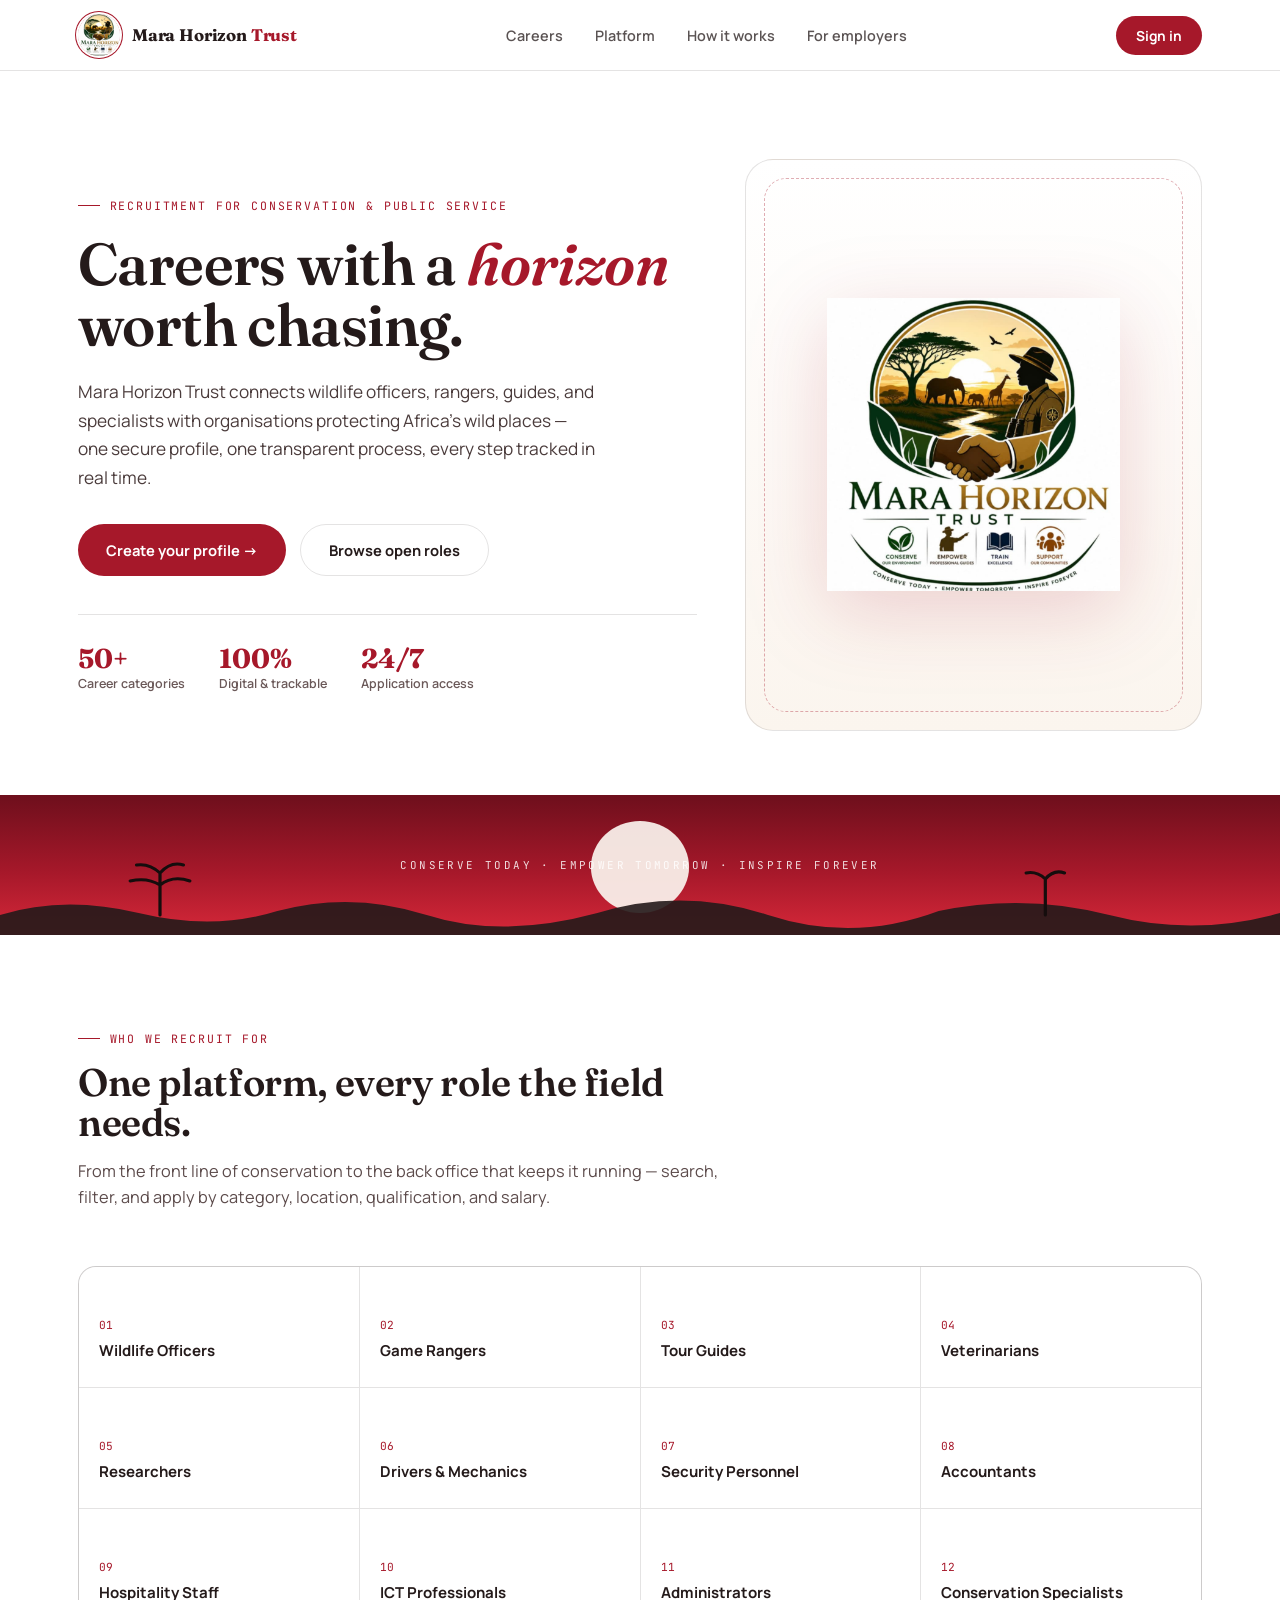
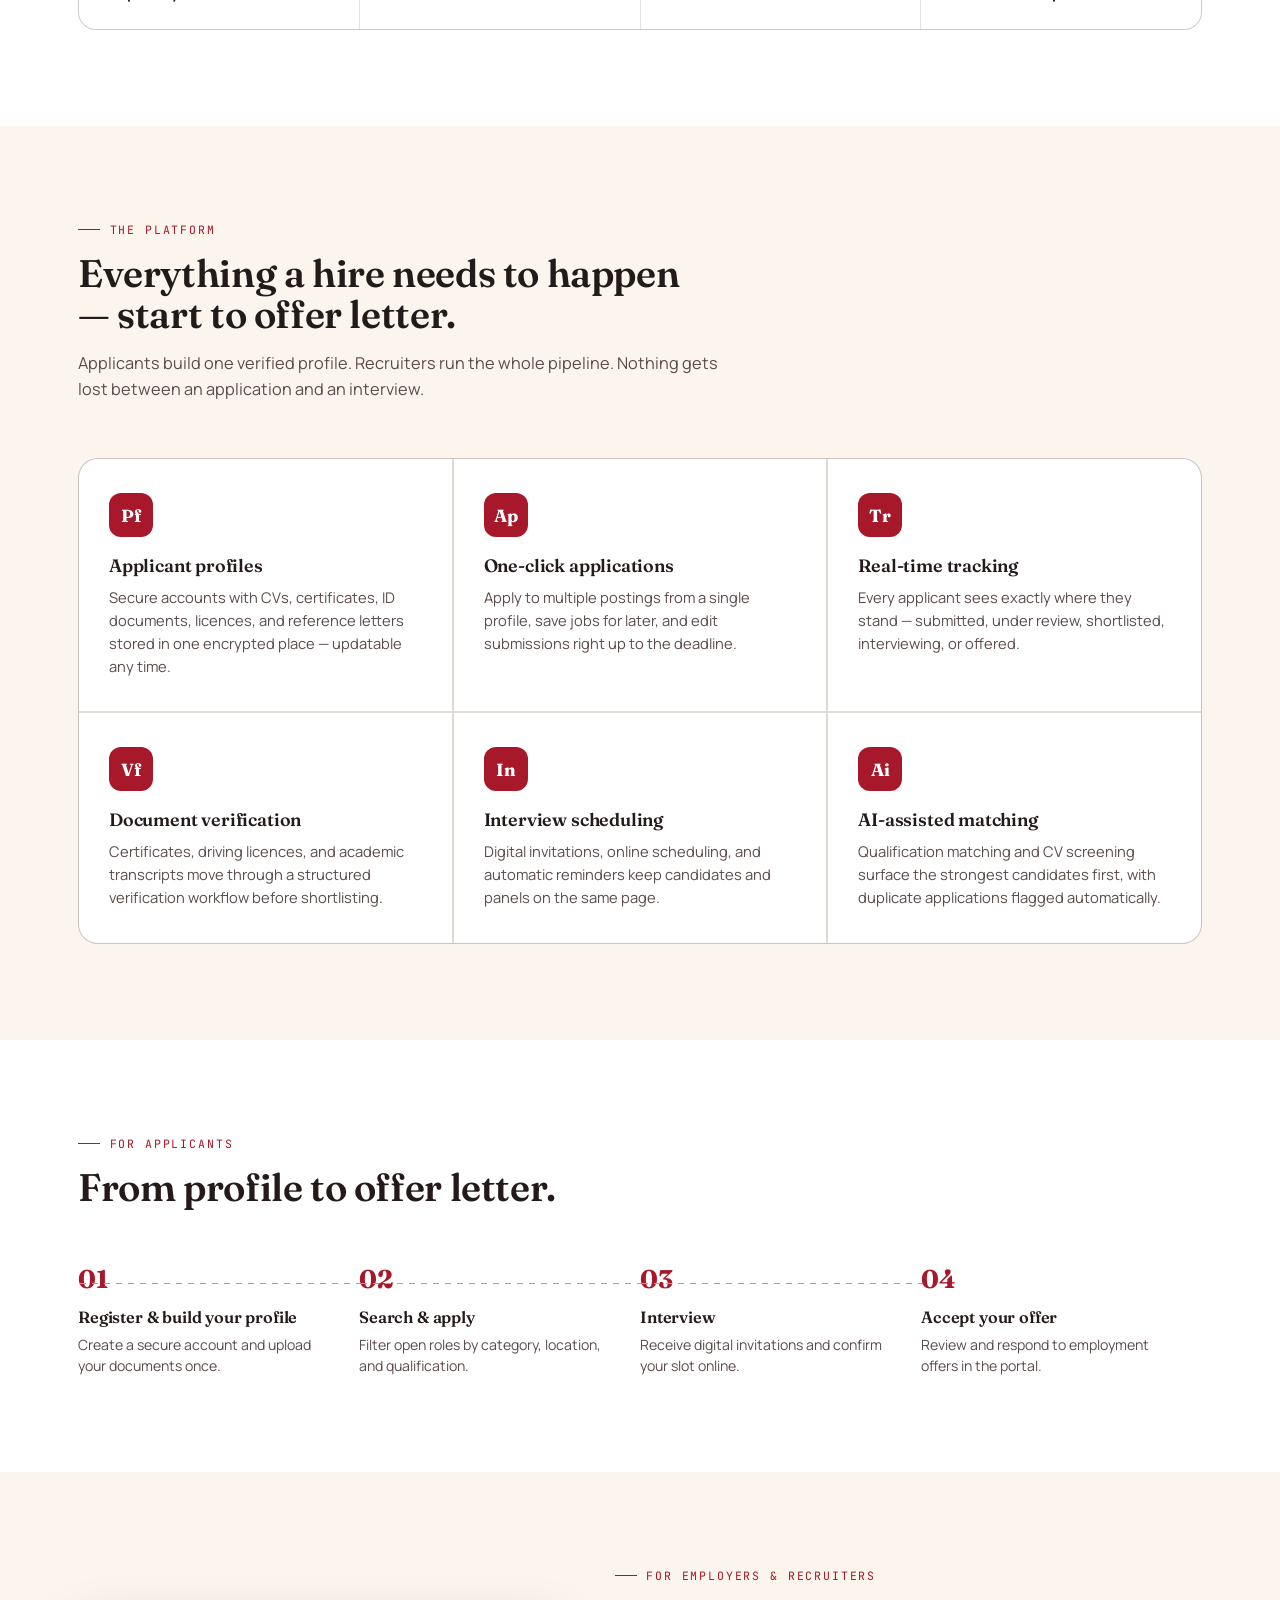
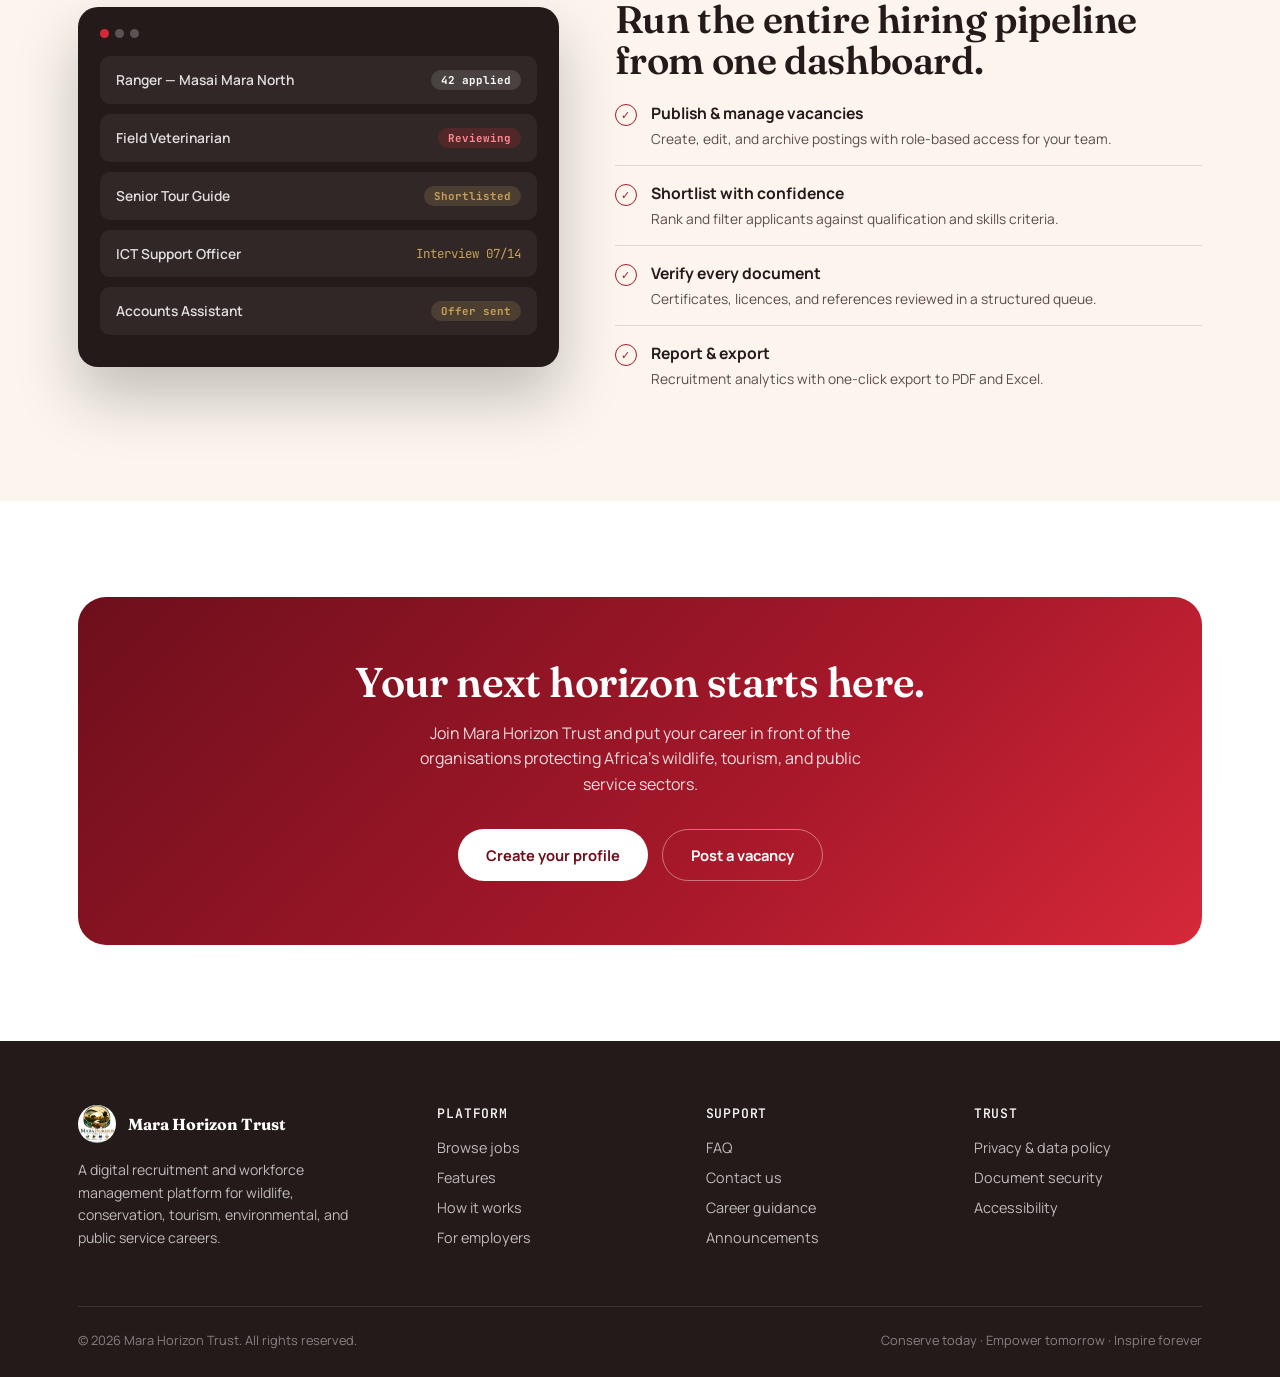
==== index.html @ de3914fb "Create index.html" ====
<!DOCTYPE html>
<html lang="en">
<head>
<meta charset="UTF-8">
<meta name="viewport" content="width=device-width, initial-scale=1.0">
<title>Mara Horizon Trust — Careers in Conservation</title>
<link rel="preconnect" href="https://fonts.googleapis.com">
<link rel="preconnect" href="https://fonts.gstatic.com" crossorigin>
<link href="https://fonts.googleapis.com/css2?family=Fraunces:ital,opsz,wght@0,9..144,400;0,9..144,600;0,9..144,700;1,9..144,500&family=Manrope:wght@400;500;600;700;800&family=JetBrains+Mono:wght@400;500&display=swap" rel="stylesheet">
<style>
  :root{
    --white:#FFFFFF;
    --sand:#FBF5EE;
    --charcoal:#241A1A;
    --red:#A6182A;
    --red-deep:#6E0F1C;
    --red-bright:#D62839;
    --gold:#C7A15A;
    --line:rgba(36,26,26,0.12);
  }
  *{box-sizing:border-box;margin:0;padding:0;}
  html{scroll-behavior:smooth;}
  body{
    background:var(--white);
    color:var(--charcoal);
    font-family:'Manrope',sans-serif;
    -webkit-font-smoothing:antialiased;
    overflow-x:hidden;
  }
  @media (prefers-reduced-motion: reduce){
    *{animation-duration:0.01ms !important; animation-iteration-count:1 !important; transition-duration:0.01ms !important; scroll-behavior:auto !important;}
  }
  h1,h2,h3{
    font-family:'Fraunces',serif;
    font-weight:600;
    letter-spacing:-0.01em;
    line-height:1.05;
  }
  .eyebrow{
    font-family:'JetBrains Mono',monospace;
    font-size:0.72rem;
    letter-spacing:0.16em;
    text-transform:uppercase;
    color:var(--red);
    display:flex;
    align-items:center;
    gap:0.6rem;
  }
  .eyebrow::before{
    content:"";
    width:22px;height:1px;background:var(--red);
    display:inline-block;
  }
  a{color:inherit;text-decoration:none;}
  img{max-width:100%;display:block;}
  .wrap{max-width:1180px;margin:0 auto;padding:0 28px;}

  /* ---------- NAV ---------- */
  header{
    position:sticky;top:0;z-index:50;
    background:rgba(255,255,255,0.86);
    backdrop-filter:blur(10px);
    border-bottom:1px solid var(--line);
  }
  nav{
    display:flex;align-items:center;justify-content:space-between;
    padding:14px 28px;max-width:1180px;margin:0 auto;
  }
  .brand{display:flex;align-items:center;gap:12px;}
  .brand img{width:42px;height:42px;border-radius:50%;object-fit:cover;box-shadow:0 0 0 2px var(--white),0 0 0 3px var(--red);}
  .brand-name{font-family:'Fraunces',serif;font-weight:700;font-size:1.05rem;letter-spacing:-0.01em;}
  .brand-name span{color:var(--red);}
  .nav-links{display:flex;gap:32px;font-size:0.9rem;font-weight:600;}
  .nav-links a{opacity:0.75;transition:opacity .2s;}
  .nav-links a:hover{opacity:1;color:var(--red);}
  .nav-cta{
    background:var(--red);color:var(--white);
    padding:10px 20px;border-radius:100px;font-weight:700;font-size:0.86rem;
    transition:background .2s, transform .2s;
  }
  .nav-cta:hover{background:var(--red-deep);transform:translateY(-1px);}
  .burger{display:none;}

  /* ---------- HERO ---------- */
  .hero{
    position:relative;
    padding:88px 0 0;
    overflow:hidden;
  }
  .hero-grid{
    display:grid;grid-template-columns:1.15fr 0.85fr;gap:48px;
    align-items:center;
    max-width:1180px;margin:0 auto;padding:0 28px 64px;
  }
  .hero h1{
    font-size:clamp(2.4rem, 4.6vw, 4rem);
    margin:20px 0 22px;
  }
  .hero h1 em{
    font-style:italic;color:var(--red);
  }
  .hero p.lede{
    font-size:1.08rem;line-height:1.65;color:#4a3b3b;max-width:520px;margin-bottom:32px;
  }
  .hero-actions{display:flex;gap:14px;flex-wrap:wrap;margin-bottom:38px;}
  .btn-primary{
    background:var(--red);color:var(--white);padding:15px 28px;border-radius:100px;
    font-weight:700;font-size:0.92rem;transition:background .2s, transform .2s;
    display:inline-flex;align-items:center;gap:8px;
  }
  .btn-primary:hover{background:var(--red-deep);transform:translateY(-2px);}
  .btn-ghost{
    border:1.5px solid var(--line);color:var(--charcoal);padding:15px 28px;border-radius:100px;
    font-weight:700;font-size:0.92rem;transition:border-color .2s, background .2s;
  }
  .btn-ghost:hover{border-color:var(--red);background:var(--sand);}
  .hero-stats{display:flex;gap:34px;padding-top:26px;border-top:1px solid var(--line);}
  .hero-stats div{display:flex;flex-direction:column;}
  .hero-stats b{font-family:'Fraunces',serif;font-size:1.7rem;color:var(--red);}
  .hero-stats span{font-size:0.78rem;color:#6b5959;font-weight:600;}

  .hero-visual{
    position:relative;
    border-radius:28px;
    overflow:hidden;
    background:linear-gradient(180deg,#fff 0%, var(--sand) 100%);
    border:1px solid var(--line);
    aspect-ratio:4/5;
    display:flex;align-items:center;justify-content:center;
    padding:40px;
  }
  .hero-visual img{
    width:78%;
    filter:drop-shadow(0 20px 40px rgba(166,24,42,0.18));
  }
  .hero-visual .ring{
    position:absolute;inset:18px;border:1px dashed rgba(166,24,42,0.35);border-radius:22px;
  }

  /* horizon signature divider */
  .horizon{
    position:relative;width:100%;height:140px;overflow:hidden;
  }
  .horizon svg{width:100%;height:100%;display:block;}
  .horizon-label{
    position:absolute;left:50%;top:50%;transform:translate(-50%,-50%);
    font-family:'JetBrains Mono',monospace;font-size:0.68rem;letter-spacing:0.22em;
    text-transform:uppercase;color:var(--white);opacity:0.85;text-align:center;
    white-space:nowrap;
  }

  /* ---------- SECTION GENERIC ---------- */
  section{padding:96px 0;}
  .section-head{max-width:640px;margin-bottom:56px;}
  .section-head h2{font-size:clamp(1.9rem,3vw,2.6rem);margin-top:16px;}
  .section-head p{color:#5c4b4b;margin-top:16px;line-height:1.6;font-size:1.02rem;}
  .alt{background:var(--sand);}

  /* ---------- WHO WE SERVE ---------- */
  .roles{
    display:grid;grid-template-columns:repeat(4,1fr);gap:1px;
    background:var(--line);border:1px solid var(--line);border-radius:18px;overflow:hidden;
  }
  .role{
    background:var(--white);padding:26px 20px;transition:background .25s;
    min-height:120px; display:flex; flex-direction:column; justify-content:flex-end;
  }
  .role:hover{background:var(--sand);}
  .role .n{font-family:'JetBrains Mono',monospace;font-size:0.7rem;color:var(--red);margin-bottom:8px;}
  .role .t{font-weight:700;font-size:0.94rem;}

  /* ---------- FEATURE CARDS ---------- */
  .feat-grid{
    display:grid;grid-template-columns:repeat(3,1fr);gap:2px;
    background:var(--line);border-radius:20px;overflow:hidden;border:1px solid var(--line);
  }
  .feat{
    background:var(--white);padding:34px 30px;
  }
  .feat .icon{
    width:44px;height:44px;border-radius:12px;background:var(--red);color:var(--white);
    display:flex;align-items:center;justify-content:center;font-family:'Fraunces',serif;
    font-weight:700;font-size:1.1rem;margin-bottom:20px;
  }
  .feat h3{font-size:1.12rem;margin-bottom:10px;}
  .feat p{font-size:0.92rem;color:#5c4b4b;line-height:1.55;}

  /* ---------- HOW IT WORKS ---------- */
  .steps{display:grid;grid-template-columns:repeat(4,1fr);gap:0;position:relative;}
  .step{padding:0 24px 0 0;position:relative;}
  .step:not(:last-child)::after{
    content:"";position:absolute;top:20px;right:-2px;width:100%;height:1px;
    background:repeating-linear-gradient(90deg,var(--gold) 0 6px, transparent 6px 12px);
  }
  .step .idx{
    font-family:'Fraunces',serif;font-weight:700;font-size:1.6rem;color:var(--red);
    margin-bottom:14px;
  }
  .step h3{font-size:1.02rem;margin-bottom:8px;}
  .step p{font-size:0.88rem;color:#5c4b4b;line-height:1.5;}

  /* ---------- ADMIN / DASHBOARD PANEL ---------- */
  .panel-wrap{
    display:grid;grid-template-columns:0.9fr 1.1fr;gap:56px;align-items:center;
  }
  .panel-mock{
    background:var(--charcoal);border-radius:20px;padding:22px;
    box-shadow:0 30px 60px rgba(36,26,26,0.25);
  }
  .panel-mock .bar{display:flex;gap:6px;margin-bottom:18px;}
  .panel-mock .dot{width:9px;height:9px;border-radius:50%;background:rgba(255,255,255,0.25);}
  .panel-mock .dot:first-child{background:var(--red-bright);}
  .panel-row{
    display:flex;justify-content:space-between;align-items:center;
    background:rgba(255,255,255,0.06);border-radius:10px;padding:14px 16px;margin-bottom:10px;
  }
  .panel-row .lbl{color:rgba(255,255,255,0.85);font-size:0.86rem;font-weight:600;}
  .panel-row .val{font-family:'JetBrains Mono',monospace;font-size:0.78rem;color:var(--gold);}
  .status{
    display:inline-block;padding:3px 10px;border-radius:100px;font-size:0.68rem;font-weight:700;
    font-family:'JetBrains Mono',monospace;
  }
  .status.ok{background:rgba(198,167,90,0.18);color:var(--gold);}
  .status.rev{background:rgba(214,40,57,0.2);color:#ff8a95;}
  .status.new{background:rgba(255,255,255,0.12);color:#fff;}

  .checklist{list-style:none;margin-top:6px;}
  .checklist li{
    display:flex;gap:14px;padding:16px 0;border-bottom:1px solid var(--line);
  }
  .checklist li:last-child{border-bottom:none;}
  .checklist .mark{
    width:22px;height:22px;border-radius:50%;border:1.5px solid var(--red);
    flex-shrink:0;display:flex;align-items:center;justify-content:center;
    font-size:0.7rem;color:var(--red);margin-top:2px;
  }
  .checklist b{display:block;font-size:0.98rem;margin-bottom:3px;}
  .checklist span{font-size:0.86rem;color:#5c4b4b;}

  /* ---------- CTA ---------- */
  .cta{
    background:linear-gradient(135deg,var(--red-deep), var(--red) 60%, var(--red-bright));
    border-radius:28px;
    padding:64px 48px;
    text-align:center;
    color:var(--white);
    position:relative;
    overflow:hidden;
  }
  .cta h2{color:var(--white);font-size:clamp(1.8rem,3.4vw,2.6rem);margin-bottom:16px;}
  .cta p{color:rgba(255,255,255,0.85);max-width:480px;margin:0 auto 32px;line-height:1.6;}
  .cta .btn-primary{background:var(--white);color:var(--red-deep);}
  .cta .btn-primary:hover{background:var(--sand);}
  .cta-actions{display:flex;gap:14px;justify-content:center;flex-wrap:wrap;}
  .cta .btn-ghost{border-color:rgba(255,255,255,0.4);color:var(--white);}
  .cta .btn-ghost:hover{background:rgba(255,255,255,0.12);border-color:var(--white);}

  /* ---------- FOOTER ---------- */
  footer{background:var(--charcoal);color:rgba(255,255,255,0.7);padding:64px 0 28px;}
  .foot-grid{display:grid;grid-template-columns:1.4fr 1fr 1fr 1fr;gap:40px;margin-bottom:48px;}
  .foot-brand{display:flex;align-items:center;gap:12px;margin-bottom:16px;}
  .foot-brand img{width:38px;height:38px;border-radius:50%;}
  .foot-brand b{font-family:'Fraunces',serif;color:var(--white);font-size:1rem;}
  footer p.tag{font-size:0.88rem;line-height:1.6;max-width:280px;}
  footer h4{color:var(--white);font-size:0.82rem;letter-spacing:0.06em;text-transform:uppercase;margin-bottom:16px;font-family:'JetBrains Mono',monospace;font-weight:500;}
  footer ul{list-style:none;}
  footer li{margin-bottom:11px;font-size:0.9rem;}
  footer a:hover{color:var(--red-bright);}
  .foot-bottom{
    border-top:1px solid rgba(255,255,255,0.1);padding-top:24px;
    display:flex;justify-content:space-between;font-size:0.8rem;color:rgba(255,255,255,0.45);
    flex-wrap:wrap;gap:10px;
  }

  /* ---------- RESPONSIVE ---------- */
  @media (max-width:920px){
    .nav-links{display:none;}
    .hero-grid{grid-template-columns:1fr;}
    .hero-visual{max-width:420px;margin:0 auto;}
    .roles{grid-template-columns:repeat(2,1fr);}
    .feat-grid{grid-template-columns:1fr;}
    .steps{grid-template-columns:1fr 1fr;gap:32px 24px;}
    .step:not(:last-child)::after{display:none;}
    .panel-wrap{grid-template-columns:1fr;gap:36px;}
    .foot-grid{grid-template-columns:1fr 1fr;}
  }
  @media (max-width:560px){
    .roles{grid-template-columns:1fr 1fr;}
    .steps{grid-template-columns:1fr;}
    .hero-stats{flex-wrap:wrap;gap:24px;}
    .foot-grid{grid-template-columns:1fr;}
    .cta{padding:48px 24px;}
  }
</style>
</head>
<body>

<header>
  <nav>
    <div class="brand">
      <img src="[data-uri]" alt="Mara Horizon Trust logo">
      <div class="brand-name">Mara Horizon <span>Trust</span></div>
    </div>
    <div class="nav-links">
      <a href="#roles">Careers</a>
      <a href="#features">Platform</a>
      <a href="#how">How it works</a>
      <a href="#admin">For employers</a>
    </div>
    <a href="#apply" class="nav-cta">Sign in</a>
  </nav>
</header>

<main>
  <!-- HERO -->
  <section class="hero">
    <div class="hero-grid">
      <div>
        <div class="eyebrow">Recruitment for conservation &amp; public service</div>
        <h1>Careers with a <em>horizon</em> worth chasing.</h1>
        <p class="lede">Mara Horizon Trust connects wildlife officers, rangers, guides, and specialists with organisations protecting Africa's wild places — one secure profile, one transparent process, every step tracked in real time.</p>
        <div class="hero-actions">
          <a href="#apply" class="btn-primary">Create your profile →</a>
          <a href="#roles" class="btn-ghost">Browse open roles</a>
        </div>
        <div class="hero-stats">
          <div><b>50+</b><span>Career categories</span></div>
          <div><b>100%</b><span>Digital &amp; trackable</span></div>
          <div><b>24/7</b><span>Application access</span></div>
        </div>
      </div>
      <div class="hero-visual">
        <div class="ring"></div>
        <img src="[data-uri]" alt="Mara Horizon Trust — conserve, empower, train, support">
      </div>
    </div>
    <div class="horizon">
      <svg viewBox="0 0 1200 140" preserveAspectRatio="none">
        <defs>
          <linearGradient id="sky" x1="0" y1="0" x2="0" y2="1">
            <stop offset="0%" stop-color="#6E0F1C"/>
            <stop offset="55%" stop-color="#A6182A"/>
            <stop offset="100%" stop-color="#D62839"/>
          </linearGradient>
        </defs>
        <rect width="1200" height="140" fill="url(#sky)"/>
        <circle cx="600" cy="72" r="46" fill="#FBF5EE" opacity="0.92"/>
        <path d="M0,120 Q60,100 130,118 T260,116 Q330,96 400,120 T560,118 Q640,92 720,120 T880,116 Q960,98 1040,120 T1200,118 L1200,140 L0,140 Z" fill="#241A1A" opacity="0.9"/>
        <path d="M150,120 L150,78 M150,78 Q140,68 128,70 M150,78 Q160,66 172,70 M150,90 Q138,82 122,86 M150,90 Q162,80 178,86" stroke="#150D0D" stroke-width="3" fill="none" stroke-linecap="round"/>
        <path d="M980,120 L980,84 M980,84 Q972,76 962,78 M980,84 Q988,74 998,78" stroke="#150D0D" stroke-width="3" fill="none" stroke-linecap="round"/>
      </svg>
      <div class="horizon-label">Conserve today · Empower tomorrow · Inspire forever</div>
    </div>
  </section>

  <!-- WHO WE SERVE -->
  <section id="roles">
    <div class="wrap">
      <div class="section-head">
        <div class="eyebrow">Who we recruit for</div>
        <h2>One platform, every role the field needs.</h2>
        <p>From the front line of conservation to the back office that keeps it running — search, filter, and apply by category, location, qualification, and salary.</p>
      </div>
      <div class="roles">
        <div class="role"><div class="n">01</div><div class="t">Wildlife Officers</div></div>
        <div class="role"><div class="n">02</div><div class="t">Game Rangers</div></div>
        <div class="role"><div class="n">03</div><div class="t">Tour Guides</div></div>
        <div class="role"><div class="n">04</div><div class="t">Veterinarians</div></div>
        <div class="role"><div class="n">05</div><div class="t">Researchers</div></div>
        <div class="role"><div class="n">06</div><div class="t">Drivers &amp; Mechanics</div></div>
        <div class="role"><div class="n">07</div><div class="t">Security Personnel</div></div>
        <div class="role"><div class="n">08</div><div class="t">Accountants</div></div>
        <div class="role"><div class="n">09</div><div class="t">Hospitality Staff</div></div>
        <div class="role"><div class="n">10</div><div class="t">ICT Professionals</div></div>
        <div class="role"><div class="n">11</div><div class="t">Administrators</div></div>
        <div class="role"><div class="n">12</div><div class="t">Conservation Specialists</div></div>
      </div>
    </div>
  </section>

  <!-- FEATURES -->
  <section id="features" class="alt">
    <div class="wrap">
      <div class="section-head">
        <div class="eyebrow">The platform</div>
        <h2>Everything a hire needs to happen — start to offer letter.</h2>
        <p>Applicants build one verified profile. Recruiters run the whole pipeline. Nothing gets lost between an application and an interview.</p>
      </div>
      <div class="feat-grid">
        <div class="feat">
          <div class="icon">Pf</div>
          <h3>Applicant profiles</h3>
          <p>Secure accounts with CVs, certificates, ID documents, licences, and reference letters stored in one encrypted place — updatable any time.</p>
        </div>
        <div class="feat">
          <div class="icon">Ap</div>
          <h3>One-click applications</h3>
          <p>Apply to multiple postings from a single profile, save jobs for later, and edit submissions right up to the deadline.</p>
        </div>
        <div class="feat">
          <div class="icon">Tr</div>
          <h3>Real-time tracking</h3>
          <p>Every applicant sees exactly where they stand — submitted, under review, shortlisted, interviewing, or offered.</p>
        </div>
        <div class="feat">
          <div class="icon">Vf</div>
          <h3>Document verification</h3>
          <p>Certificates, driving licences, and academic transcripts move through a structured verification workflow before shortlisting.</p>
        </div>
        <div class="feat">
          <div class="icon">In</div>
          <h3>Interview scheduling</h3>
          <p>Digital invitations, online scheduling, and automatic reminders keep candidates and panels on the same page.</p>
        </div>
        <div class="feat">
          <div class="icon">Ai</div>
          <h3>AI-assisted matching</h3>
          <p>Qualification matching and CV screening surface the strongest candidates first, with duplicate applications flagged automatically.</p>
        </div>
      </div>
    </div>
  </section>

  <!-- HOW IT WORKS -->
  <section id="how">
    <div class="wrap">
      <div class="section-head">
        <div class="eyebrow">For applicants</div>
        <h2>From profile to offer letter.</h2>
      </div>
      <div class="steps">
        <div class="step">
          <div class="idx">01</div>
          <h3>Register &amp; build your profile</h3>
          <p>Create a secure account and upload your documents once.</p>
        </div>
        <div class="step">
          <div class="idx">02</div>
          <h3>Search &amp; apply</h3>
          <p>Filter open roles by category, location, and qualification.</p>
        </div>
        <div class="step">
          <div class="idx">03</div>
          <h3>Interview</h3>
          <p>Receive digital invitations and confirm your slot online.</p>
        </div>
        <div class="step">
          <div class="idx">04</div>
          <h3>Accept your offer</h3>
          <p>Review and respond to employment offers in the portal.</p>
        </div>
      </div>
    </div>
  </section>

  <!-- ADMIN / EMPLOYER -->
  <section id="admin" class="alt">
    <div class="wrap">
      <div class="panel-wrap">
        <div class="panel-mock">
          <div class="bar"><div class="dot"></div><div class="dot"></div><div class="dot"></div></div>
          <div class="panel-row"><span class="lbl">Ranger — Masai Mara North</span><span class="status new">42 applied</span></div>
          <div class="panel-row"><span class="lbl">Field Veterinarian</span><span class="status rev">Reviewing</span></div>
          <div class="panel-row"><span class="lbl">Senior Tour Guide</span><span class="status ok">Shortlisted</span></div>
          <div class="panel-row"><span class="lbl">ICT Support Officer</span><span class="val">Interview 07/14</span></div>
          <div class="panel-row"><span class="lbl">Accounts Assistant</span><span class="status ok">Offer sent</span></div>
        </div>
        <div>
          <div class="eyebrow">For employers &amp; recruiters</div>
          <h2 style="margin-top:16px;font-size:clamp(1.8rem,3vw,2.4rem);">Run the entire hiring pipeline from one dashboard.</h2>
          <ul class="checklist">
            <li><div class="mark">✓</div><div><b>Publish &amp; manage vacancies</b><span>Create, edit, and archive postings with role-based access for your team.</span></div></li>
            <li><div class="mark">✓</div><div><b>Shortlist with confidence</b><span>Rank and filter applicants against qualification and skills criteria.</span></div></li>
            <li><div class="mark">✓</div><div><b>Verify every document</b><span>Certificates, licences, and references reviewed in a structured queue.</span></div></li>
            <li><div class="mark">✓</div><div><b>Report &amp; export</b><span>Recruitment analytics with one-click export to PDF and Excel.</span></div></li>
          </ul>
        </div>
      </div>
    </div>
  </section>

  <!-- CTA -->
  <section>
    <div class="wrap">
      <div class="cta" id="apply">
        <h2>Your next horizon starts here.</h2>
        <p>Join Mara Horizon Trust and put your career in front of the organisations protecting Africa's wildlife, tourism, and public service sectors.</p>
        <div class="cta-actions">
          <a href="#" class="btn-primary">Create your profile</a>
          <a href="#" class="btn-ghost">Post a vacancy</a>
        </div>
      </div>
    </div>
  </section>
</main>

<footer>
  <div class="wrap">
    <div class="foot-grid">
      <div>
        <div class="foot-brand"><img src="[data-uri]" alt="Mara Horizon Trust"><b>Mara Horizon Trust</b></div>
        <p class="tag">A digital recruitment and workforce management platform for wildlife, conservation, tourism, environmental, and public service careers.</p>
      </div>
      <div>
        <h4>Platform</h4>
        <ul>
          <li><a href="#roles">Browse jobs</a></li>
          <li><a href="#features">Features</a></li>
          <li><a href="#how">How it works</a></li>
          <li><a href="#admin">For employers</a></li>
        </ul>
      </div>
      <div>
        <h4>Support</h4>
        <ul>
          <li><a href="#">FAQ</a></li>
          <li><a href="#">Contact us</a></li>
          <li><a href="#">Career guidance</a></li>
          <li><a href="#">Announcements</a></li>
        </ul>
      </div>
      <div>
        <h4>Trust</h4>
        <ul>
          <li><a href="#">Privacy &amp; data policy</a></li>
          <li><a href="#">Document security</a></li>
          <li><a href="#">Accessibility</a></li>
        </ul>
      </div>
    </div>
    <div class="foot-bottom">
      <span>© 2026 Mara Horizon Trust. All rights reserved.</span>
      <span>Conserve today · Empower tomorrow · Inspire forever</span>
    </div>
  </div>
</footer>

</body>
</html>
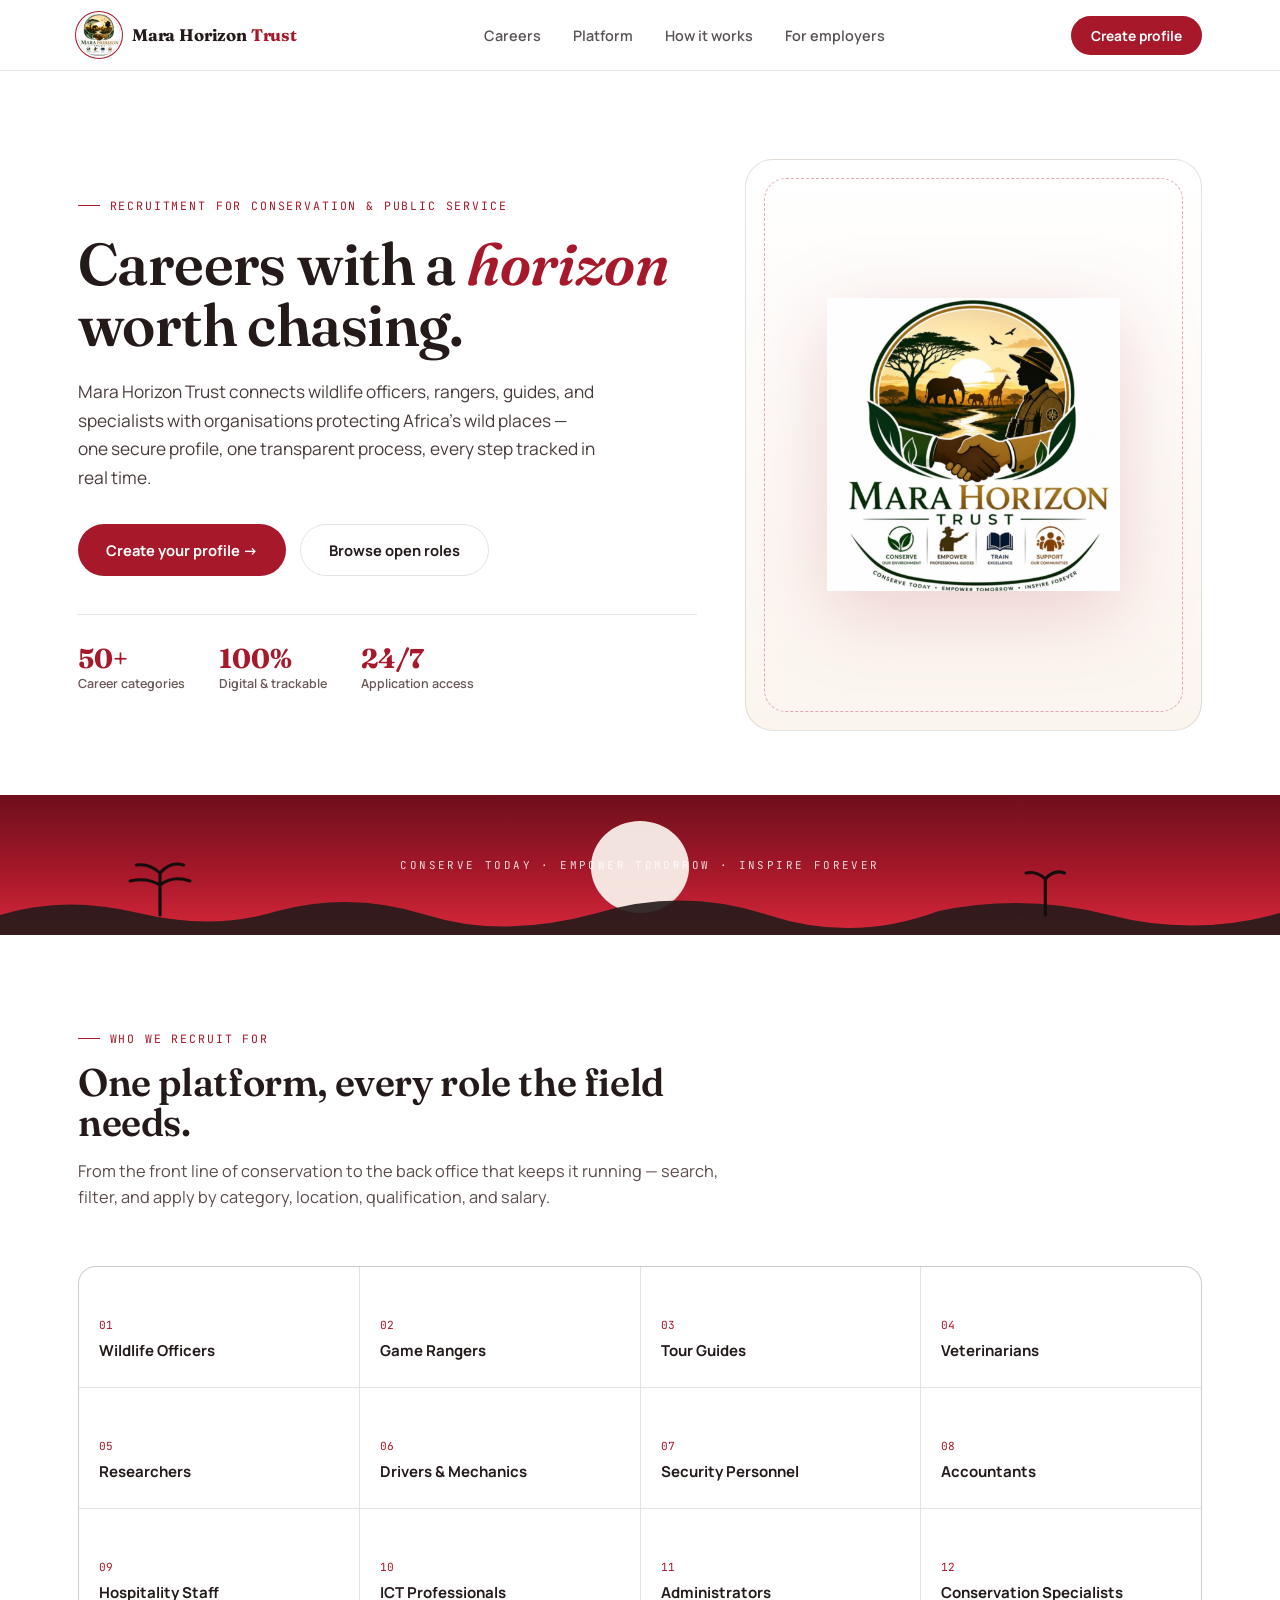
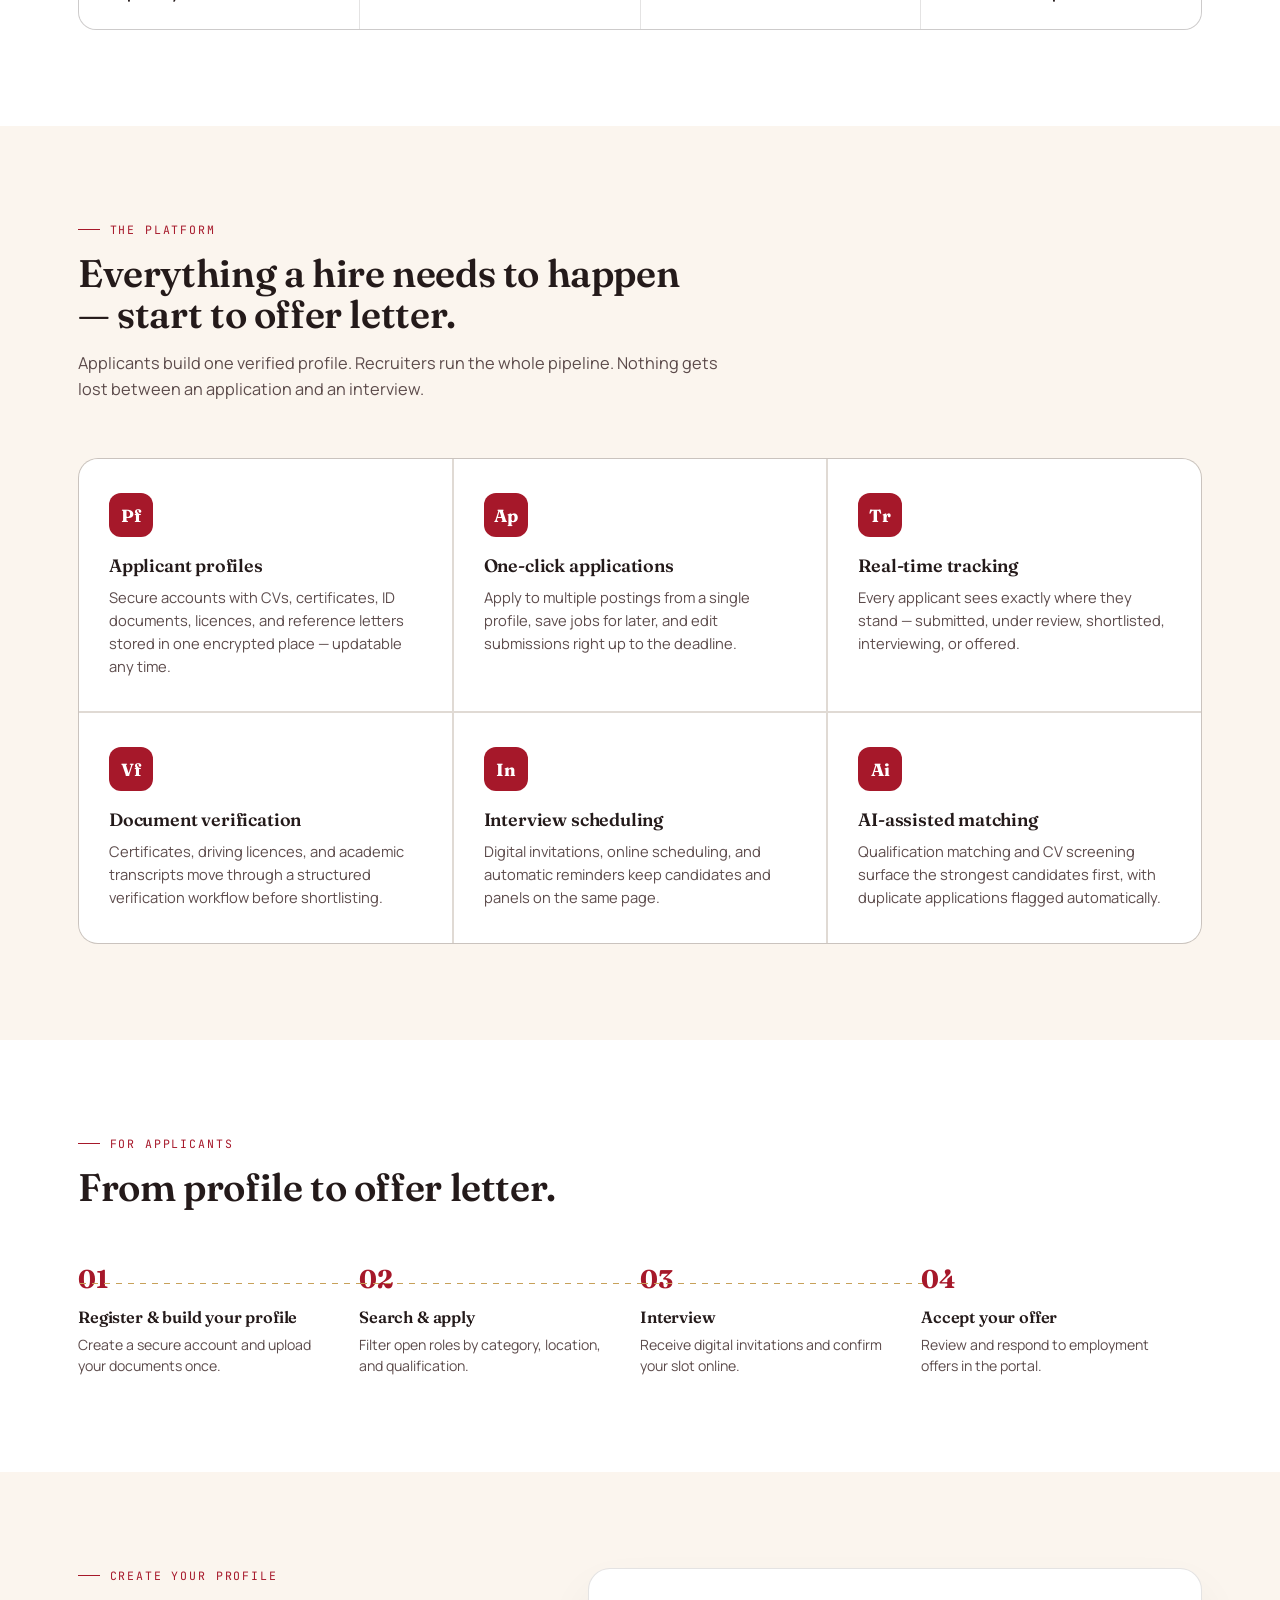
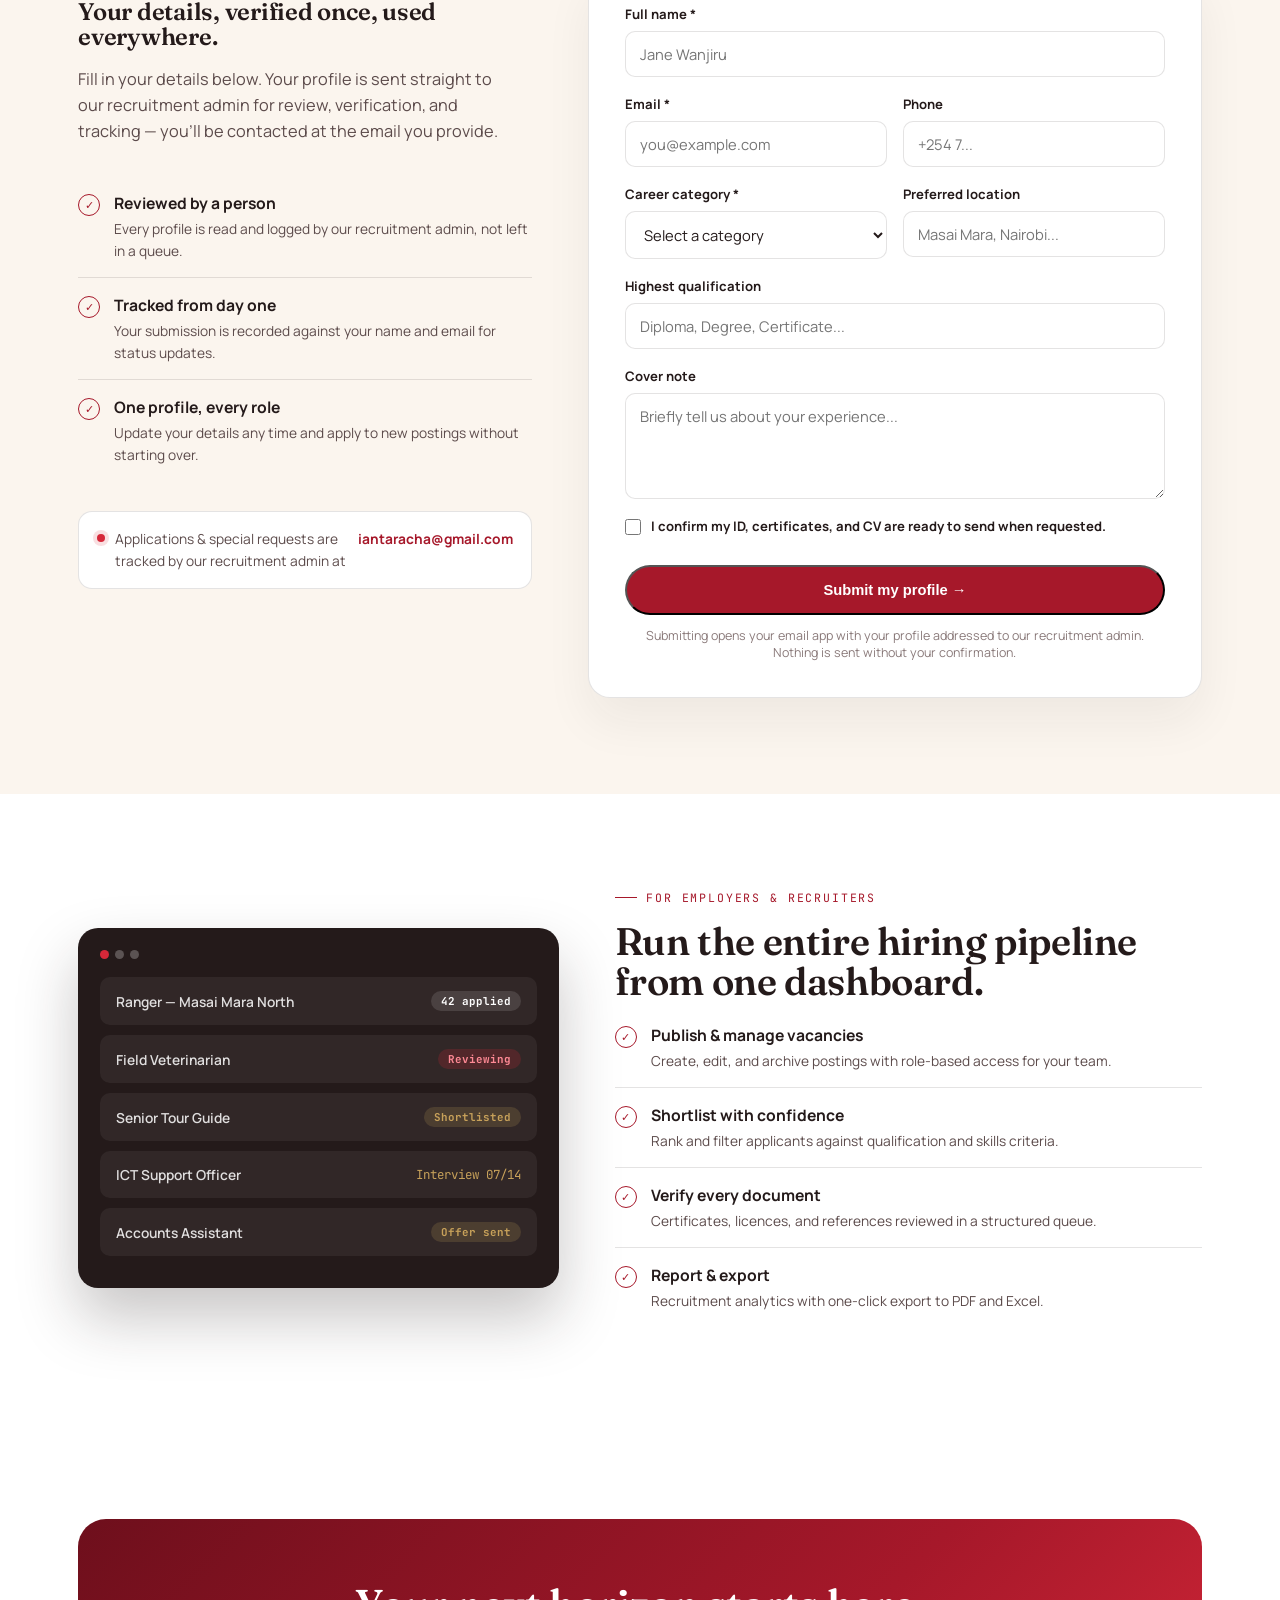
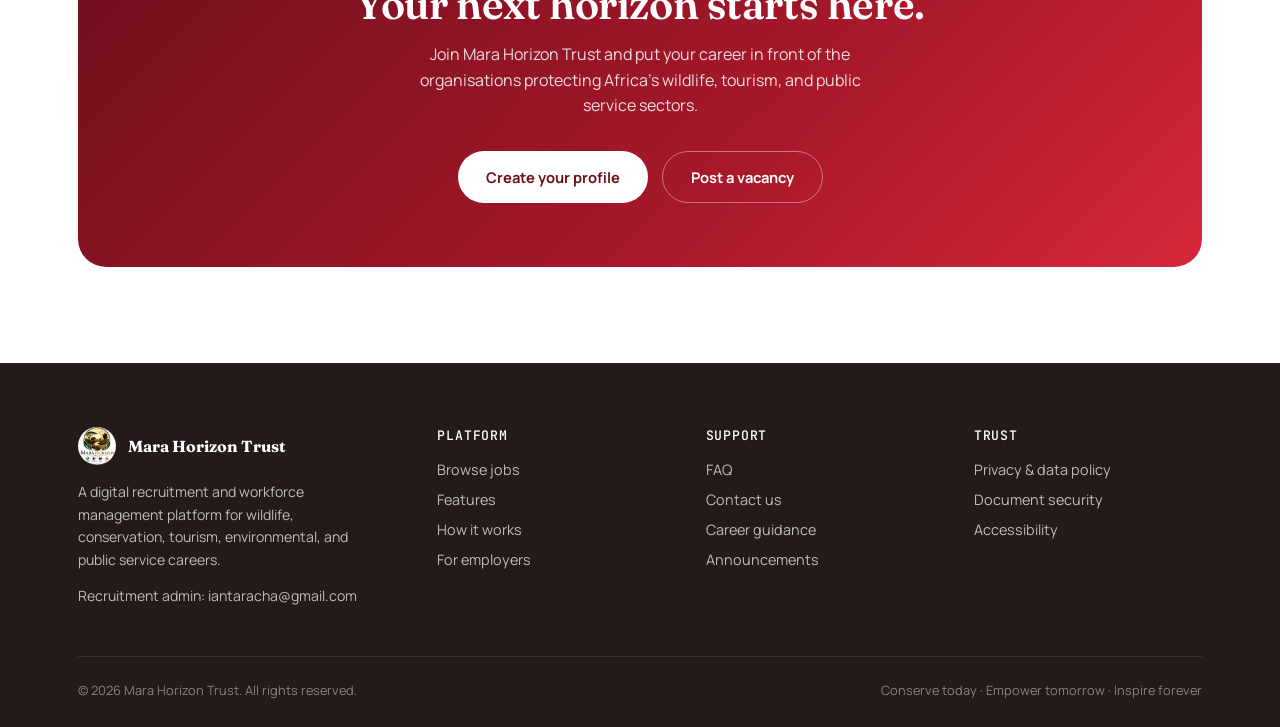
==== commit b34b8316: "Create index.html" ====
--- a/index.html
+++ b/index.html
@@ -237,6 +237,53 @@
   .checklist b{display:block;font-size:0.98rem;margin-bottom:3px;}
   .checklist span{font-size:0.86rem;color:#5c4b4b;}
 
+  /* ---------- CREATE PROFILE ---------- */
+  .profile-wrap{
+    display:grid;grid-template-columns:0.85fr 1.15fr;gap:56px;align-items:start;
+  }
+  .admin-note{
+    margin-top:30px;padding:16px 18px;background:var(--white);border:1px solid var(--line);
+    border-radius:14px;font-size:0.86rem;color:#5c4b4b;line-height:1.6;
+    display:flex;align-items:flex-start;gap:10px;
+  }
+  .admin-note a{color:var(--red);font-weight:700;}
+  .admin-dot{
+    width:8px;height:8px;border-radius:50%;background:var(--red-bright);flex-shrink:0;margin-top:6px;
+    box-shadow:0 0 0 4px rgba(214,40,57,0.15);
+  }
+  .profile-form{
+    background:var(--white);border:1px solid var(--line);border-radius:22px;padding:36px;
+    box-shadow:0 24px 48px rgba(36,26,26,0.06);
+  }
+  .f-row{margin-bottom:18px;display:flex;flex-direction:column;gap:8px;}
+  .f-two{display:grid;grid-template-columns:1fr 1fr;gap:16px;margin-bottom:0;}
+  .f-two > div{display:flex;flex-direction:column;gap:8px;margin-bottom:18px;}
+  .profile-form label{font-size:0.82rem;font-weight:700;color:var(--charcoal);}
+  .profile-form input,
+  .profile-form select,
+  .profile-form textarea{
+    border:1.5px solid var(--line);border-radius:10px;padding:12px 14px;
+    font-family:'Manrope',sans-serif;font-size:0.92rem;color:var(--charcoal);
+    background:var(--white);width:100%;transition:border-color .2s;
+  }
+  .profile-form input:focus,
+  .profile-form select:focus,
+  .profile-form textarea:focus{
+    outline:none;border-color:var(--red);
+  }
+  .profile-form textarea{resize:vertical;}
+  .f-check{
+    display:flex;align-items:flex-start;gap:10px;margin:8px 0 22px;font-size:0.86rem;color:#5c4b4b;line-height:1.5;
+  }
+  .f-check input{width:16px;height:16px;margin-top:2px;accent-color:var(--red);flex-shrink:0;}
+  .f-hint{font-size:0.78rem;color:#8a7a7a;margin-top:12px;text-align:center;}
+  .form-success{
+    margin-top:18px;padding:16px 18px;background:rgba(198,167,90,0.12);border:1px solid var(--gold);
+    border-radius:12px;font-size:0.86rem;color:var(--charcoal);line-height:1.6;
+  }
+  .form-success b{display:block;margin-bottom:4px;color:var(--red-deep);}
+  .form-success a{color:var(--red);font-weight:700;}
+
   /* ---------- CTA ---------- */
   .cta{
     background:linear-gradient(135deg,var(--red-deep), var(--red) 60%, var(--red-bright));
@@ -283,6 +330,7 @@
     .step:not(:last-child)::after{display:none;}
     .panel-wrap{grid-template-columns:1fr;gap:36px;}
     .foot-grid{grid-template-columns:1fr 1fr;}
+    .profile-wrap{grid-template-columns:1fr;gap:36px;}
   }
   @media (max-width:560px){
     .roles{grid-template-columns:1fr 1fr;}
@@ -290,6 +338,8 @@
     .hero-stats{flex-wrap:wrap;gap:24px;}
     .foot-grid{grid-template-columns:1fr;}
     .cta{padding:48px 24px;}
+    .f-two{grid-template-columns:1fr;}
+    .profile-form{padding:26px;}
   }
 </style>
 </head>
@@ -307,7 +357,7 @@
       <a href="#how">How it works</a>
       <a href="#admin">For employers</a>
     </div>
-    <a href="#apply" class="nav-cta">Sign in</a>
+    <a href="#apply" class="nav-cta">Create profile</a>
   </nav>
 </header>
 
@@ -453,8 +503,91 @@
     </div>
   </section>
 
+  <!-- CREATE PROFILE -->
+  <section id="apply" class="alt">
+    <div class="wrap">
+      <div class="profile-wrap">
+        <div>
+          <div class="eyebrow">Create your profile</div>
+          <h2 style="margin-top:16px;">Your details, verified once, used everywhere.</h2>
+          <p style="color:#5c4b4b;margin-top:16px;line-height:1.6;font-size:1.02rem;max-width:440px;">Fill in your details below. Your profile is sent straight to our recruitment admin for review, verification, and tracking — you'll be contacted at the email you provide.</p>
+          <ul class="checklist" style="margin-top:32px;">
+            <li><div class="mark">✓</div><div><b>Reviewed by a person</b><span>Every profile is read and logged by our recruitment admin, not left in a queue.</span></div></li>
+            <li><div class="mark">✓</div><div><b>Tracked from day one</b><span>Your submission is recorded against your name and email for status updates.</span></div></li>
+            <li><div class="mark">✓</div><div><b>One profile, every role</b><span>Update your details any time and apply to new postings without starting over.</span></div></li>
+          </ul>
+          <div class="admin-note">
+            <span class="admin-dot"></span>
+            Applications &amp; special requests are tracked by our recruitment admin at
+            <a href="mailto:iantaracha@gmail.com">iantaracha@gmail.com</a>
+          </div>
+        </div>
+
+        <form class="profile-form" id="profileForm" novalidate>
+          <div class="f-row">
+            <label for="fName">Full name *</label>
+            <input type="text" id="fName" name="fName" required placeholder="Jane Wanjiru">
+          </div>
+          <div class="f-row f-two">
+            <div>
+              <label for="fEmail">Email *</label>
+              <input type="email" id="fEmail" name="fEmail" required placeholder="you@example.com">
+            </div>
+            <div>
+              <label for="fPhone">Phone</label>
+              <input type="tel" id="fPhone" name="fPhone" placeholder="+254 7...">
+            </div>
+          </div>
+          <div class="f-row f-two">
+            <div>
+              <label for="fCategory">Career category *</label>
+              <select id="fCategory" name="fCategory" required>
+                <option value="" disabled selected>Select a category</option>
+                <option>Wildlife Officer</option>
+                <option>Game Ranger</option>
+                <option>Tour Guide</option>
+                <option>Veterinarian</option>
+                <option>Researcher</option>
+                <option>Driver / Mechanic</option>
+                <option>Security Personnel</option>
+                <option>Accountant</option>
+                <option>Hospitality Staff</option>
+                <option>ICT Professional</option>
+                <option>Administrator</option>
+                <option>Conservation Specialist</option>
+                <option>Other</option>
+              </select>
+            </div>
+            <div>
+              <label for="fLocation">Preferred location</label>
+              <input type="text" id="fLocation" name="fLocation" placeholder="Masai Mara, Nairobi...">
+            </div>
+          </div>
+          <div class="f-row">
+            <label for="fQualification">Highest qualification</label>
+            <input type="text" id="fQualification" name="fQualification" placeholder="Diploma, Degree, Certificate...">
+          </div>
+          <div class="f-row">
+            <label for="fNote">Cover note</label>
+            <textarea id="fNote" name="fNote" rows="4" placeholder="Briefly tell us about your experience..."></textarea>
+          </div>
+          <label class="f-check">
+            <input type="checkbox" id="fReady" required>
+            <span>I confirm my ID, certificates, and CV are ready to send when requested.</span>
+          </label>
+          <button type="submit" class="btn-primary" style="width:100%;justify-content:center;margin-top:6px;">Submit my profile →</button>
+          <p class="f-hint">Submitting opens your email app with your profile addressed to our recruitment admin. Nothing is sent without your confirmation.</p>
+          <div id="formSuccess" class="form-success" hidden>
+            <b>Profile ready to send ✓</b>
+            <span>Your email app should now be open with your details pre-filled. If it didn't open, <a href="#" id="mailtoFallback">click here</a> or email <a href="mailto:iantaracha@gmail.com">iantaracha@gmail.com</a> directly.</span>
+          </div>
+        </form>
+      </div>
+    </div>
+  </section>
+
   <!-- ADMIN / EMPLOYER -->
-  <section id="admin" class="alt">
+  <section id="admin">
     <div class="wrap">
       <div class="panel-wrap">
         <div class="panel-mock">
@@ -482,12 +615,12 @@
   <!-- CTA -->
   <section>
     <div class="wrap">
-      <div class="cta" id="apply">
+      <div class="cta">
         <h2>Your next horizon starts here.</h2>
         <p>Join Mara Horizon Trust and put your career in front of the organisations protecting Africa's wildlife, tourism, and public service sectors.</p>
         <div class="cta-actions">
-          <a href="#" class="btn-primary">Create your profile</a>
-          <a href="#" class="btn-ghost">Post a vacancy</a>
+          <a href="#apply" class="btn-primary">Create your profile</a>
+          <a href="mailto:iantaracha@gmail.com?subject=Vacancy%20Posting%20Request&body=Organisation%20name%3A%0ARole%20title%3A%0ALocation%3A%0AClosing%20date%3A%0ADescription%3A" class="btn-ghost">Post a vacancy</a>
         </div>
       </div>
     </div>
@@ -500,6 +633,7 @@
       <div>
         <div class="foot-brand"><img src="[data-uri]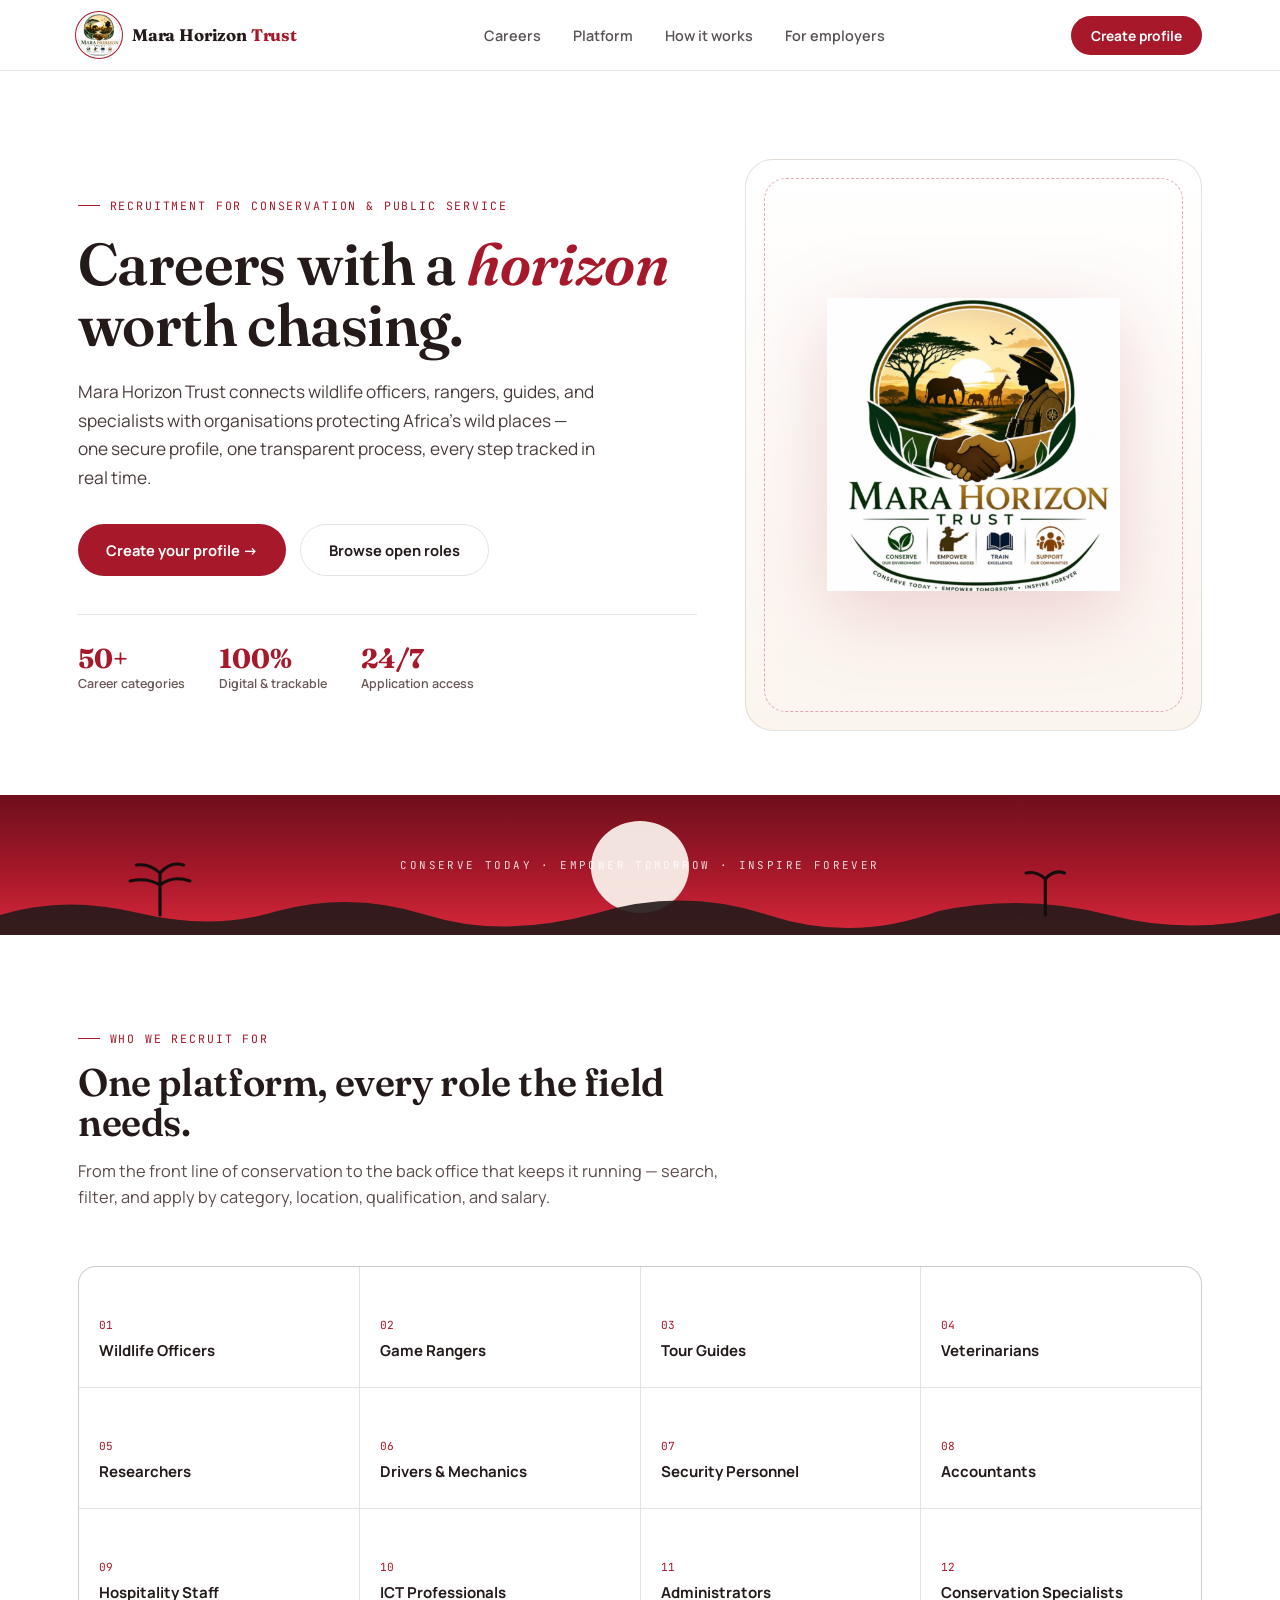
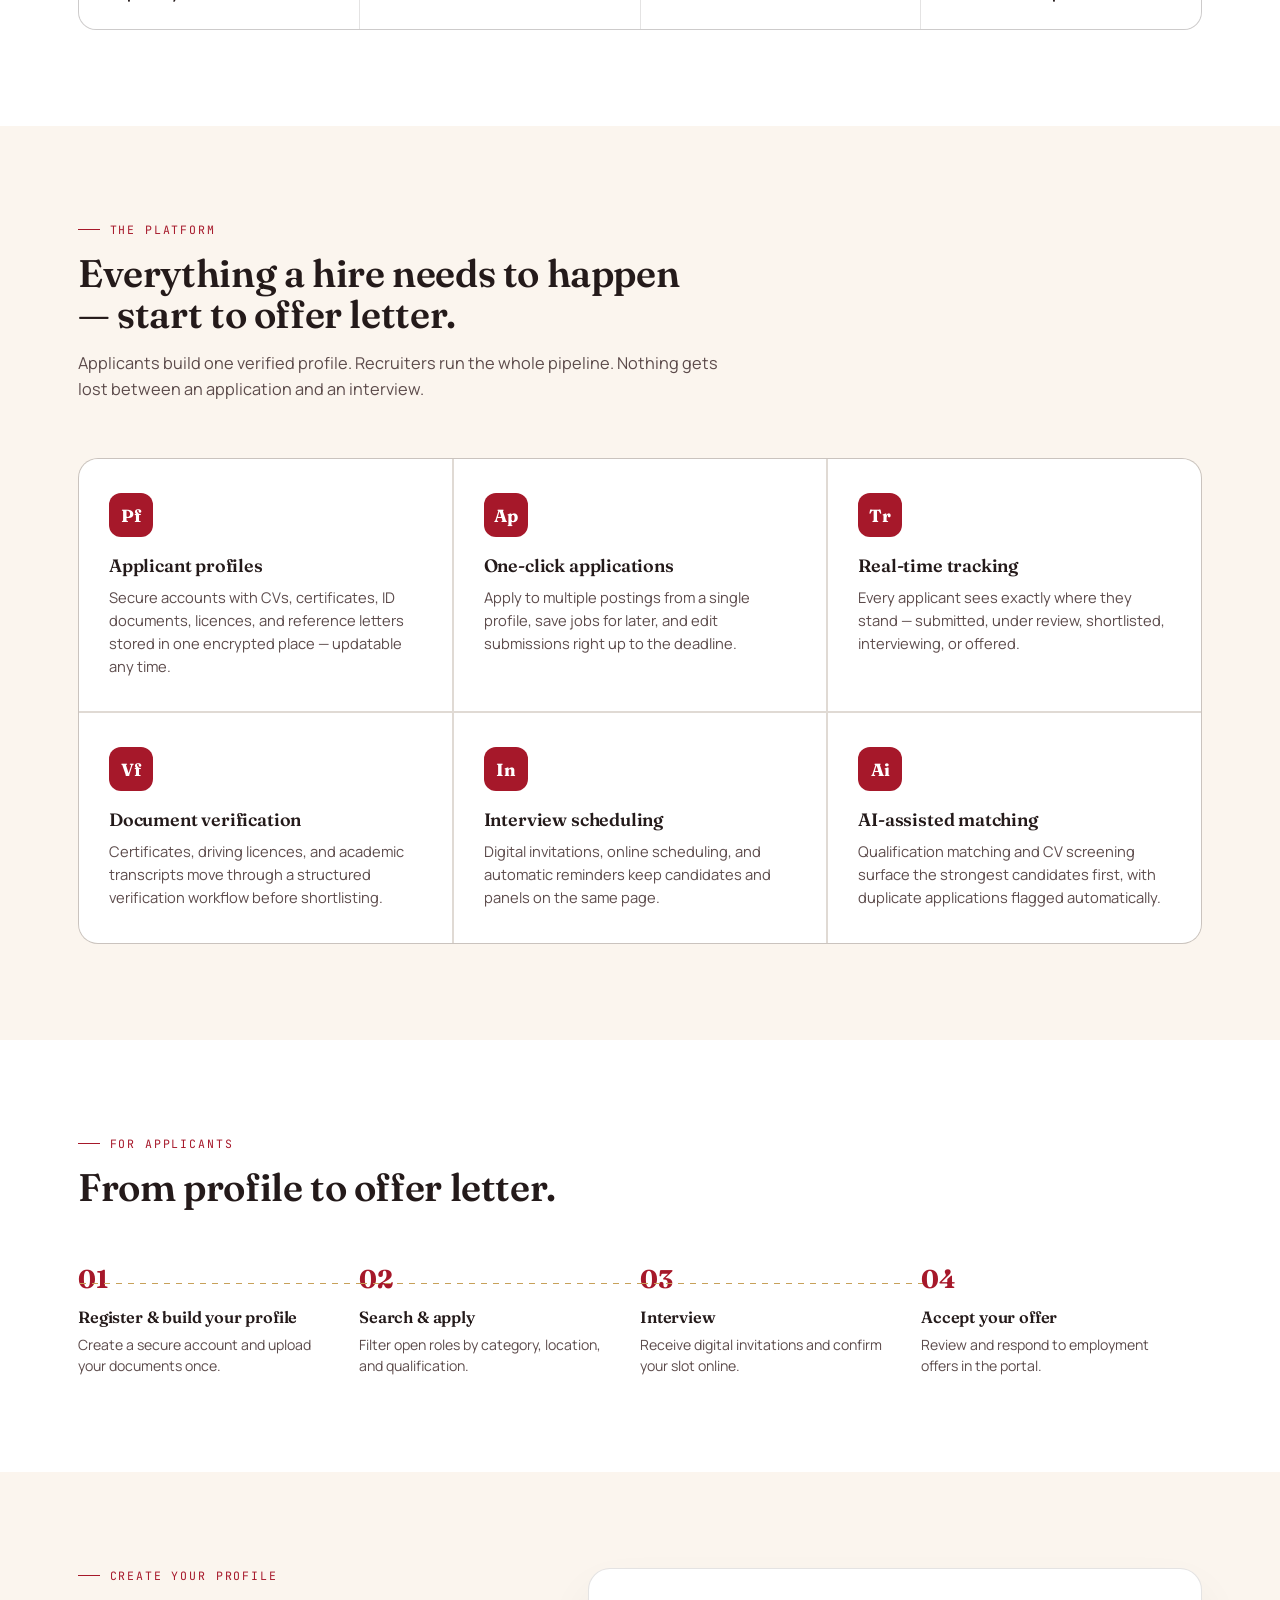
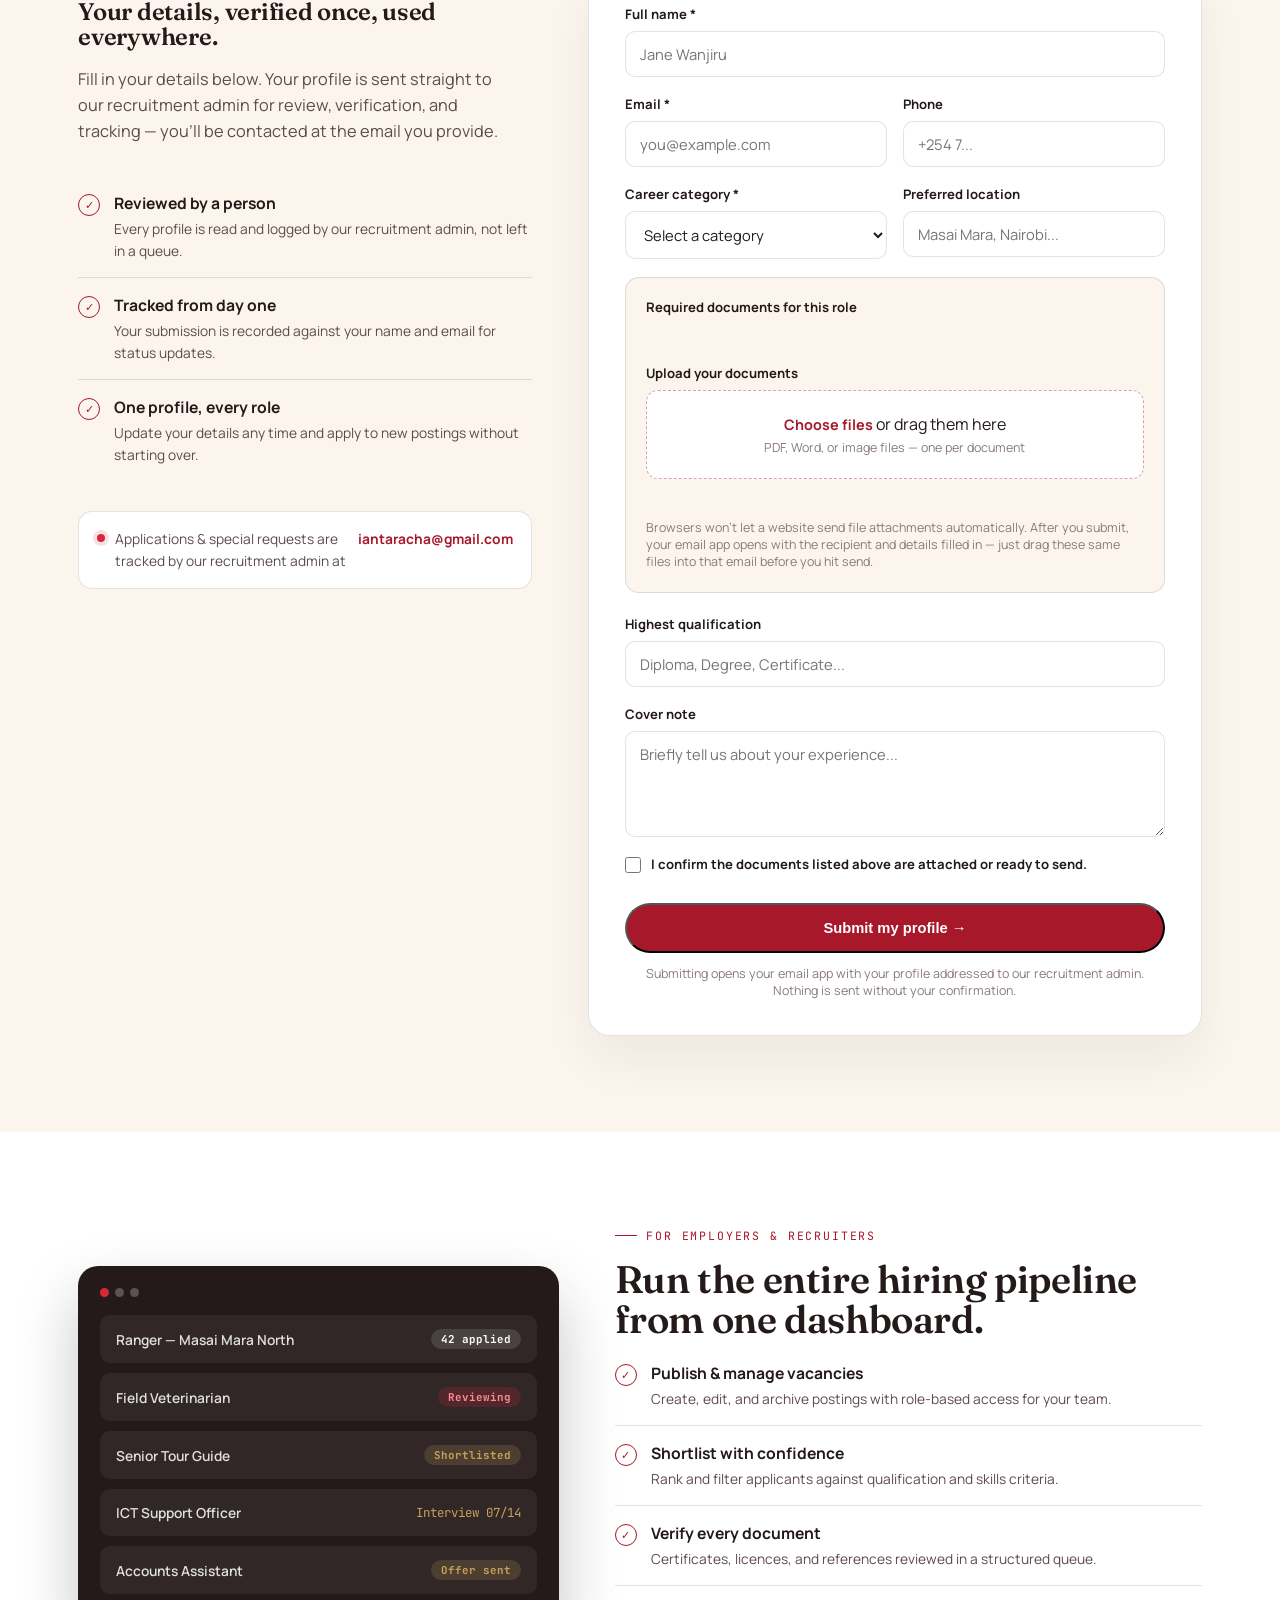
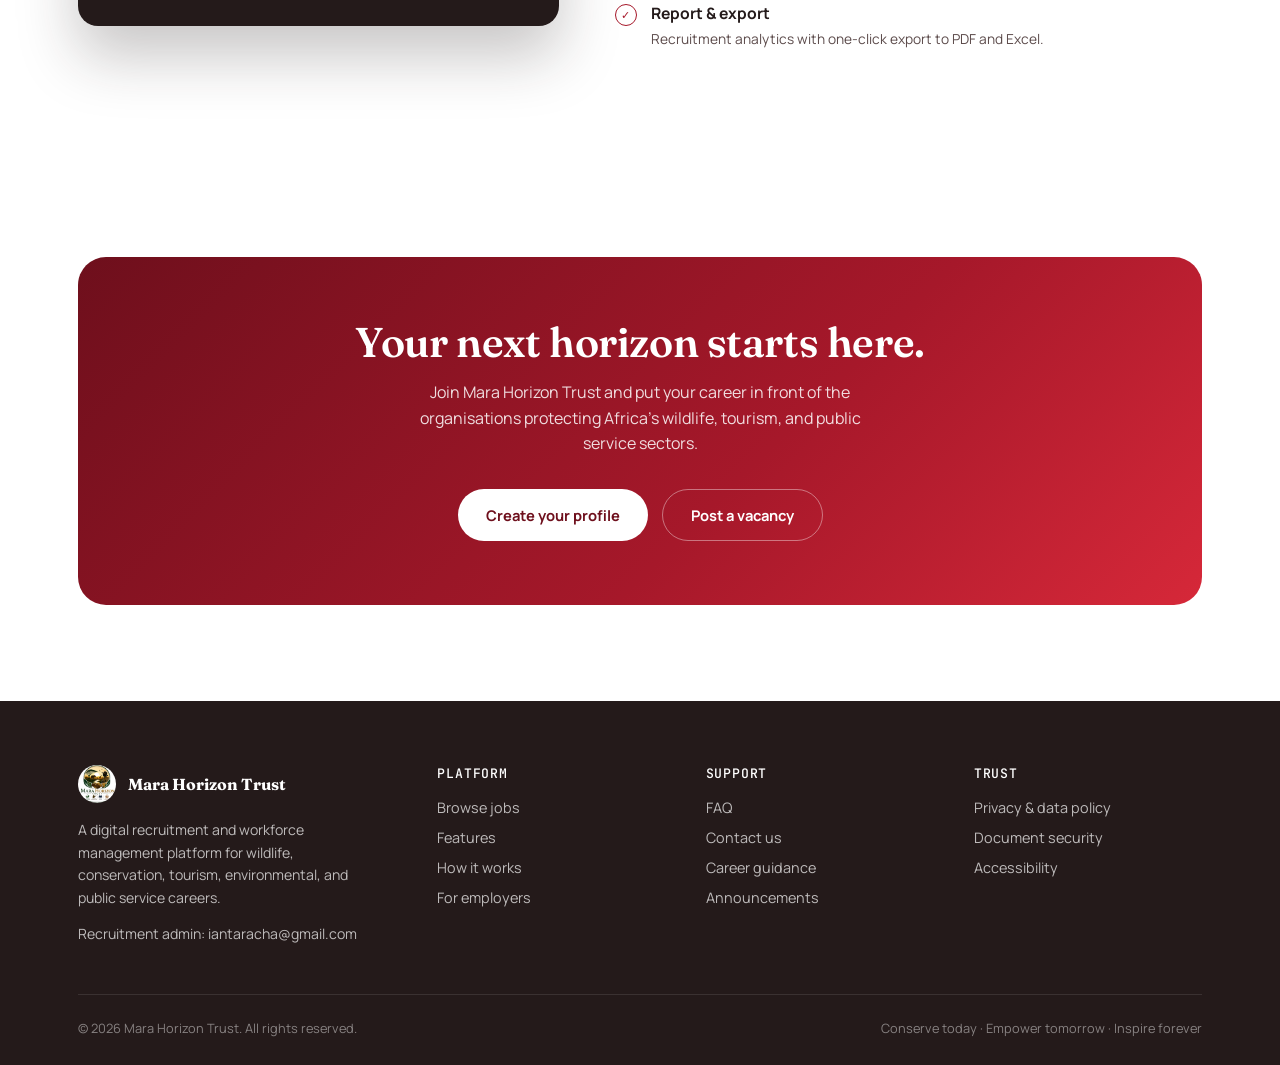
==== commit 46a4080d: "Create index.html" ====
--- a/index.html
+++ b/index.html
@@ -276,6 +276,40 @@
     display:flex;align-items:flex-start;gap:10px;margin:8px 0 22px;font-size:0.86rem;color:#5c4b4b;line-height:1.5;
   }
   .f-check input{width:16px;height:16px;margin-top:2px;accent-color:var(--red);flex-shrink:0;}
+
+  .docs-box{
+    background:var(--sand);border:1px solid var(--line);border-radius:14px;
+    padding:20px 20px 22px;margin-bottom:22px;
+  }
+  .docs-required{list-style:none;margin:10px 0 18px;display:flex;flex-direction:column;gap:8px;}
+  .docs-required li{
+    display:flex;align-items:center;gap:10px;font-size:0.88rem;color:var(--charcoal);
+  }
+  .docs-required li::before{
+    content:"";width:6px;height:6px;border-radius:50%;background:var(--red);flex-shrink:0;
+  }
+  .file-drop{
+    position:relative;border:1.5px dashed rgba(166,24,42,0.4);border-radius:12px;
+    padding:22px 16px;text-align:center;background:var(--white);transition:border-color .2s, background .2s;
+  }
+  .file-drop.drag{border-color:var(--red);background:rgba(166,24,42,0.05);}
+  .file-drop input[type="file"]{
+    position:absolute;inset:0;width:100%;height:100%;opacity:0;cursor:pointer;
+  }
+  .file-drop-text b{color:var(--red);font-size:0.9rem;}
+  .file-drop-text span{display:block;font-size:0.78rem;color:#8a7a7a;margin-top:4px;}
+  .file-list{list-style:none;margin-top:14px;display:flex;flex-direction:column;gap:8px;}
+  .file-list li{
+    display:flex;align-items:center;justify-content:space-between;gap:10px;
+    background:var(--white);border:1px solid var(--line);border-radius:9px;
+    padding:9px 12px;font-size:0.82rem;
+  }
+  .file-list .fname{font-weight:700;color:var(--charcoal);overflow:hidden;text-overflow:ellipsis;white-space:nowrap;}
+  .file-list .fsize{font-family:'JetBrains Mono',monospace;font-size:0.72rem;color:#8a7a7a;flex-shrink:0;}
+  .file-list .fremove{
+    color:var(--red);font-weight:700;cursor:pointer;flex-shrink:0;font-size:0.9rem;background:none;border:none;
+  }
+
   .f-hint{font-size:0.78rem;color:#8a7a7a;margin-top:12px;text-align:center;}
   .form-success{
     margin-top:18px;padding:16px 18px;background:rgba(198,167,90,0.12);border:1px solid var(--gold);
@@ -563,6 +597,23 @@
               <input type="text" id="fLocation" name="fLocation" placeholder="Masai Mara, Nairobi...">
             </div>
           </div>
+
+          <div class="f-row docs-box" id="docsBox" hidden>
+            <label>Required documents for this role</label>
+            <ul class="docs-required" id="docsRequired"></ul>
+
+            <label for="fDocs" style="margin-top:4px;">Upload your documents</label>
+            <div class="file-drop" id="fileDrop">
+              <input type="file" id="fDocs" name="fDocs" multiple accept=".pdf,.doc,.docx,.jpg,.jpeg,.png">
+              <div class="file-drop-text">
+                <b>Choose files</b> or drag them here
+                <span>PDF, Word, or image files — one per document</span>
+              </div>
+            </div>
+            <ul class="file-list" id="fileList"></ul>
+            <p class="f-hint" style="text-align:left;margin-top:10px;">Browsers won't let a website send file attachments automatically. After you submit, your email app opens with the recipient and details filled in — just drag these same files into that email before you hit send.</p>
+          </div>
+
           <div class="f-row">
             <label for="fQualification">Highest qualification</label>
             <input type="text" id="fQualification" name="fQualification" placeholder="Diploma, Degree, Certificate...">
@@ -573,7 +624,7 @@
           </div>
           <label class="f-check">
             <input type="checkbox" id="fReady" required>
-            <span>I confirm my ID, certificates, and CV are ready to send when requested.</span>
+            <span>I confirm the documents listed above are attached or ready to send.</span>
           </label>
           <button type="submit" class="btn-primary" style="width:100%;justify-content:center;margin-top:6px;">Submit my profile →</button>
           <p class="f-hint">Submitting opens your email app with your profile addressed to our recruitment admin. Nothing is sent without your confirmation.</p>
@@ -675,6 +726,109 @@
   var form = document.getElementById('profileForm');
   var successBox = document.getElementById('formSuccess');
   var fallback = document.getElementById('mailtoFallback');
+  var categorySelect = document.getElementById('fCategory');
+  var docsBox = document.getElementById('docsBox');
+  var docsRequired = document.getElementById('docsRequired');
+  var fileInput = document.getElementById('fDocs');
+  var fileDrop = document.getElementById('fileDrop');
+  var fileListEl = document.getElementById('fileList');
+
+  var DOC_REQUIREMENTS = {
+    "Wildlife Officer": ["National ID", "Curriculum Vitae (CV)", "Academic certificates", "Passport-size photo", "Certificate of good conduct"],
+    "Game Ranger": ["National ID", "Curriculum Vitae (CV)", "Certificate of good conduct", "Passport-size photo", "Physical fitness certificate"],
+    "Tour Guide": ["National ID", "Curriculum Vitae (CV)", "Tour guide licence", "Passport-size photo", "Language proficiency certificate"],
+    "Veterinarian": ["National ID", "Curriculum Vitae (CV)", "Veterinary practice licence", "Academic transcripts", "Passport-size photo"],
+    "Researcher": ["Curriculum Vitae (CV)", "Academic transcripts", "Research publications / portfolio", "National ID", "Passport-size photo"],
+    "Driver / Mechanic": ["National ID", "Valid driving licence", "Curriculum Vitae (CV)", "Certificate of good conduct", "Passport-size photo"],
+    "Security Personnel": ["National ID", "Certificate of good conduct", "Curriculum Vitae (CV)", "Passport-size photo", "Training certificate"],
+    "Accountant": ["National ID", "Curriculum Vitae (CV)", "Academic certificates", "Professional certification (e.g. CPA)", "Passport-size photo"],
+    "Hospitality Staff": ["National ID", "Curriculum Vitae (CV)", "Academic / trade certificates", "Passport-size photo"],
+    "ICT Professional": ["National ID", "Curriculum Vitae (CV)", "Academic certificates", "Portfolio or project samples", "Passport-size photo"],
+    "Administrator": ["National ID", "Curriculum Vitae (CV)", "Academic certificates", "Recommendation letter", "Passport-size photo"],
+    "Conservation Specialist": ["National ID", "Curriculum Vitae (CV)", "Academic transcripts", "Field experience / reference letter", "Passport-size photo"],
+    "Other": ["National ID", "Curriculum Vitae (CV)", "Passport-size photo", "Any supporting certificates"]
+  };
+
+  var selectedFiles = [];
+
+  function renderDocsRequired(category){
+    var list = DOC_REQUIREMENTS[category] || DOC_REQUIREMENTS["Other"];
+    docsRequired.innerHTML = "";
+    list.forEach(function(doc){
+      var li = document.createElement('li');
+      li.textContent = doc;
+      docsRequired.appendChild(li);
+    });
+  }
+
+  categorySelect.addEventListener('change', function(){
+    if(this.value){
+      renderDocsRequired(this.value);
+      docsBox.hidden = false;
+    } else {
+      docsBox.hidden = true;
+    }
+  });
+
+  function formatSize(bytes){
+    if(bytes < 1024) return bytes + " B";
+    if(bytes < 1024*1024) return (bytes/1024).toFixed(0) + " KB";
+    return (bytes/(1024*1024)).toFixed(1) + " MB";
+  }
+
+  function renderFileList(){
+    fileListEl.innerHTML = "";
+    selectedFiles.forEach(function(file, idx){
+      var li = document.createElement('li');
+      var name = document.createElement('span');
+      name.className = 'fname';
+      name.textContent = file.name;
+      var size = document.createElement('span');
+      size.className = 'fsize';
+      size.textContent = formatSize(file.size);
+      var remove = document.createElement('button');
+      remove.type = 'button';
+      remove.className = 'fremove';
+      remove.textContent = '✕';
+      remove.setAttribute('aria-label', 'Remove ' + file.name);
+      remove.addEventListener('click', function(){
+        selectedFiles.splice(idx, 1);
+        renderFileList();
+      });
+      li.appendChild(name);
+      li.appendChild(size);
+      li.appendChild(remove);
+      fileListEl.appendChild(li);
+    });
+  }
+
+  function addFiles(fileArray){
+    Array.prototype.forEach.call(fileArray, function(file){
+      var exists = selectedFiles.some(function(f){ return f.name === file.name && f.size === file.size; });
+      if(!exists) selectedFiles.push(file);
+    });
+    renderFileList();
+  }
+
+  fileInput.addEventListener('change', function(e){
+    addFiles(e.target.files);
+  });
+
+  ['dragenter','dragover'].forEach(function(evt){
+    fileDrop.addEventListener(evt, function(e){
+      e.preventDefault(); e.stopPropagation();
+      fileDrop.classList.add('drag');
+    });
+  });
+  ['dragleave','drop'].forEach(function(evt){
+    fileDrop.addEventListener(evt, function(e){
+      e.preventDefault(); e.stopPropagation();
+      fileDrop.classList.remove('drag');
+    });
+  });
+  fileDrop.addEventListener('drop', function(e){
+    if(e.dataTransfer && e.dataTransfer.files) addFiles(e.dataTransfer.files);
+  });
 
   form.addEventListener('submit', function(e){
     e.preventDefault();
@@ -692,6 +846,9 @@
       form.reportValidity();
       return;
     }
+
+    var requiredDocs = DOC_REQUIREMENTS[category] || DOC_REQUIREMENTS["Other"];
+    var attachedNames = selectedFiles.map(function(f){ return f.name; });
 
     var subject = "New Applicant Profile — " + name + " (" + category + ")";
     var bodyLines = [
@@ -703,12 +860,19 @@
       "Career category: " + category,
       "Preferred location: " + (location || "—"),
       "Highest qualification: " + (qualification || "—"),
-      "Documents ready: " + (ready ? "Yes" : "No"),
+      "",
+      "Required documents for this role:",
+      requiredDocs.map(function(d){ return " - " + d; }).join("\n"),
+      "",
+      "Files selected to attach (" + attachedNames.length + "):",
+      attachedNames.length ? attachedNames.map(function(n){ return " - " + n; }).join("\n") : " - None selected yet — please attach before sending",
       "",
       "Cover note:",
       note || "—",
       "",
-      "Submitted: " + new Date().toLocaleString()
+      "Submitted: " + new Date().toLocaleString(),
+      "",
+      "REMINDER: please drag the files listed above into this email before sending — websites cannot attach files automatically."
     ];
     var body = bodyLines.join("\n");
 
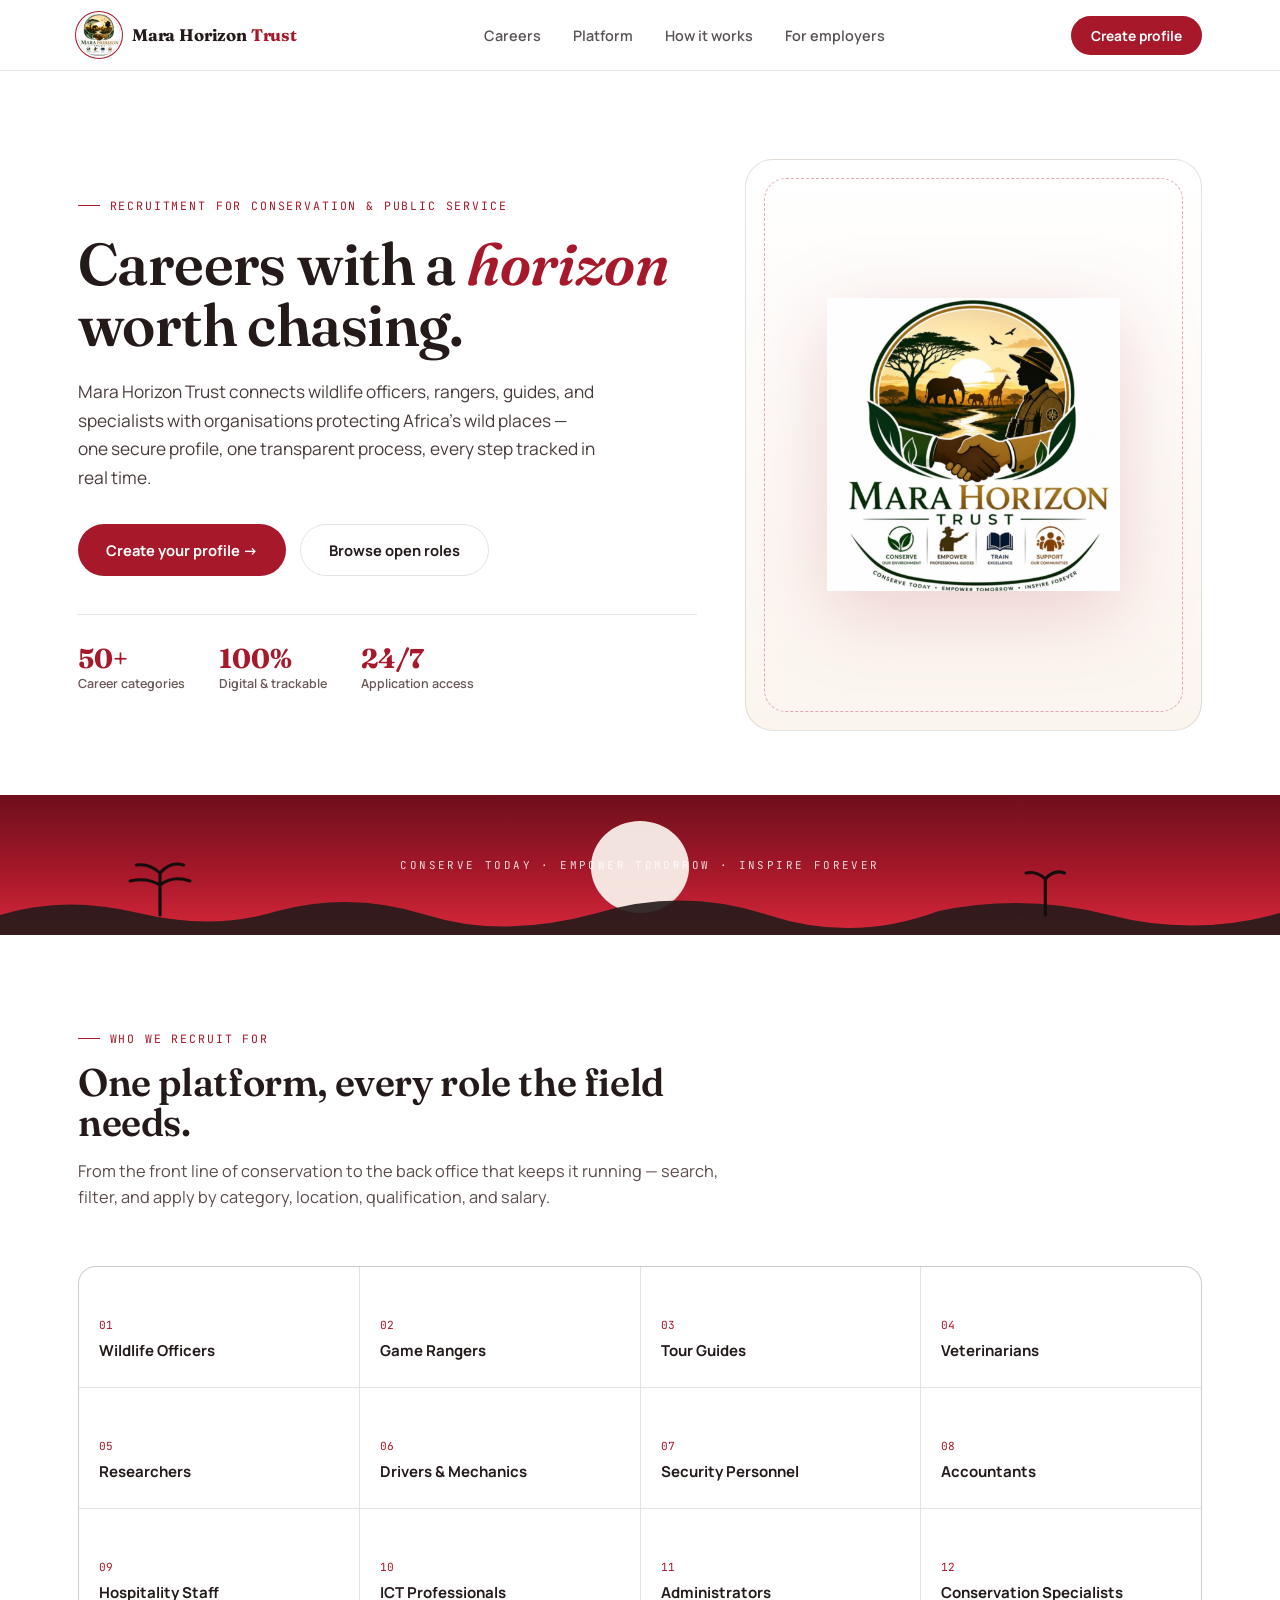
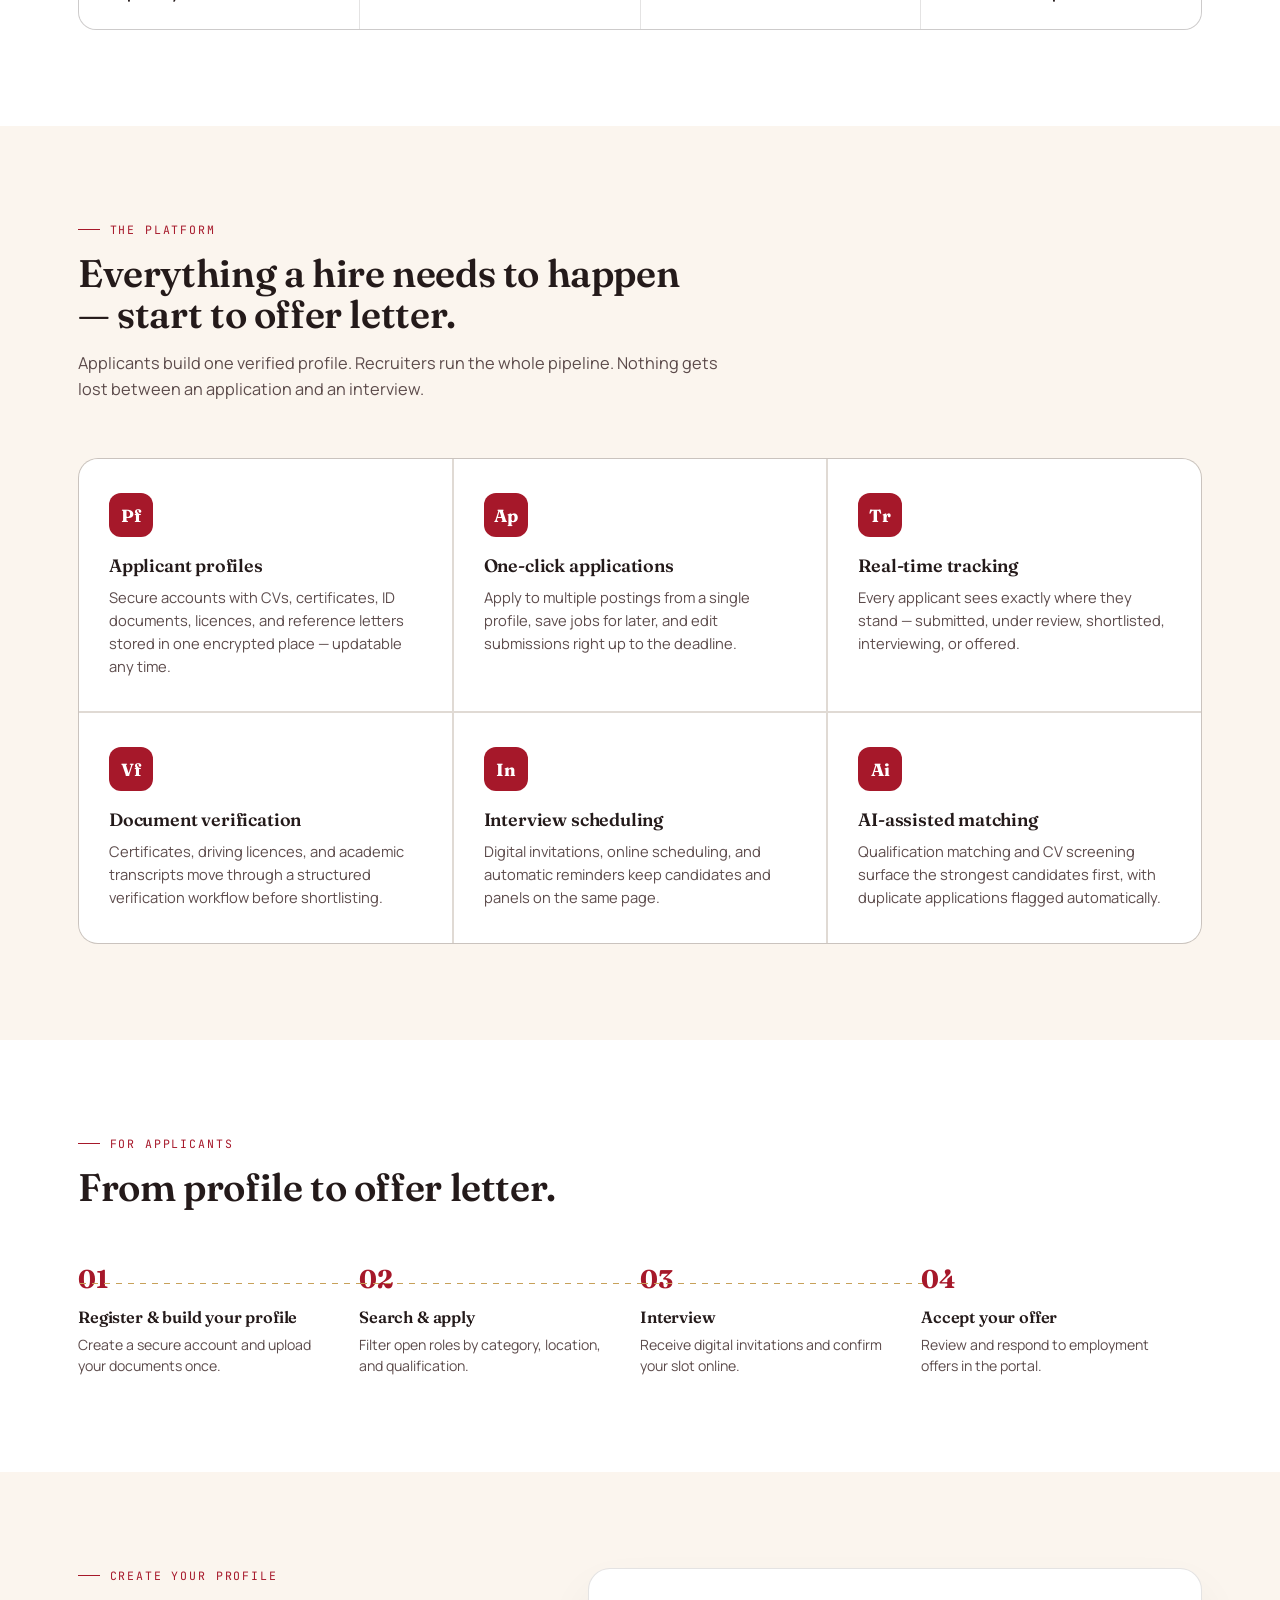
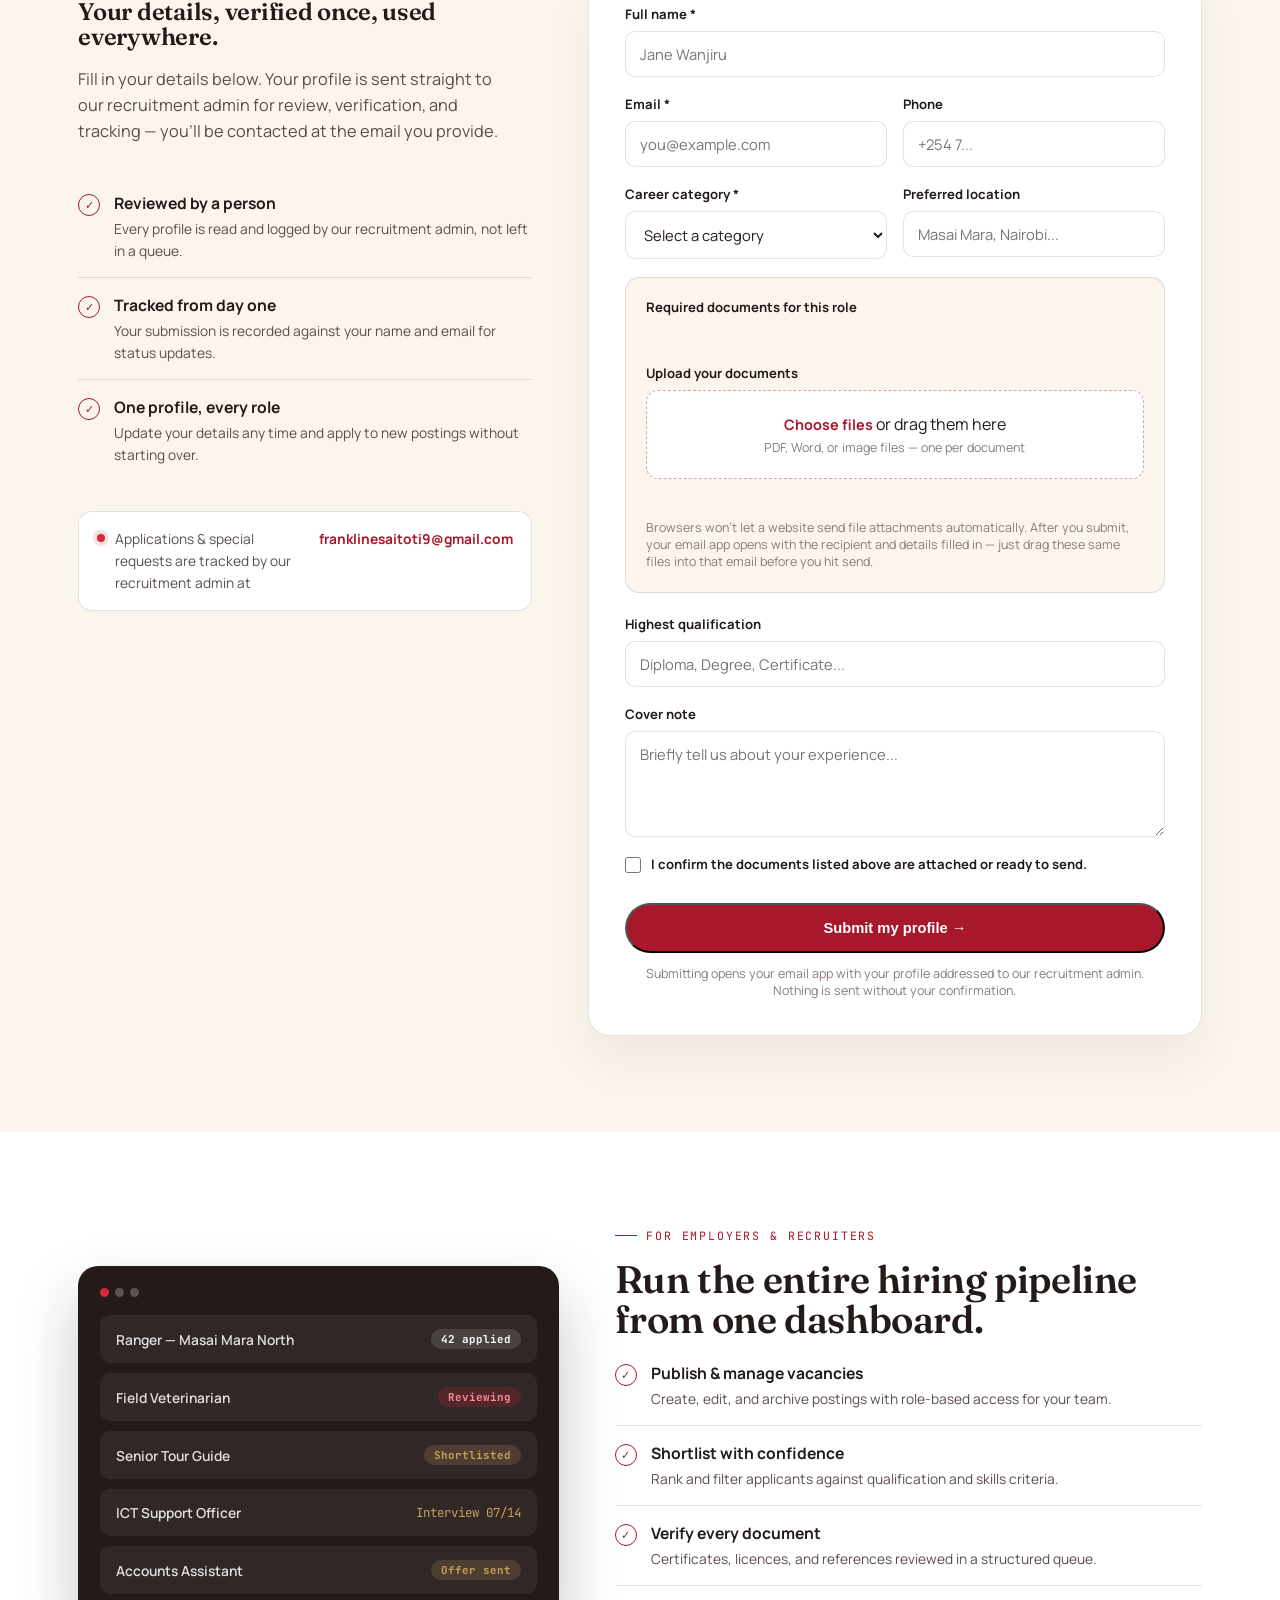
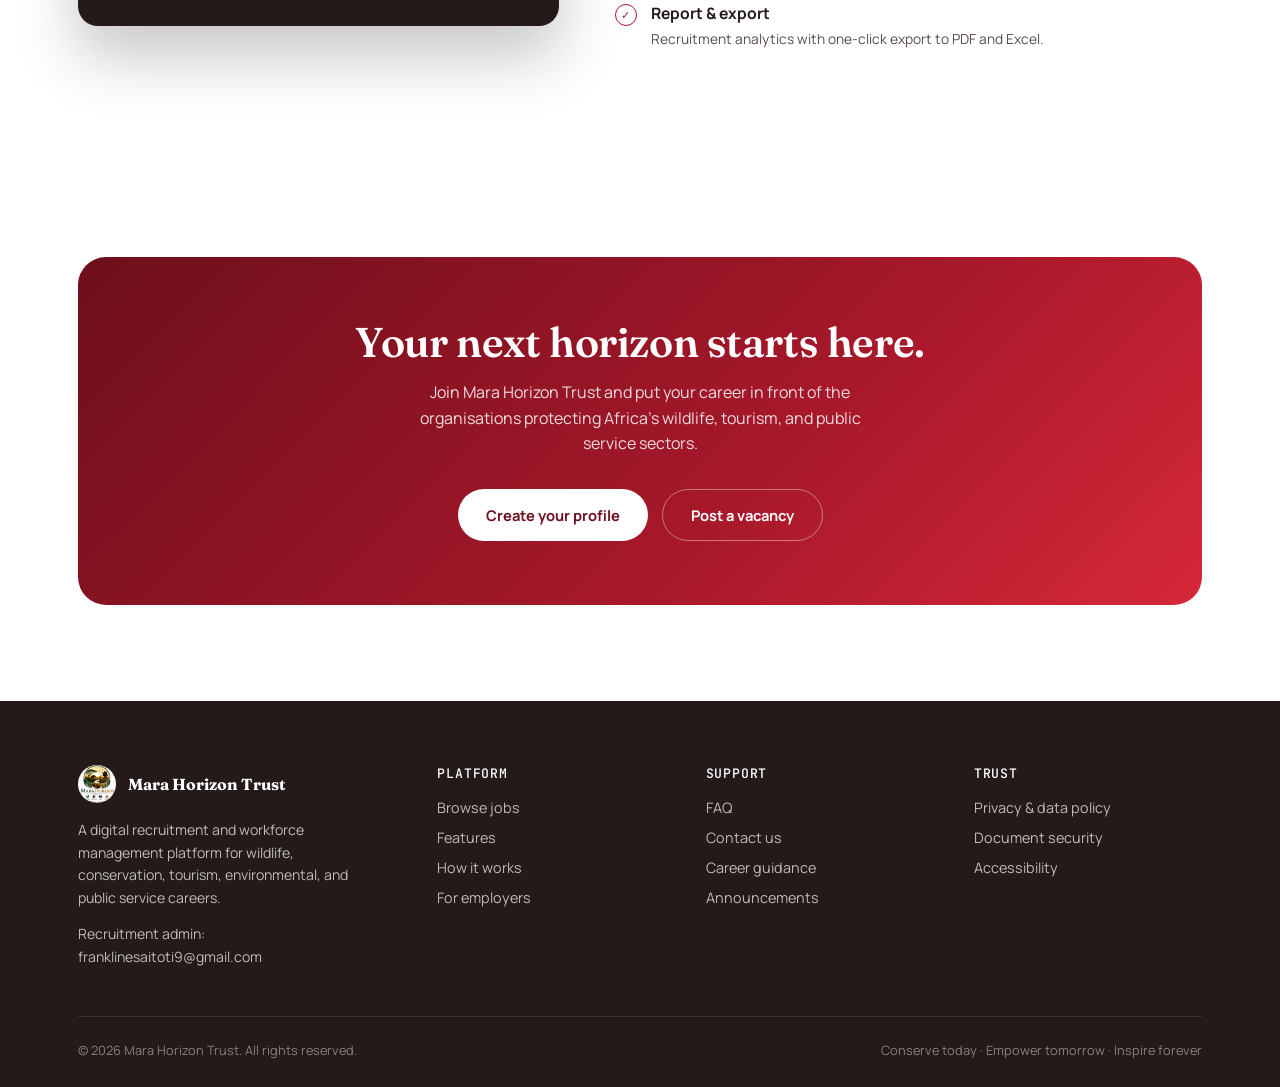
==== commit c04e9775: "Create index.html" ====
--- a/index.html
+++ b/index.html
@@ -553,7 +553,7 @@
           <div class="admin-note">
             <span class="admin-dot"></span>
             Applications &amp; special requests are tracked by our recruitment admin at
-            <a href="mailto:iantaracha@gmail.com">iantaracha@gmail.com</a>
+            <a href="mailto:franklinesaitoti9@gmail.com">franklinesaitoti9@gmail.com</a>
           </div>
         </div>
 
@@ -630,7 +630,7 @@
           <p class="f-hint">Submitting opens your email app with your profile addressed to our recruitment admin. Nothing is sent without your confirmation.</p>
           <div id="formSuccess" class="form-success" hidden>
             <b>Profile ready to send ✓</b>
-            <span>Your email app should now be open with your details pre-filled. If it didn't open, <a href="#" id="mailtoFallback">click here</a> or email <a href="mailto:iantaracha@gmail.com">iantaracha@gmail.com</a> directly.</span>
+            <span>Your email app should now be open with your details pre-filled. If it didn't open, <a href="#" id="mailtoFallback">click here</a> or email <a href="mailto:franklinesaitoti9@gmail.com">franklinesaitoti9@gmail.com</a> directly.</span>
           </div>
         </form>
       </div>
@@ -671,7 +671,7 @@
         <p>Join Mara Horizon Trust and put your career in front of the organisations protecting Africa's wildlife, tourism, and public service sectors.</p>
         <div class="cta-actions">
           <a href="#apply" class="btn-primary">Create your profile</a>
-          <a href="mailto:iantaracha@gmail.com?subject=Vacancy%20Posting%20Request&body=Organisation%20name%3A%0ARole%20title%3A%0ALocation%3A%0AClosing%20date%3A%0ADescription%3A" class="btn-ghost">Post a vacancy</a>
+          <a href="mailto:franklinesaitoti9@gmail.com?subject=Vacancy%20Posting%20Request&body=Organisation%20name%3A%0ARole%20title%3A%0ALocation%3A%0AClosing%20date%3A%0ADescription%3A" class="btn-ghost">Post a vacancy</a>
         </div>
       </div>
     </div>
@@ -684,7 +684,7 @@
       <div>
         <div class="foot-brand"><img src="[data-uri]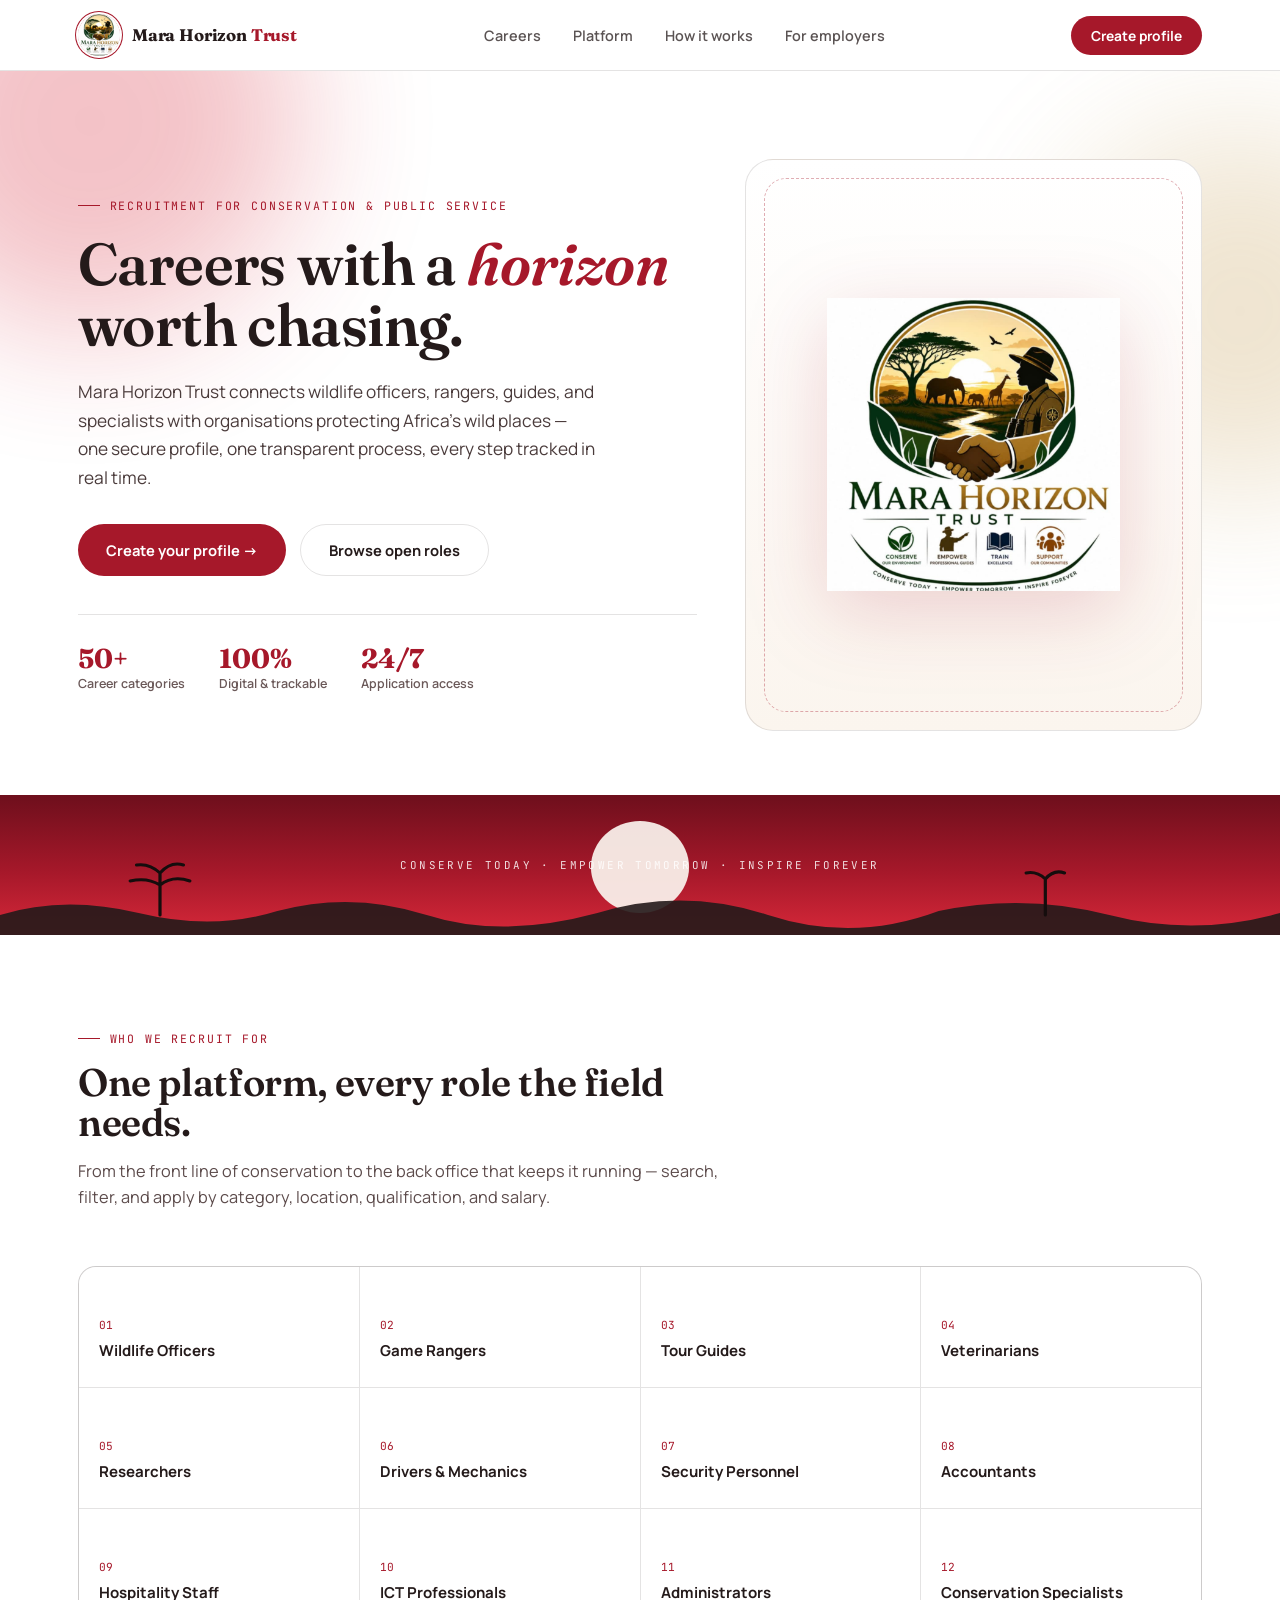
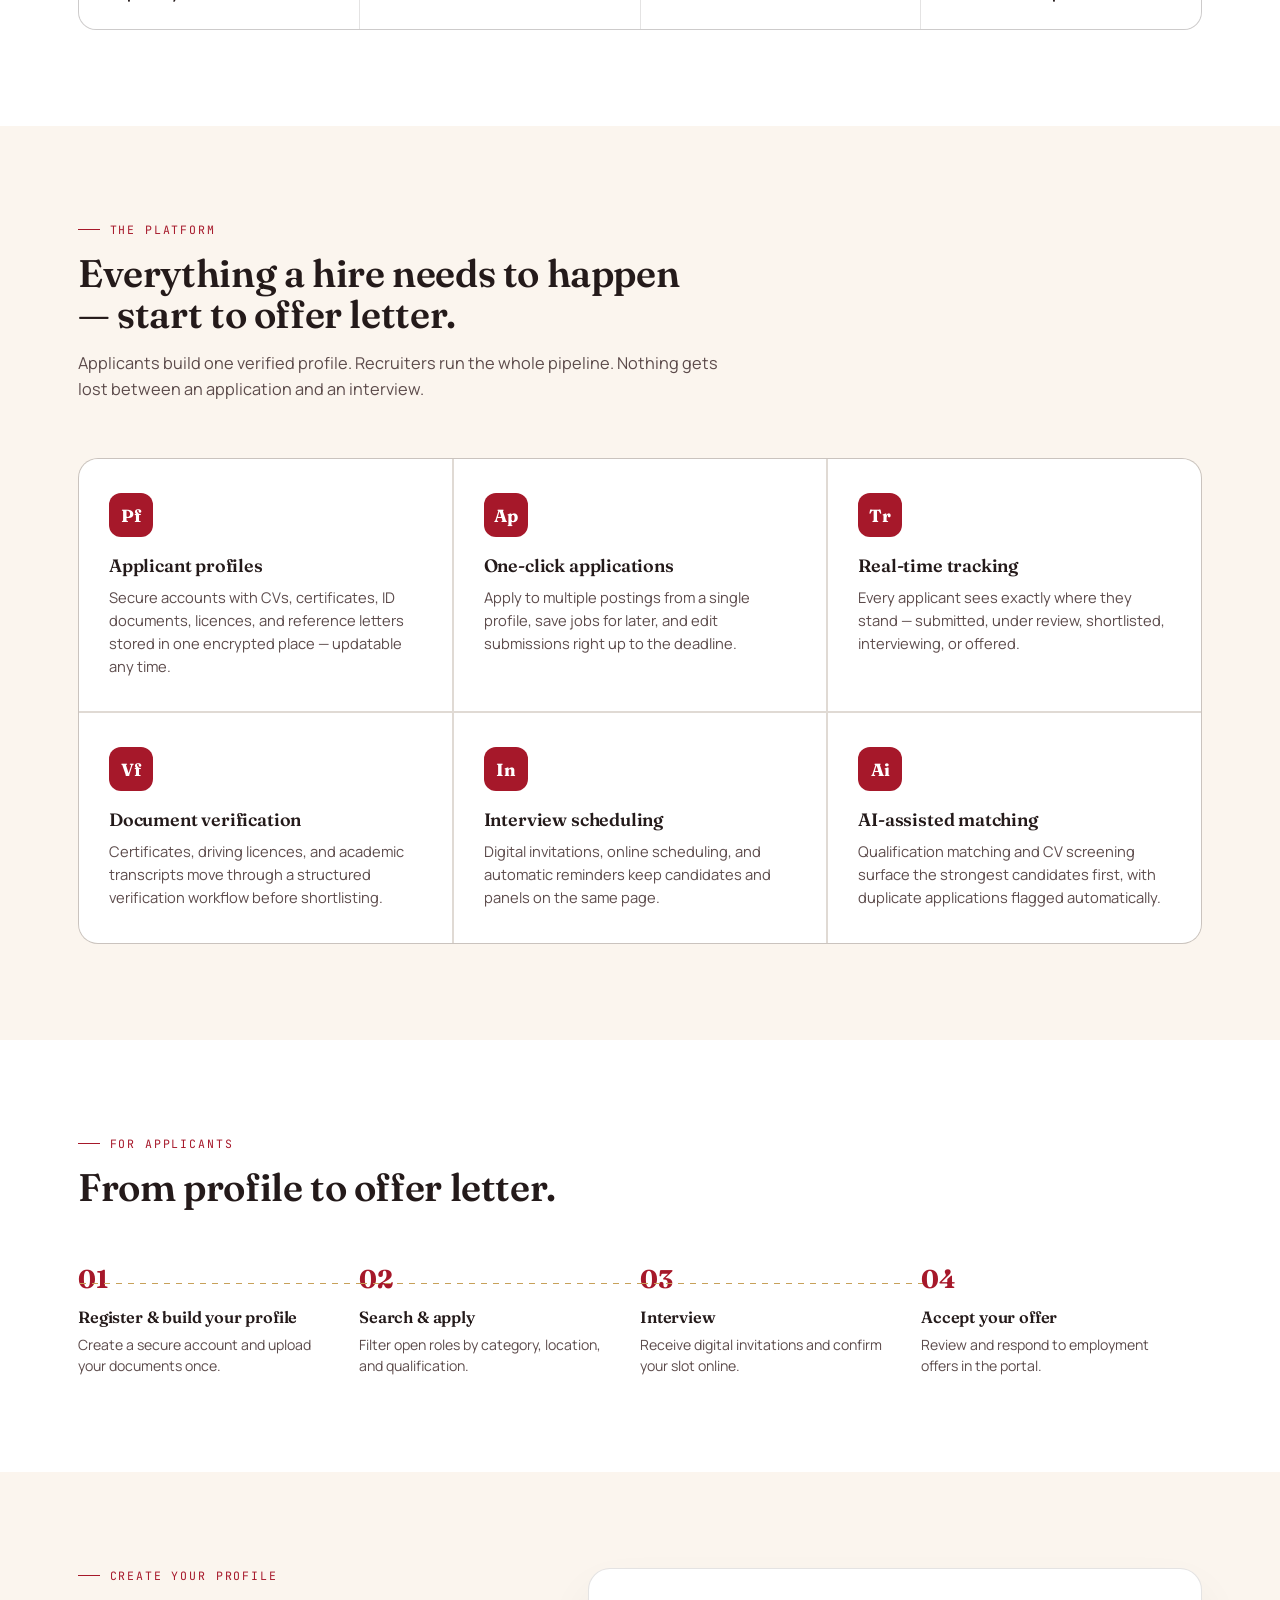
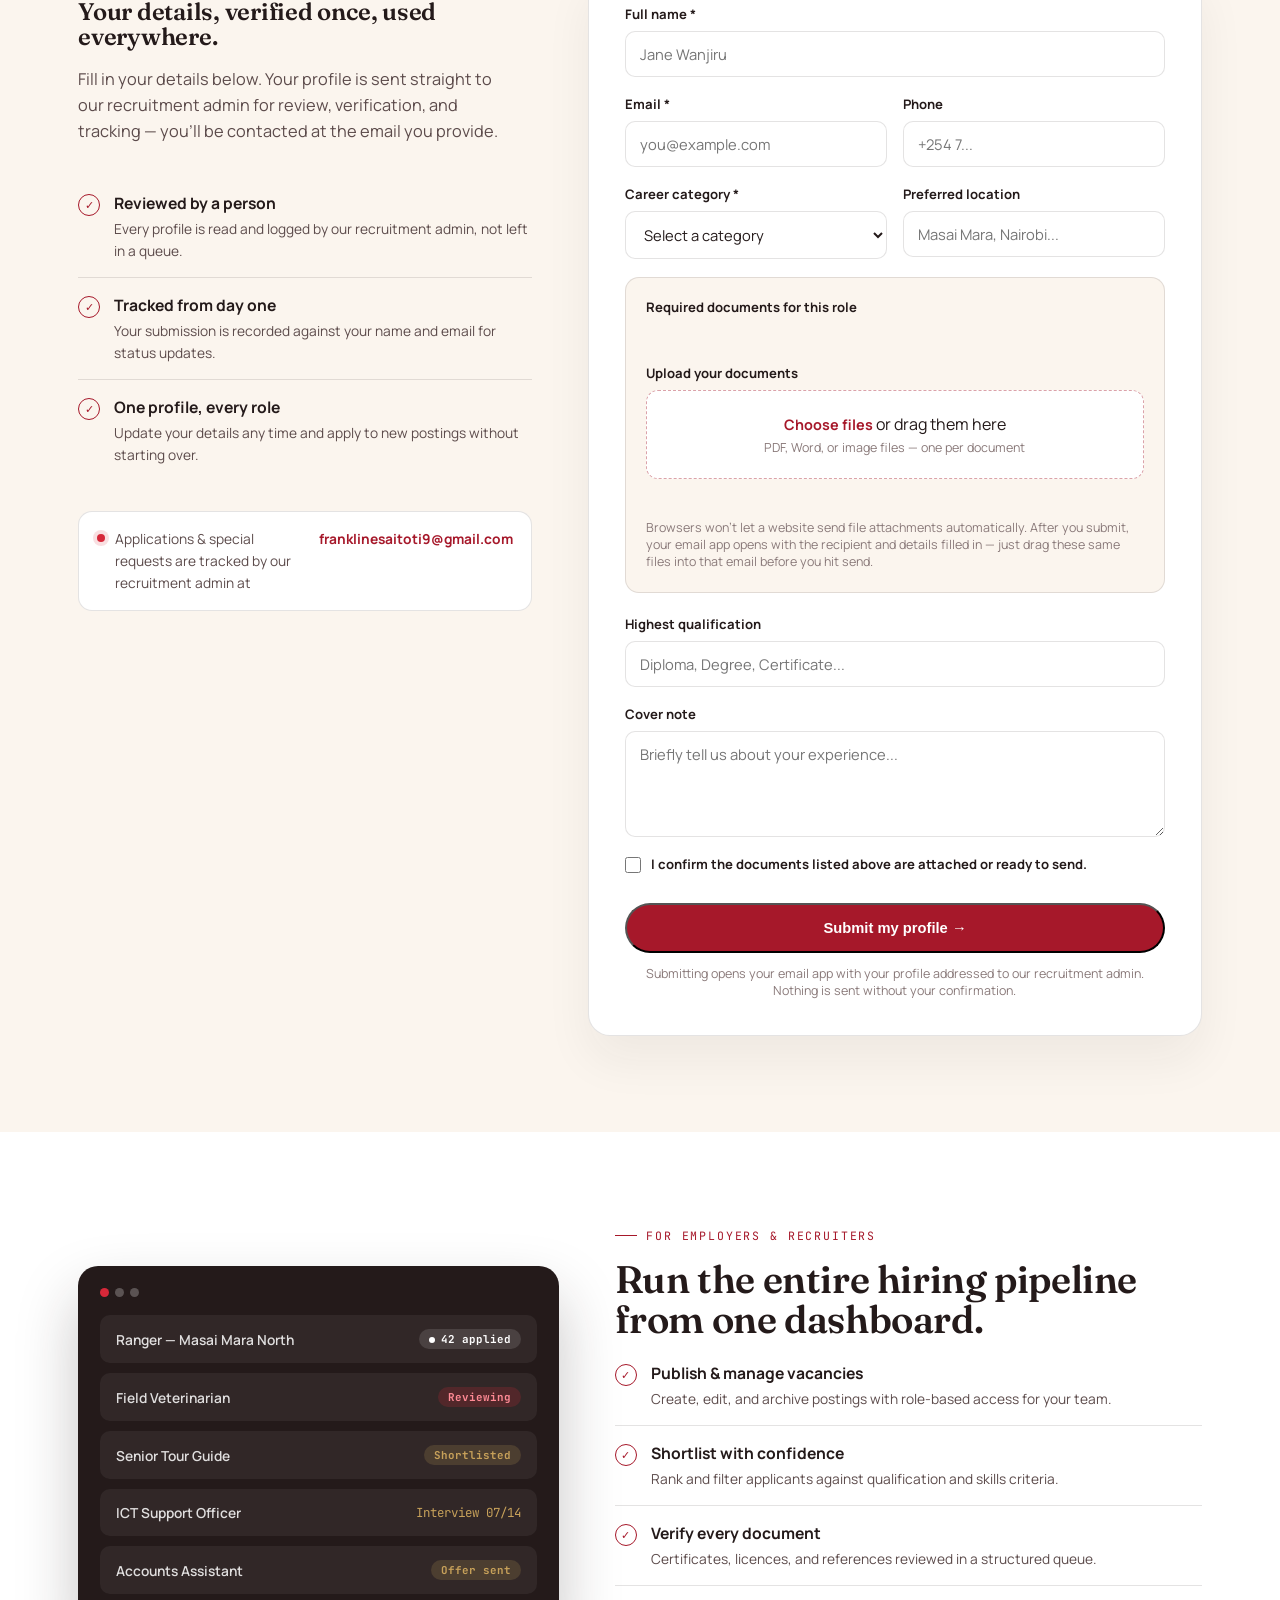
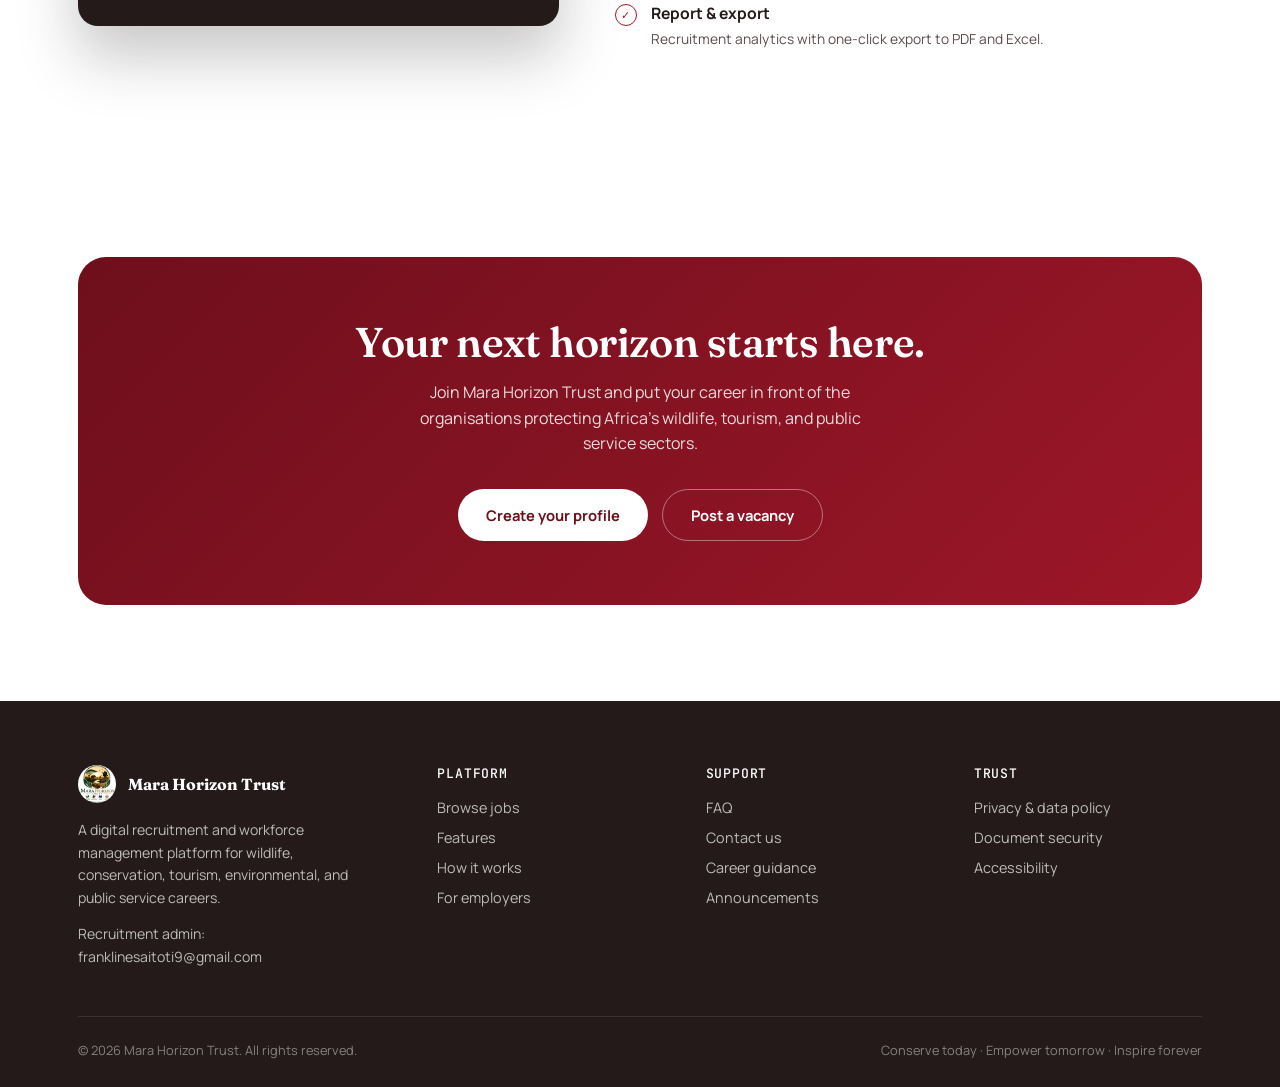
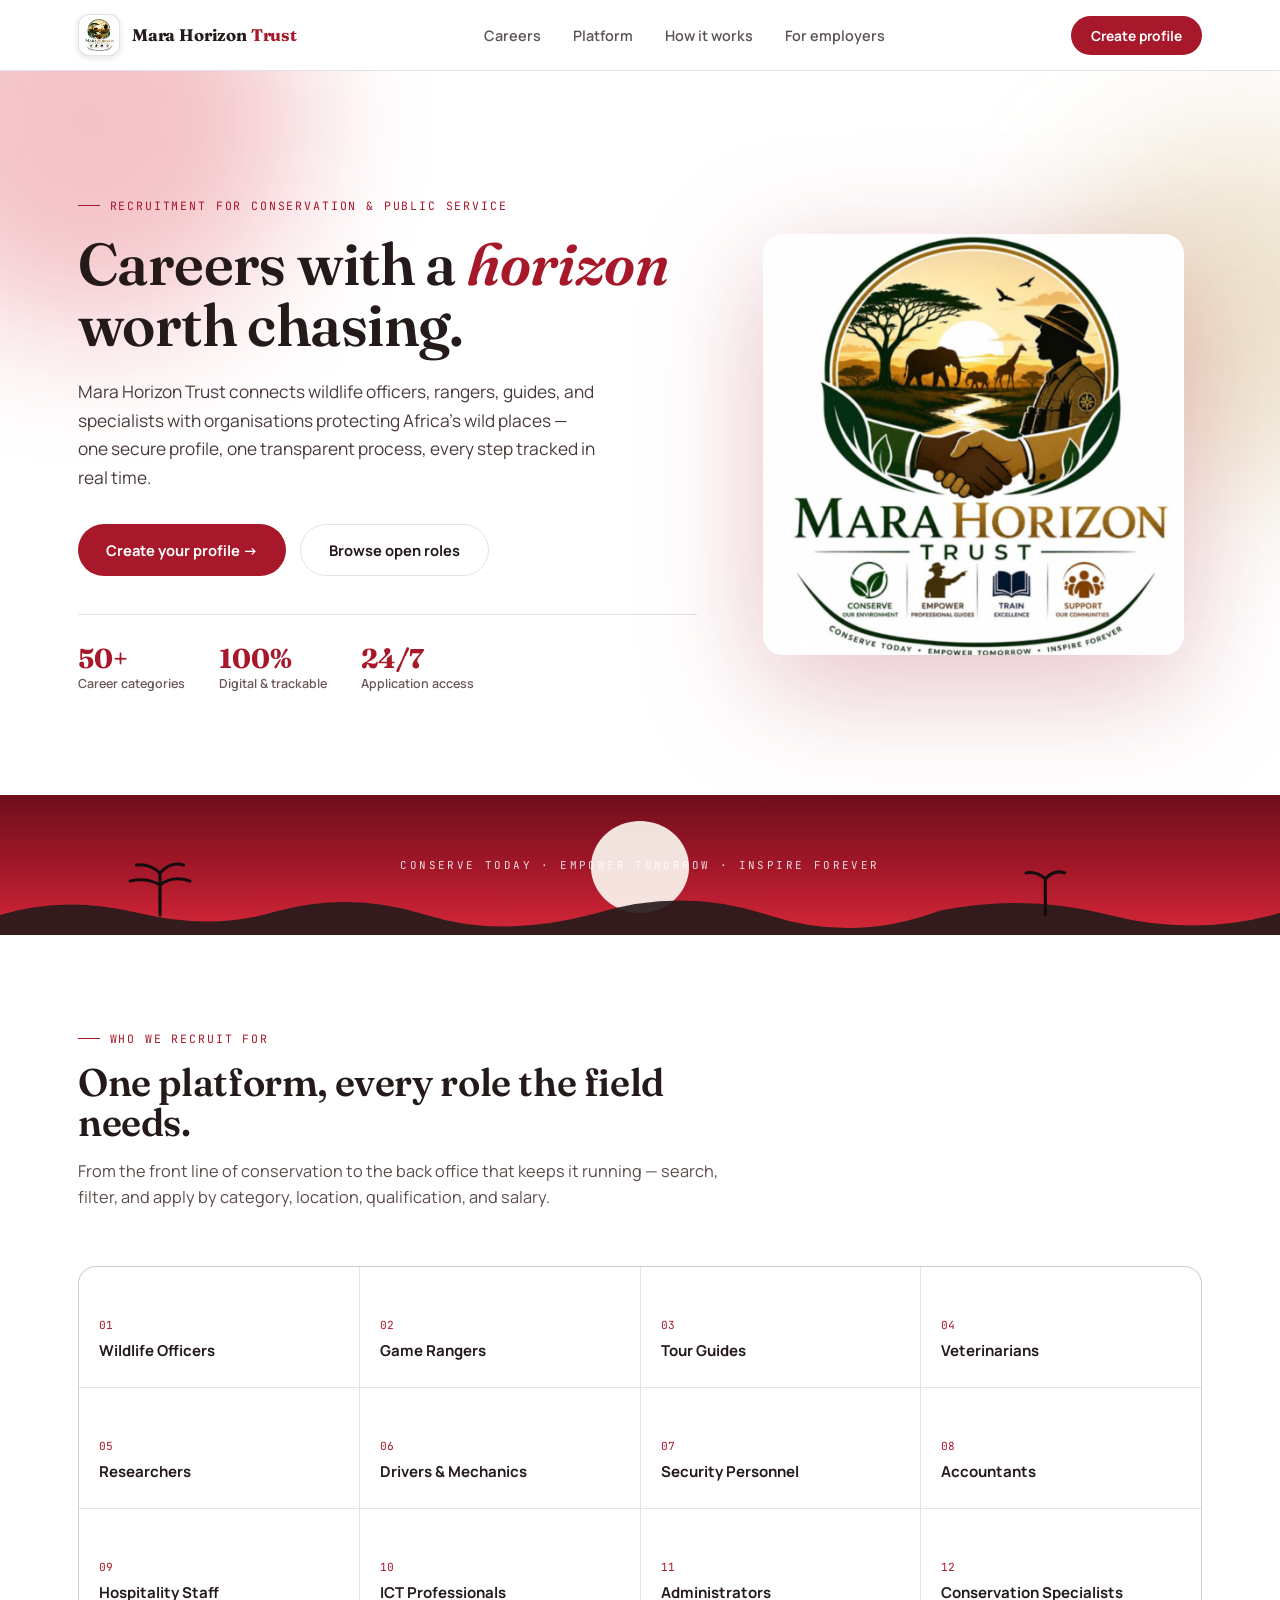
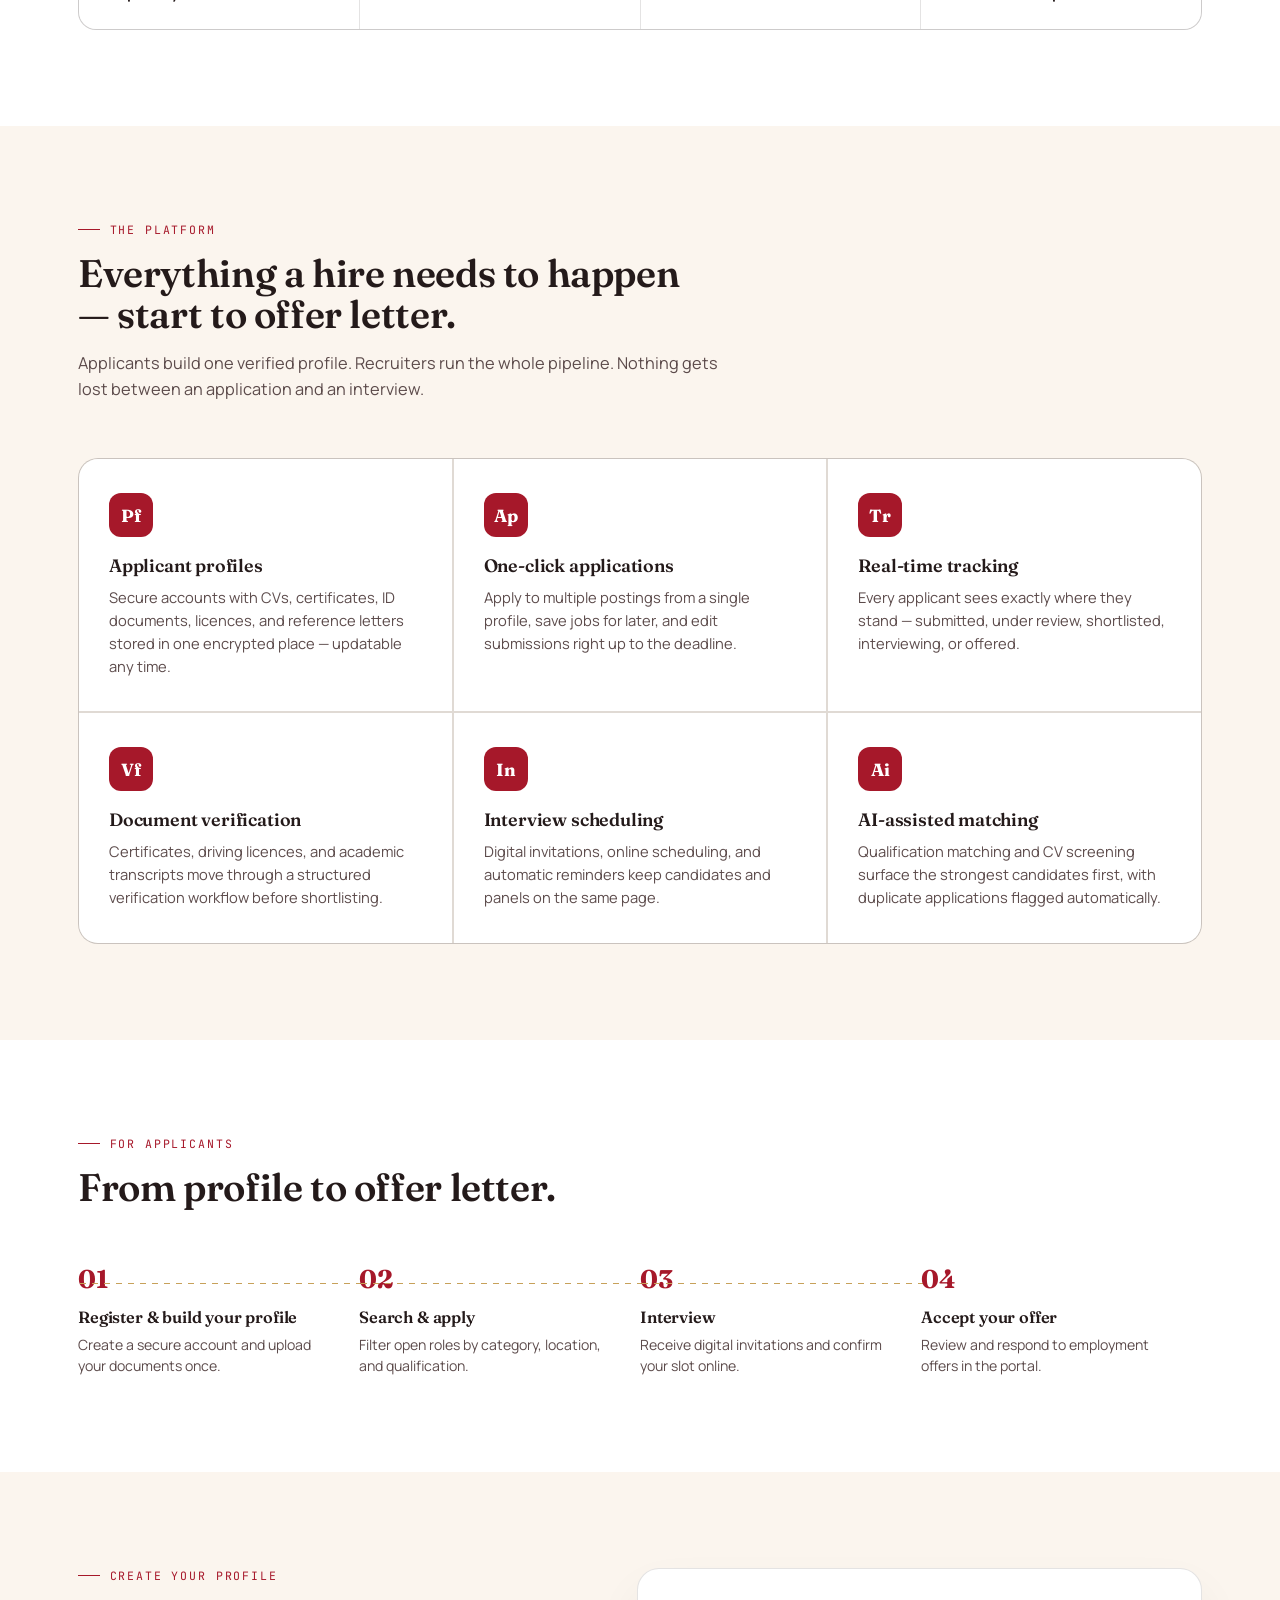
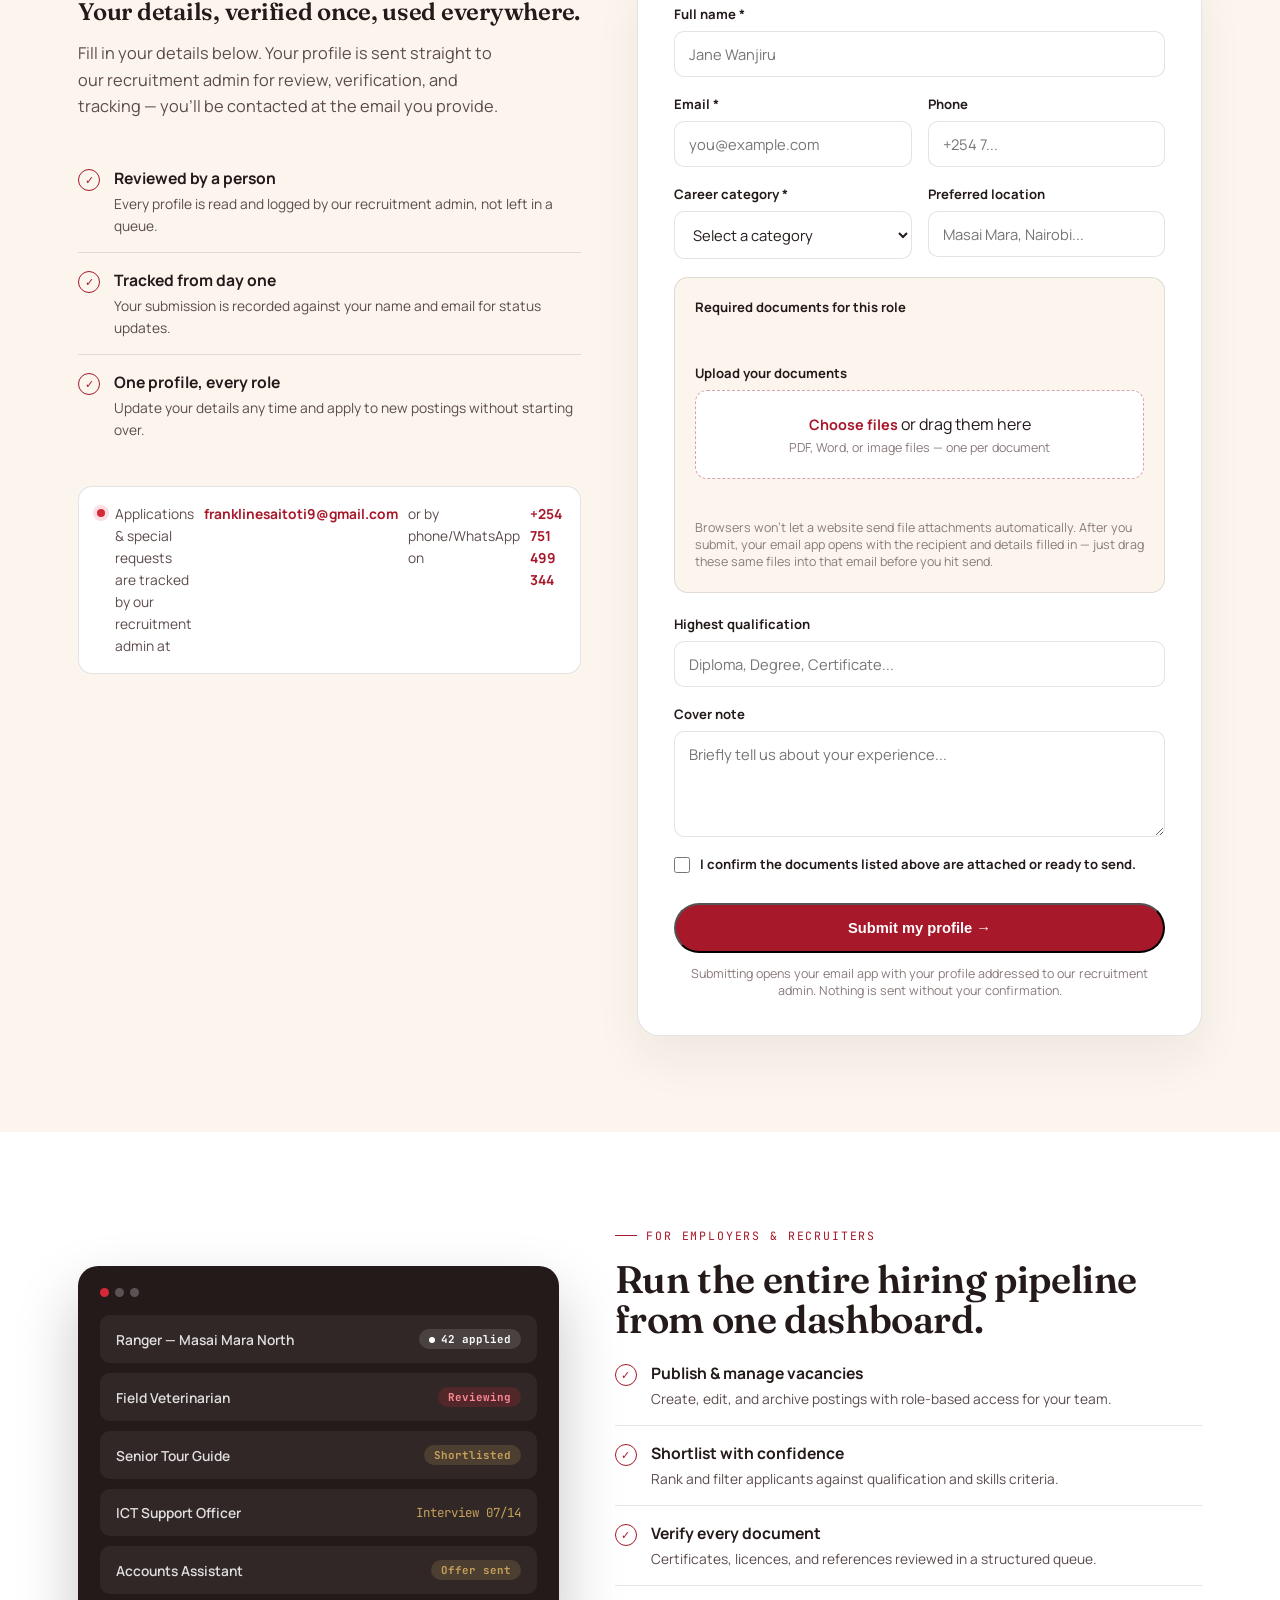
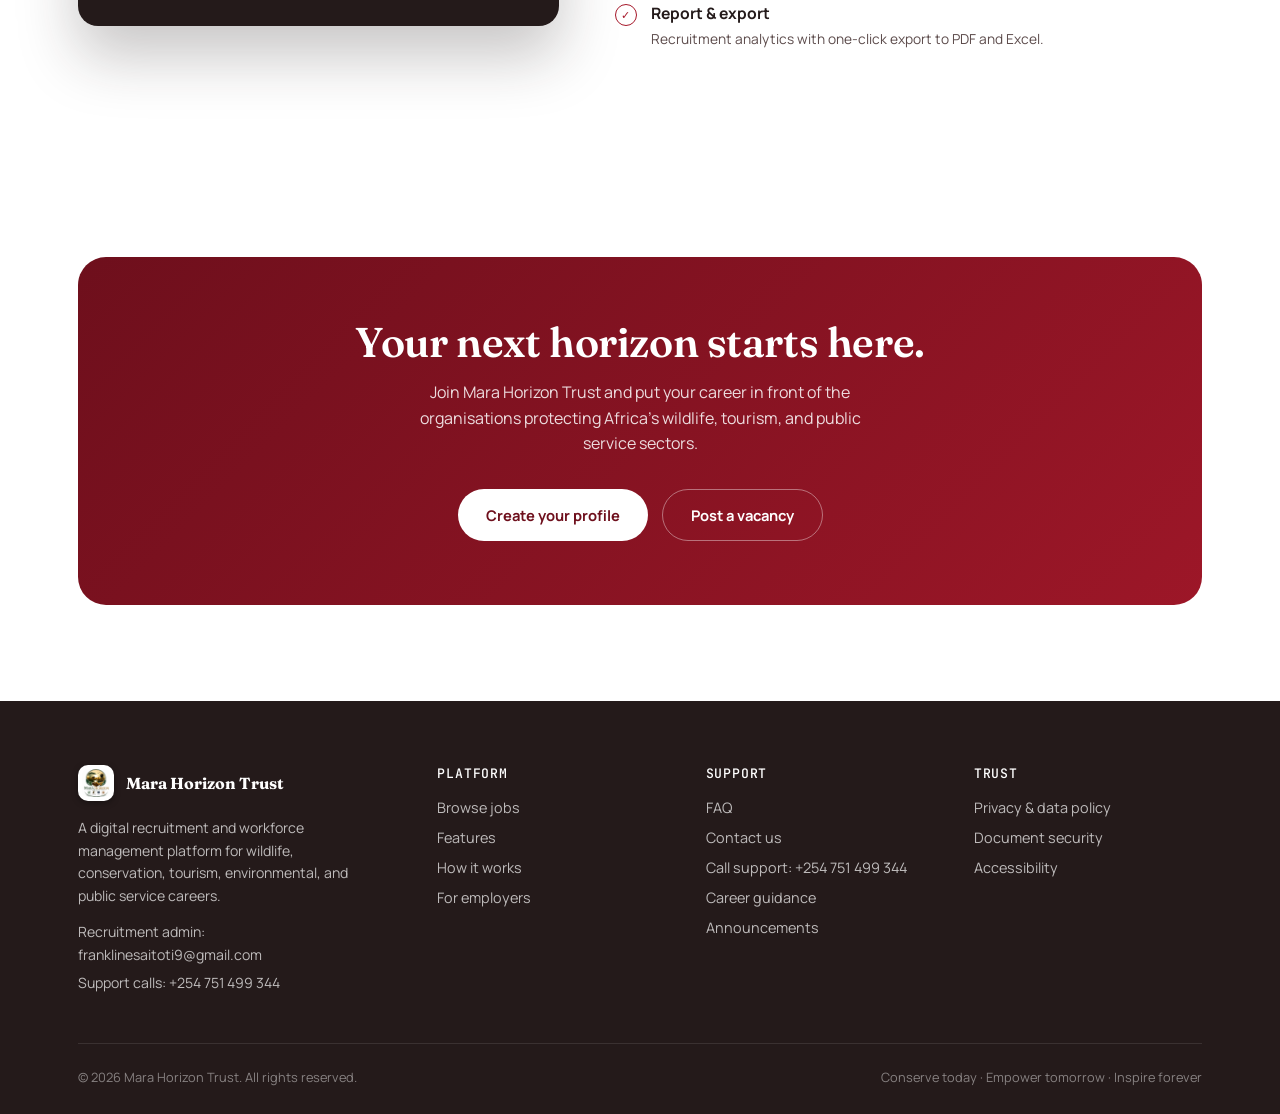
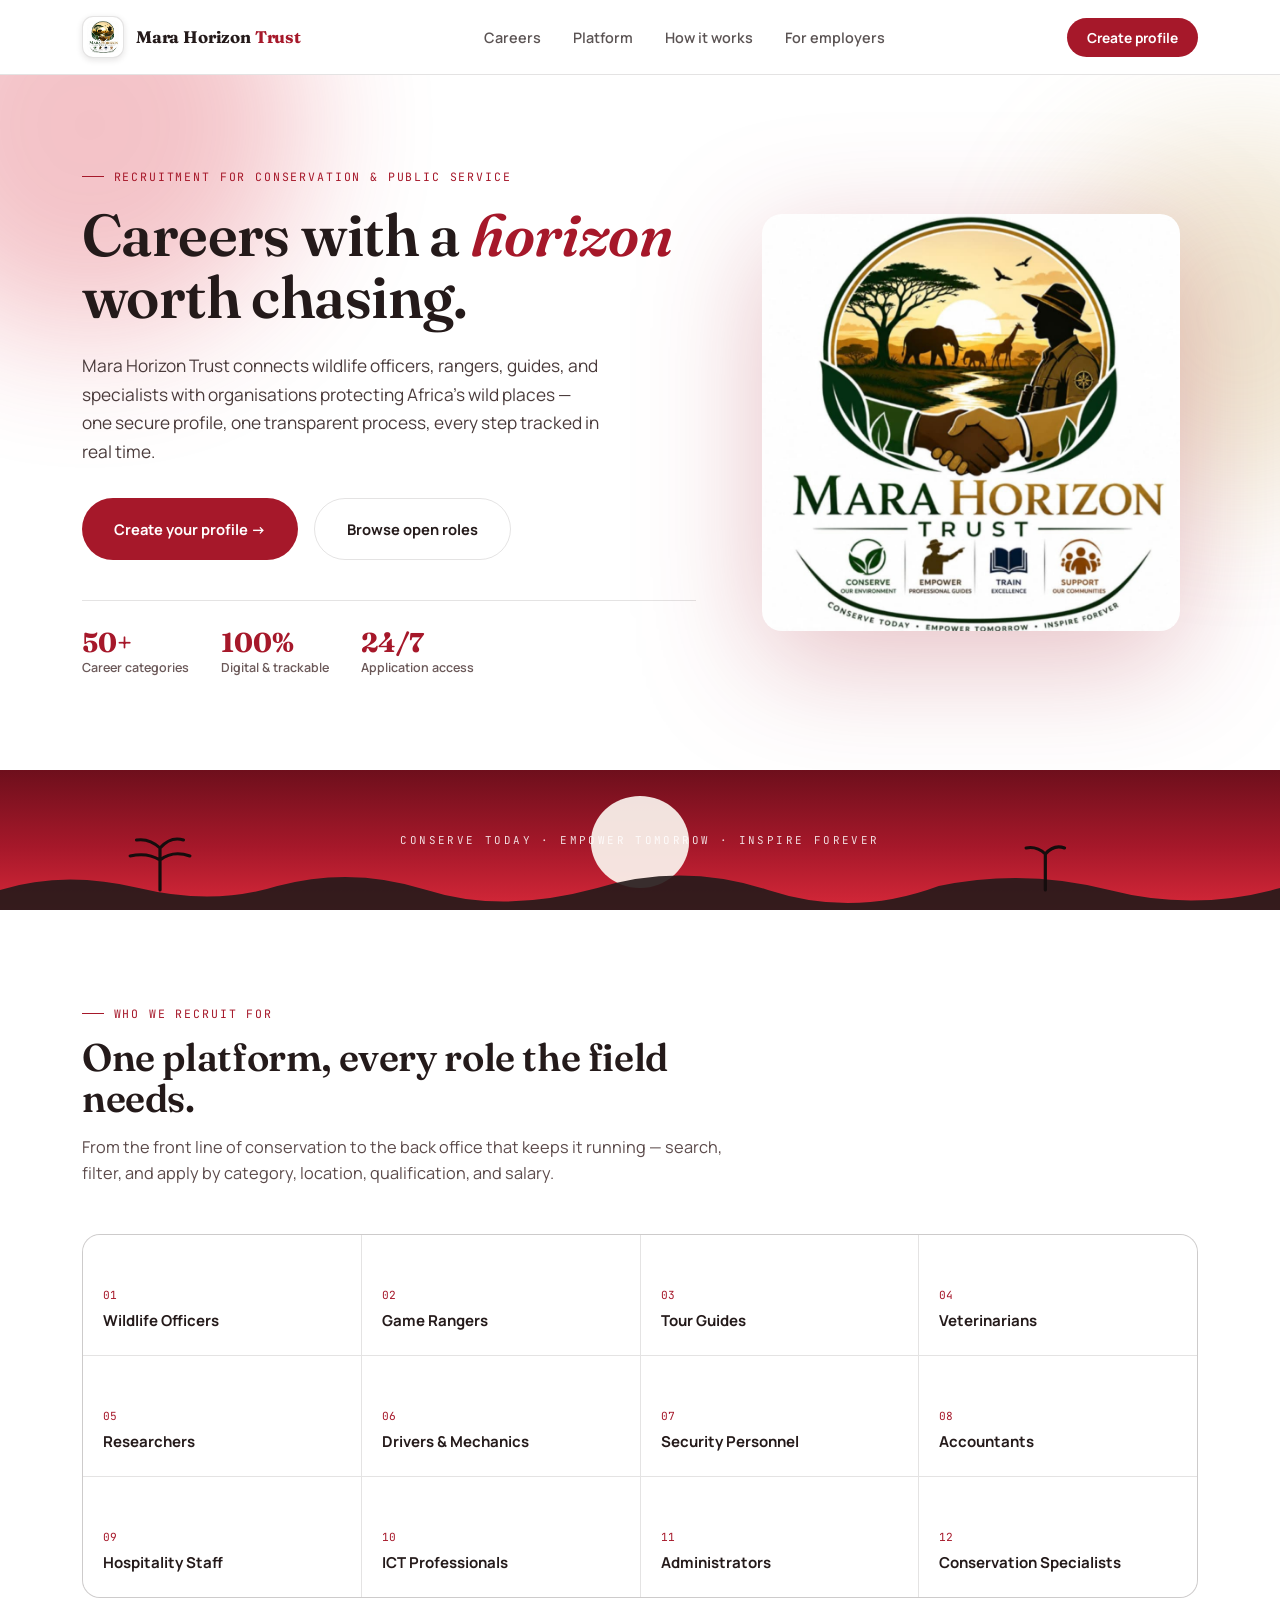
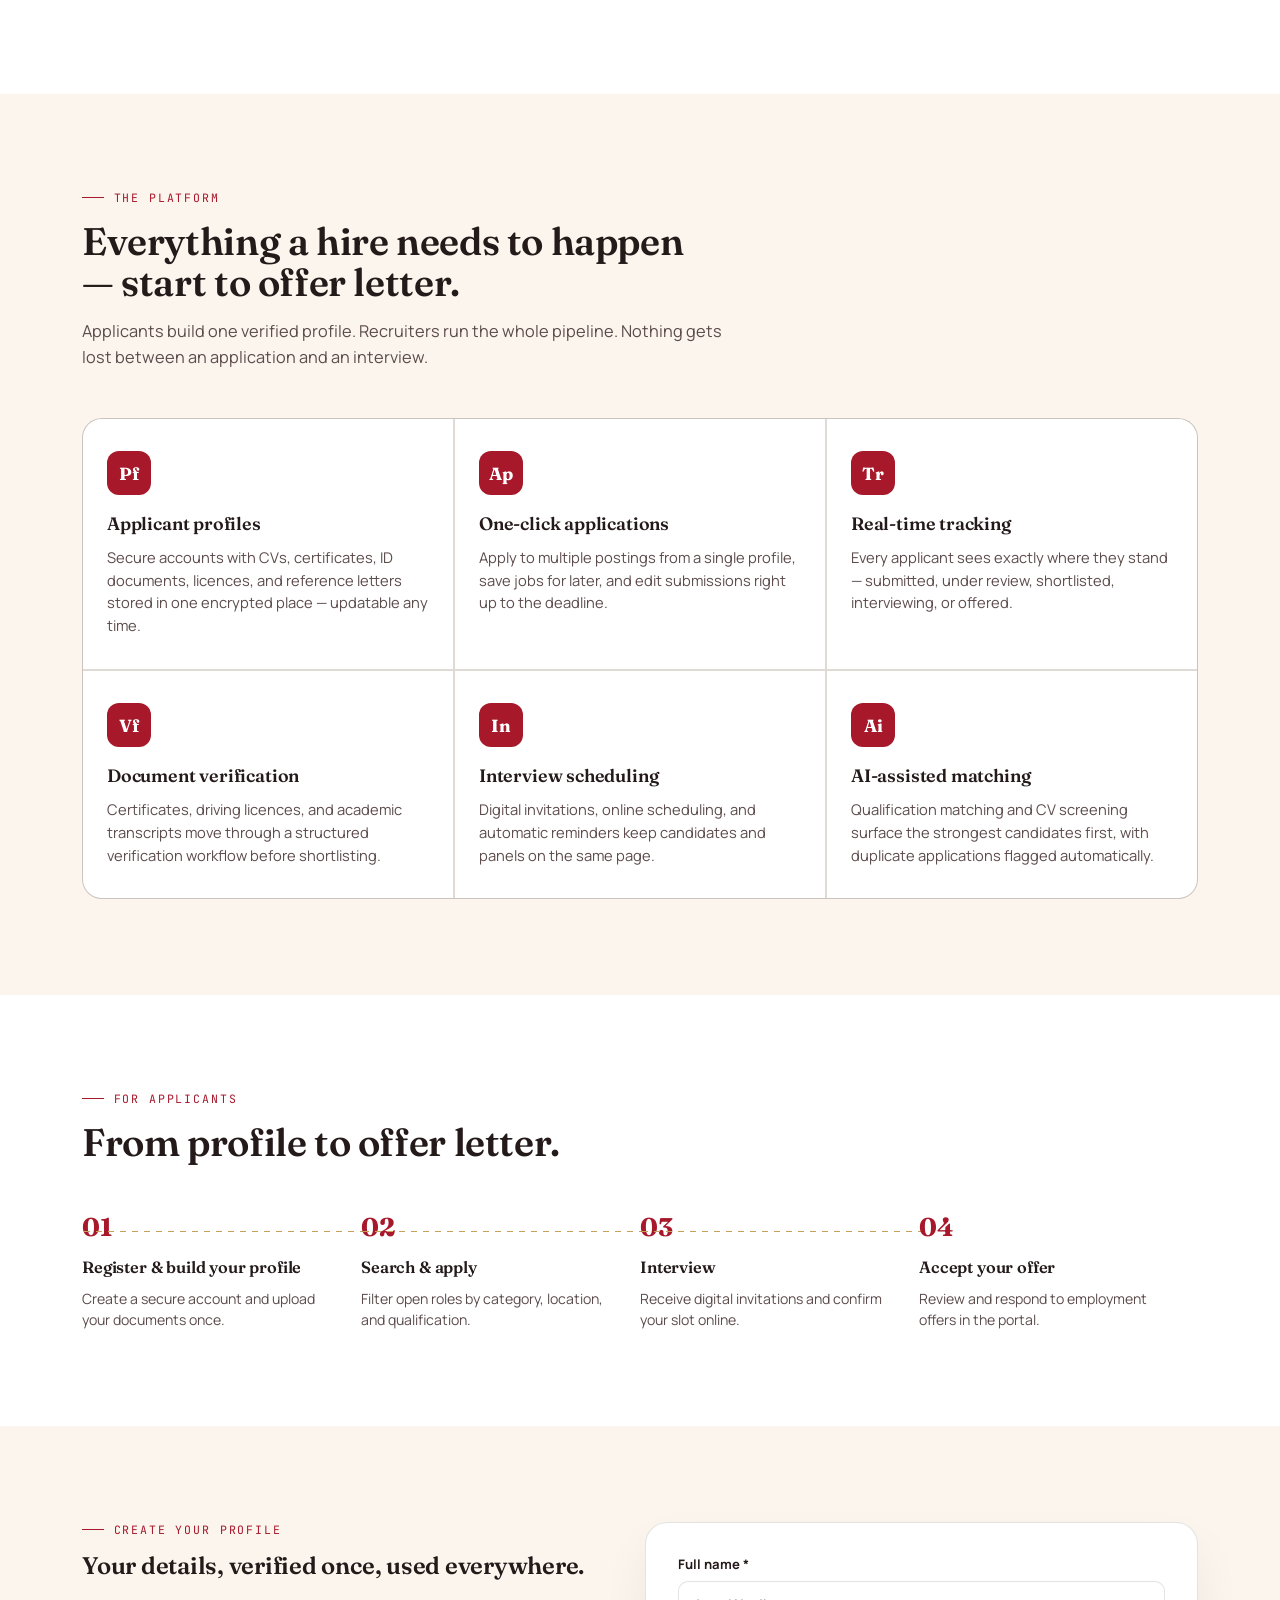
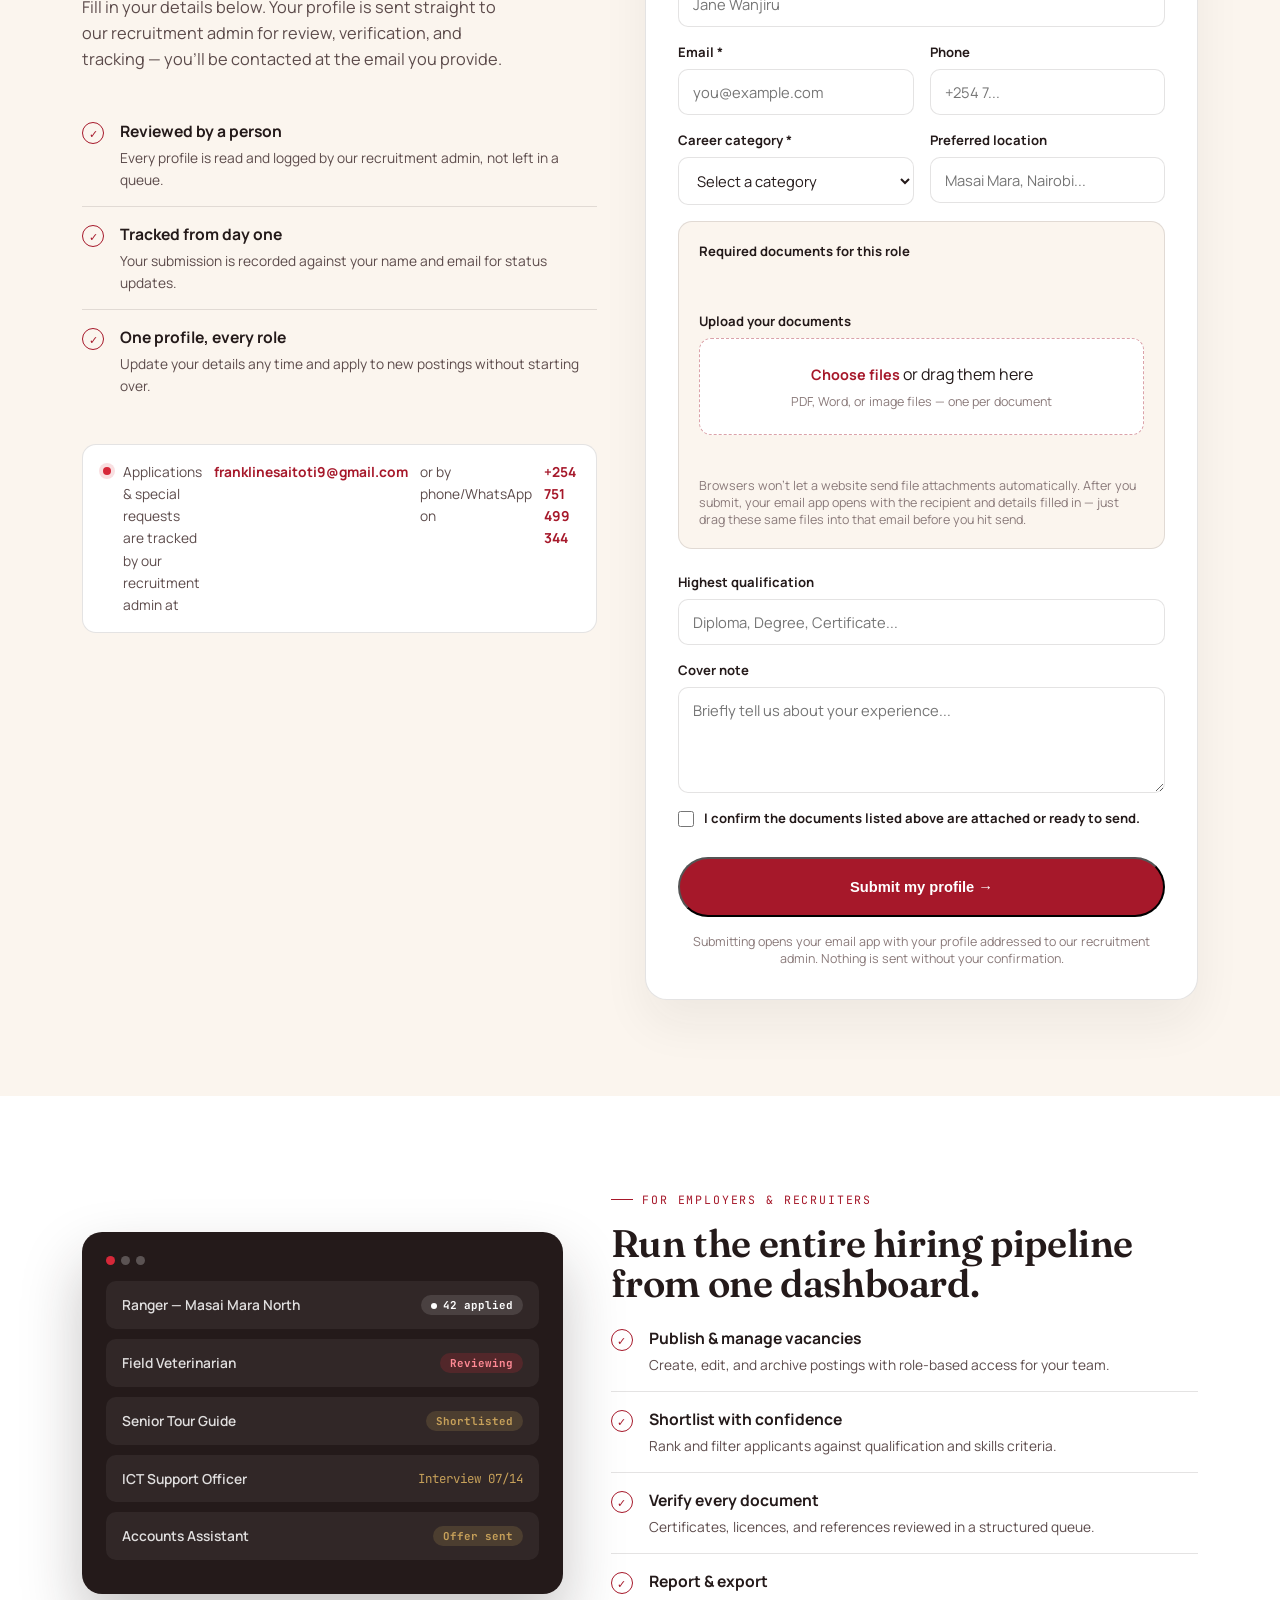
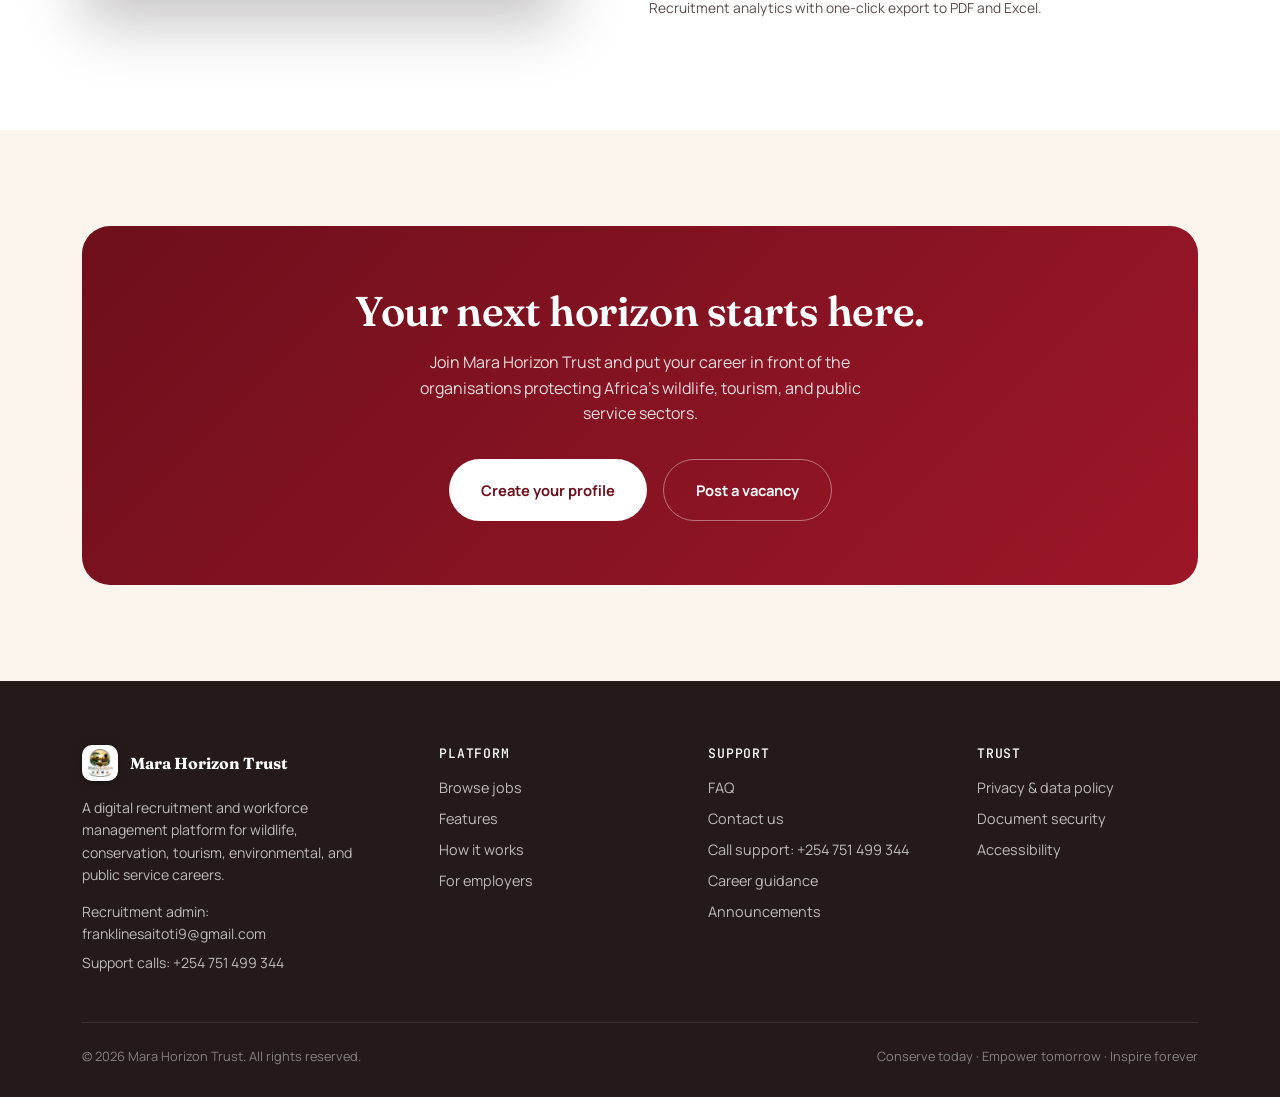
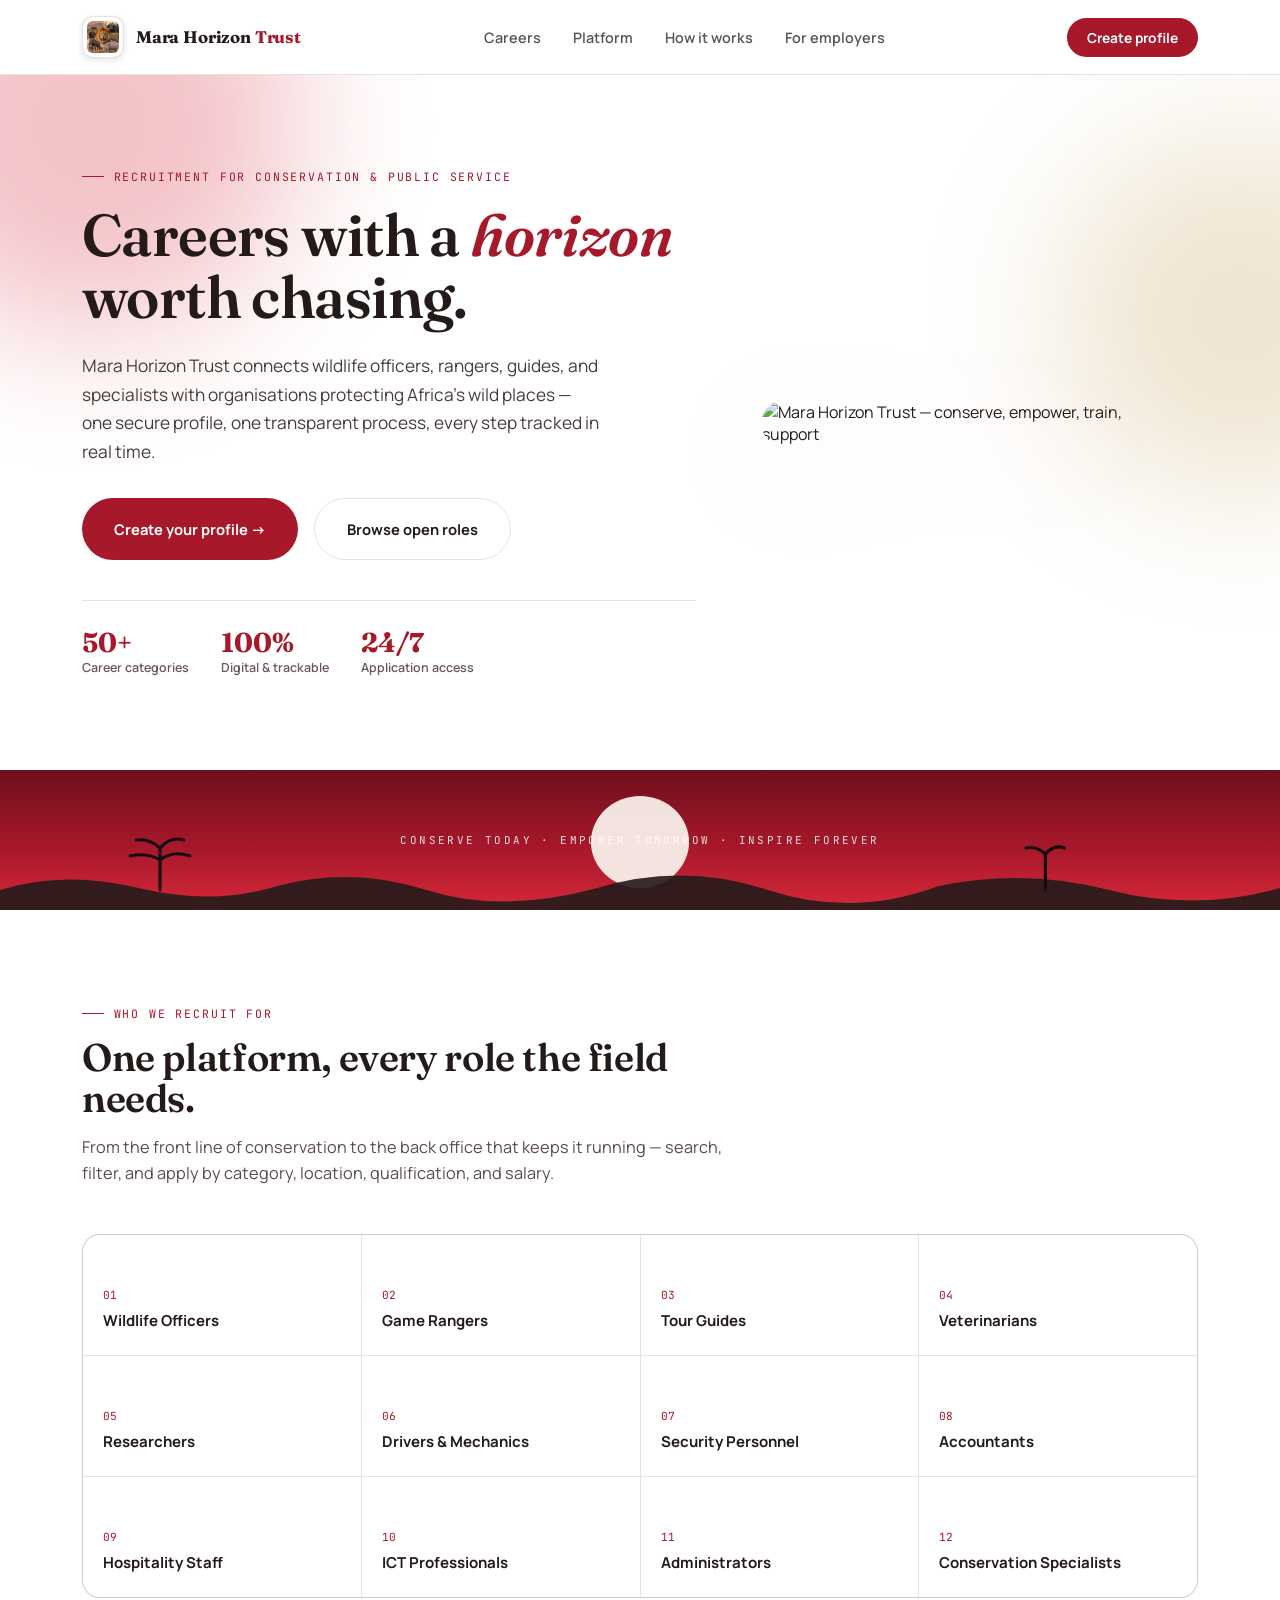
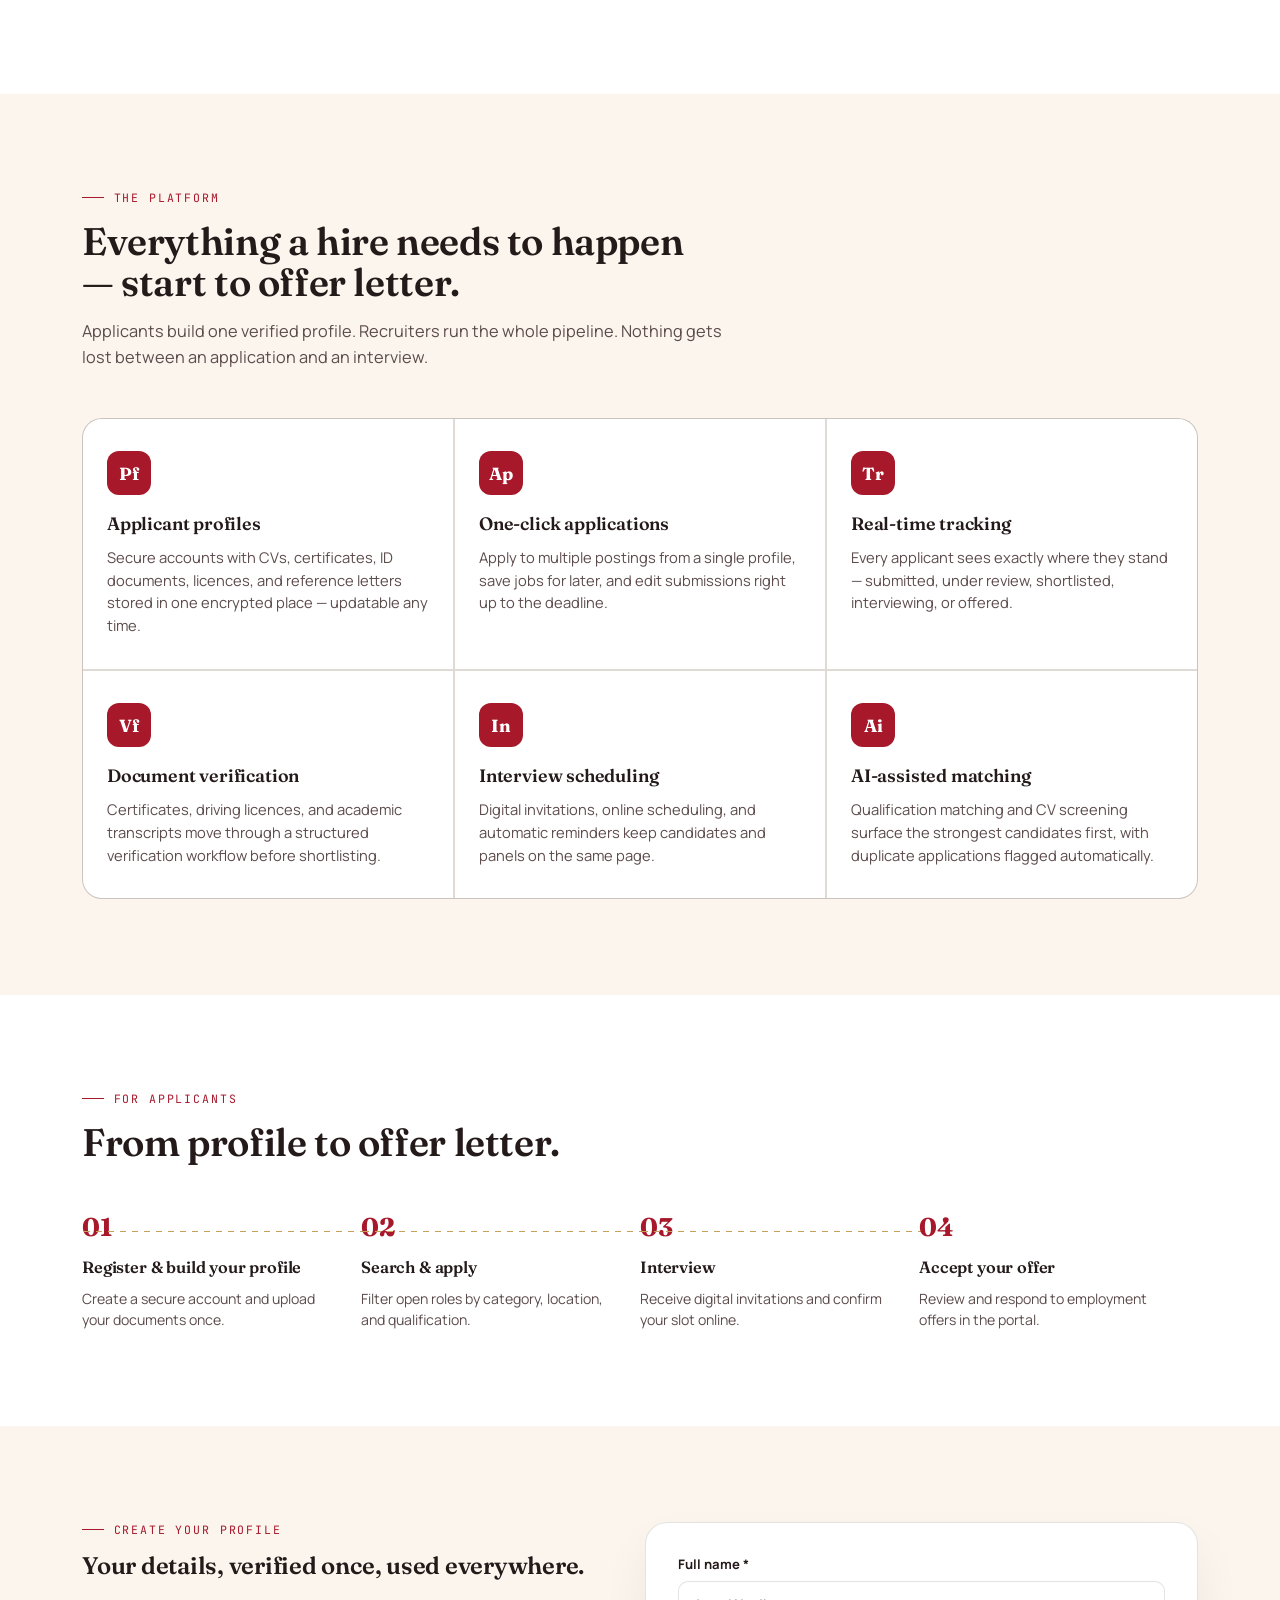
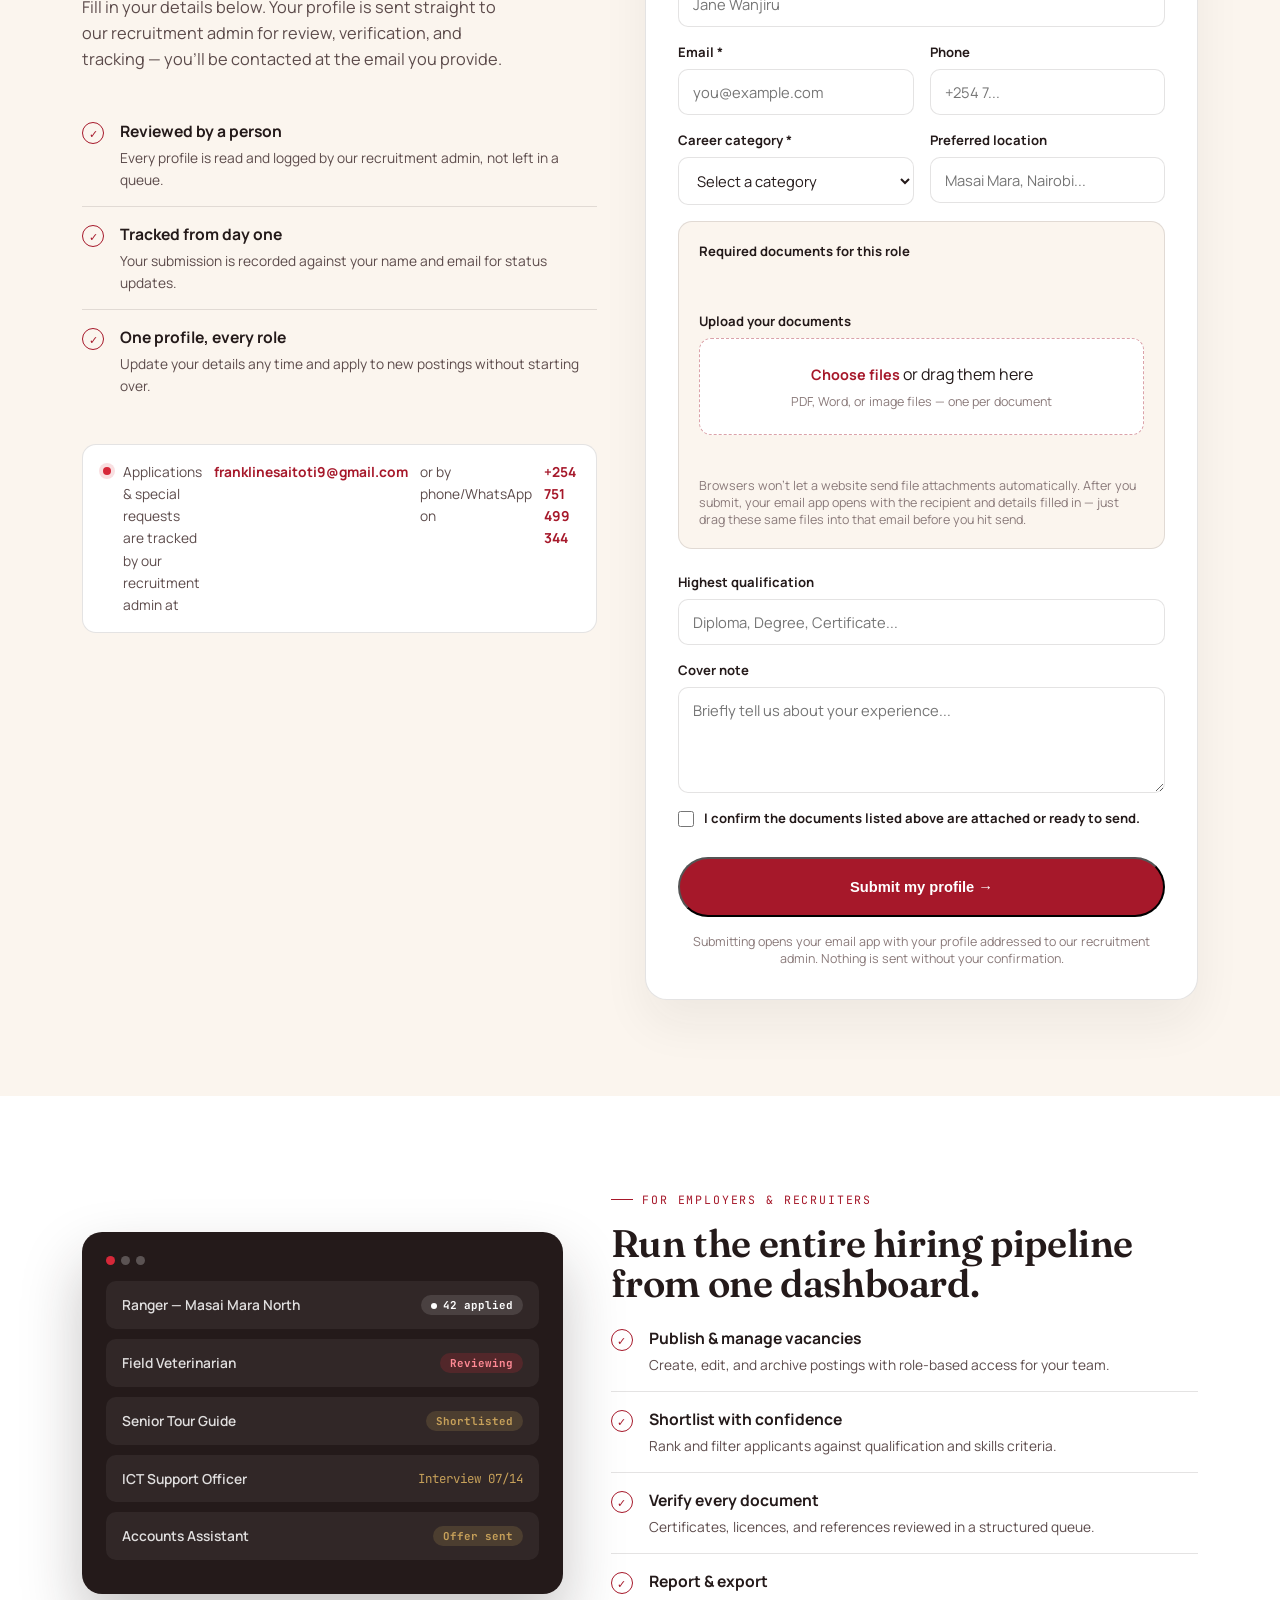
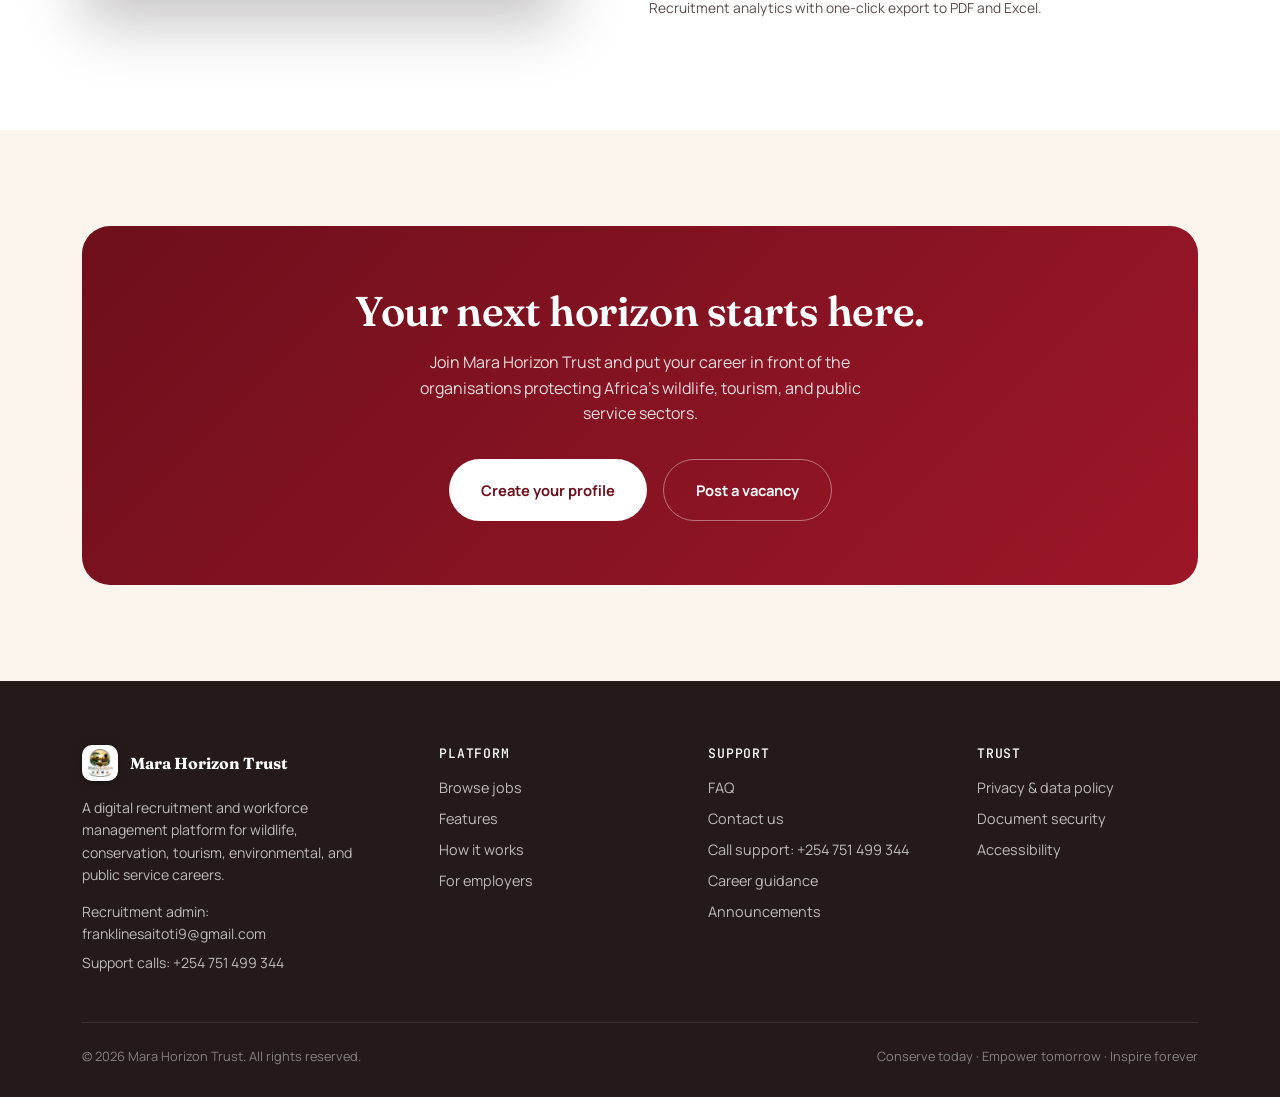
